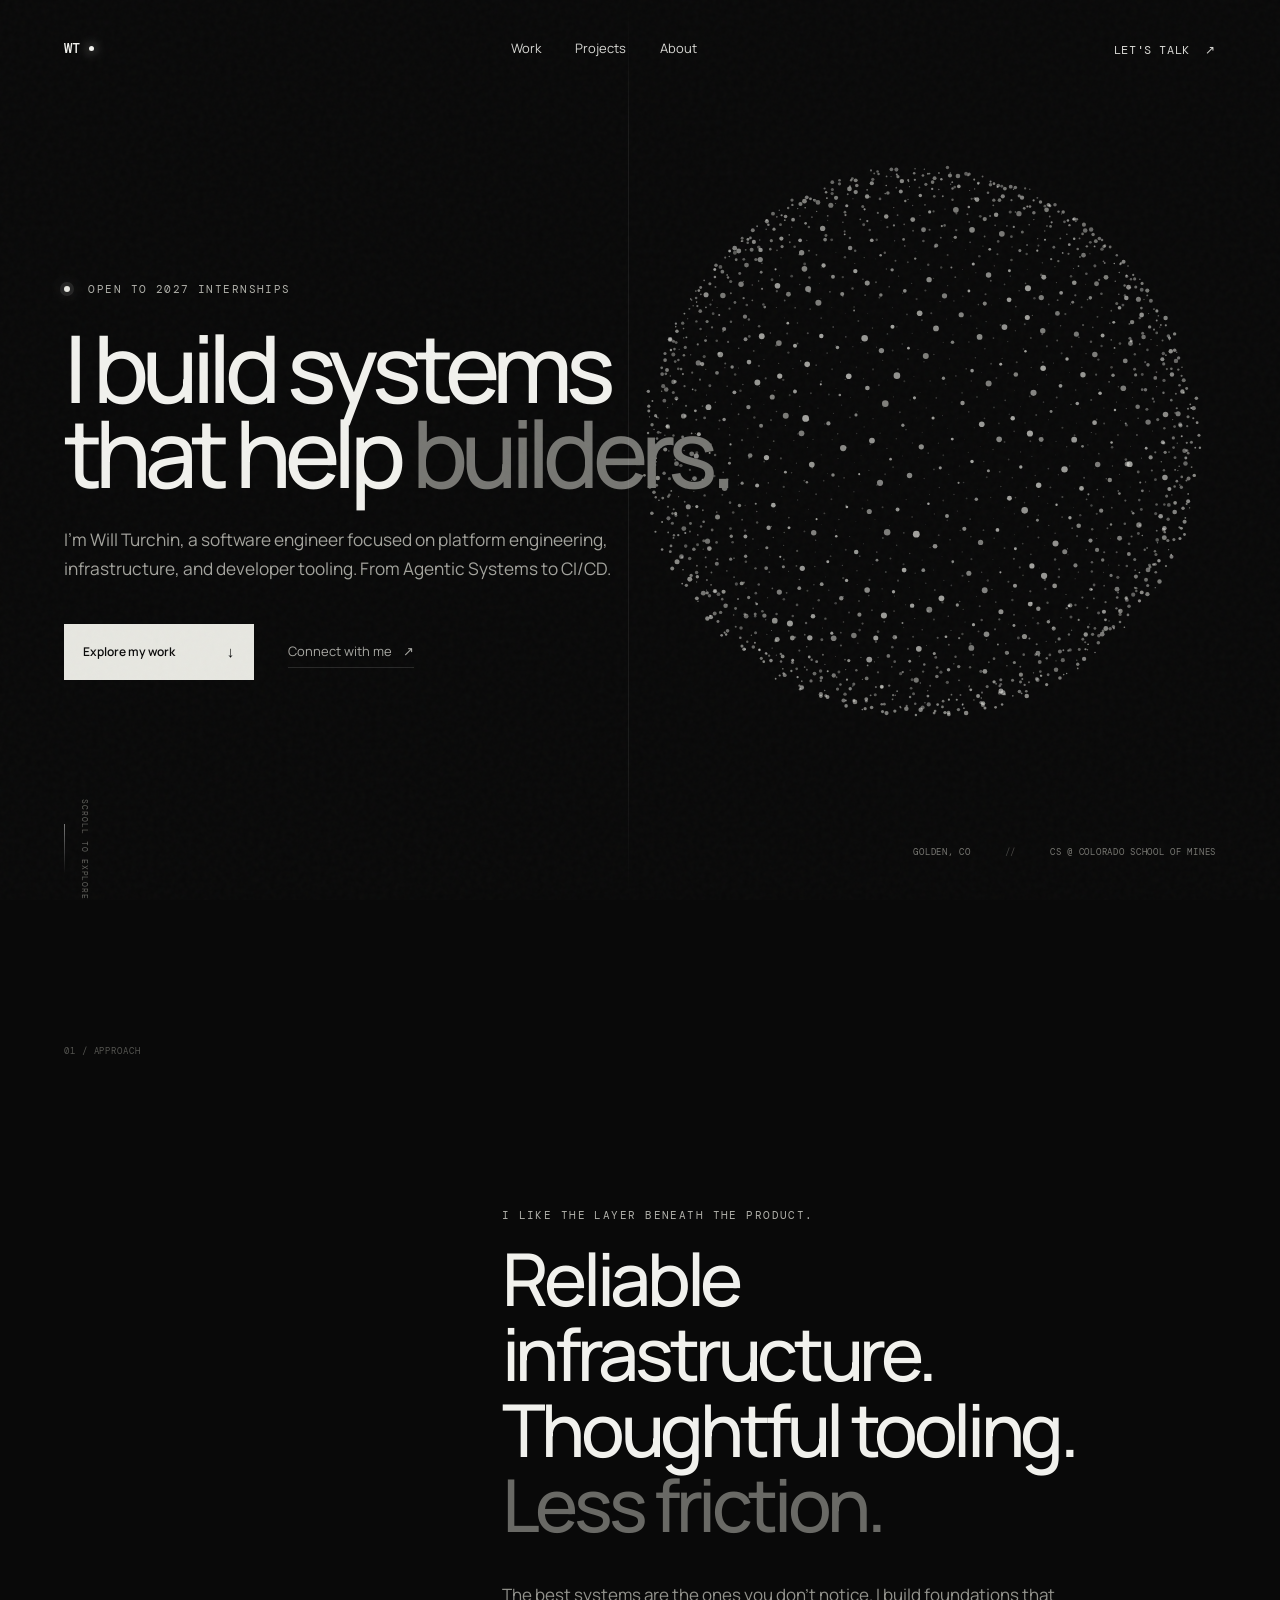
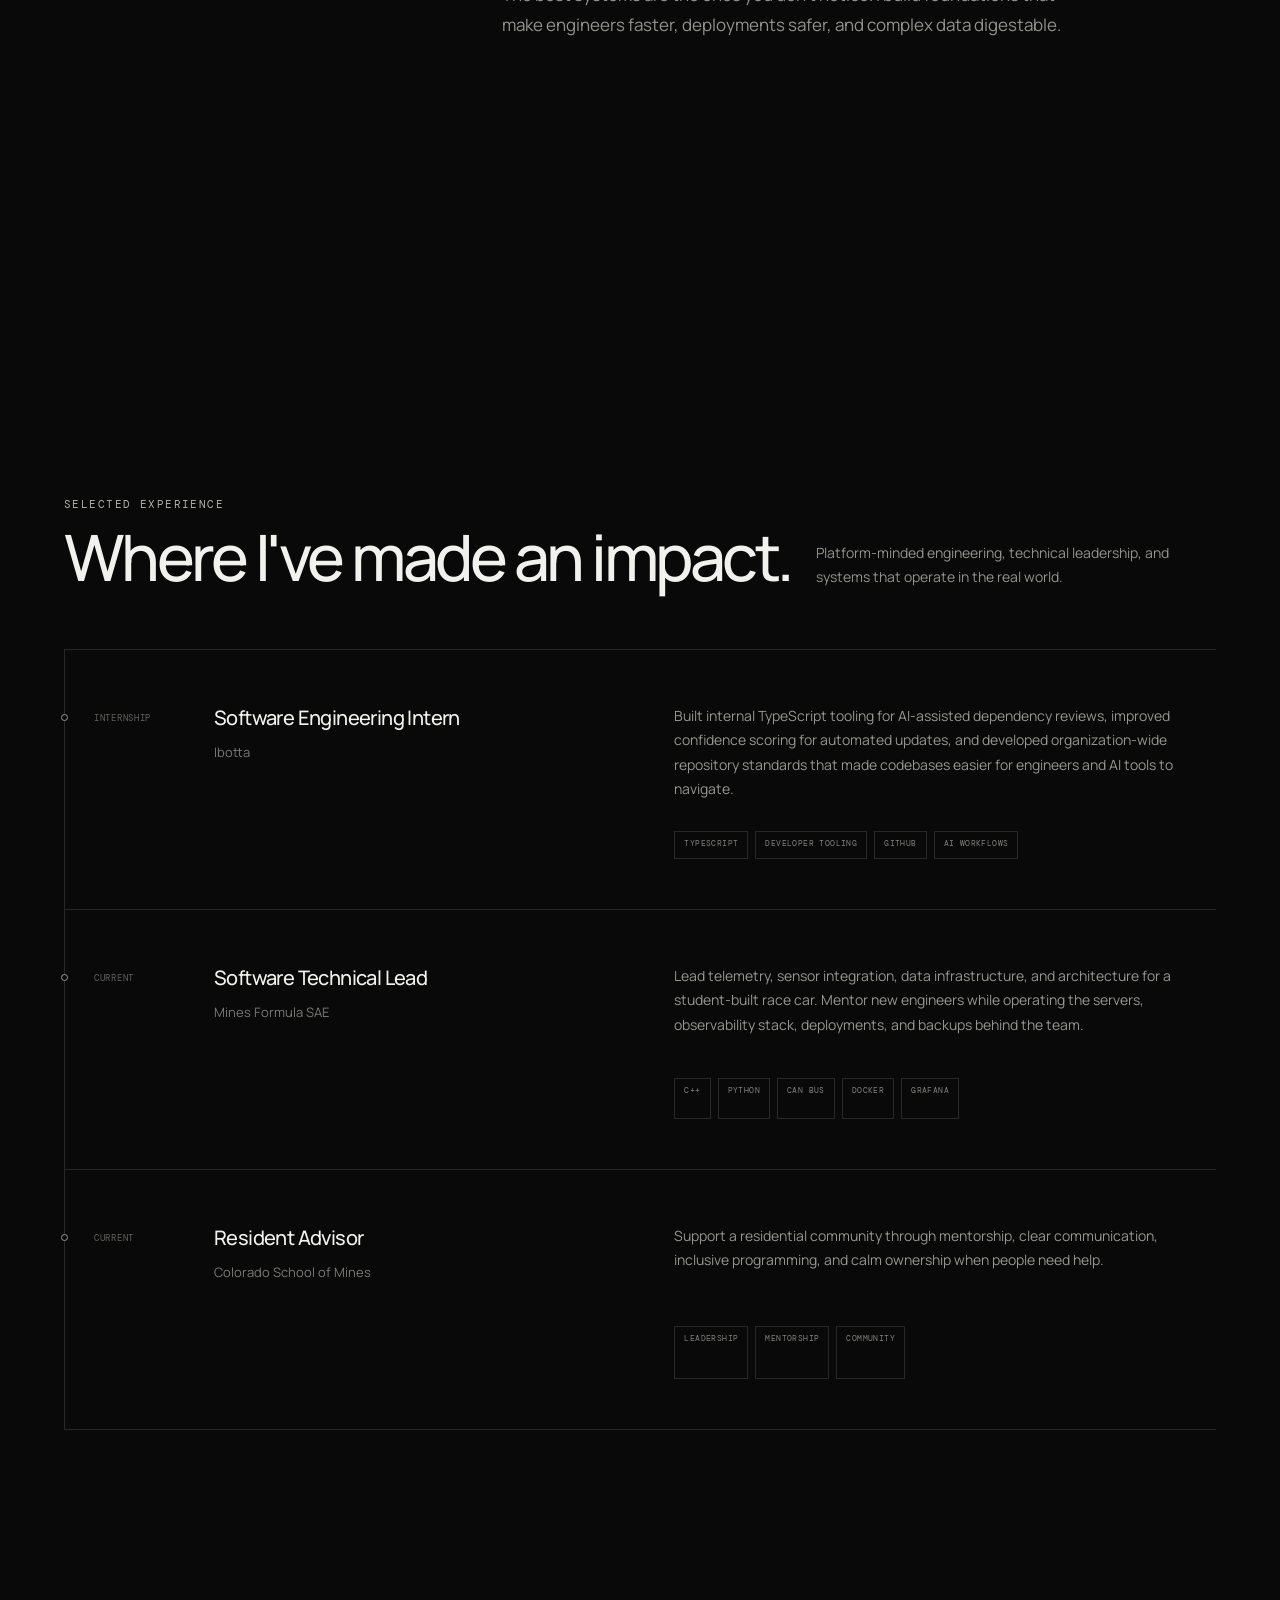
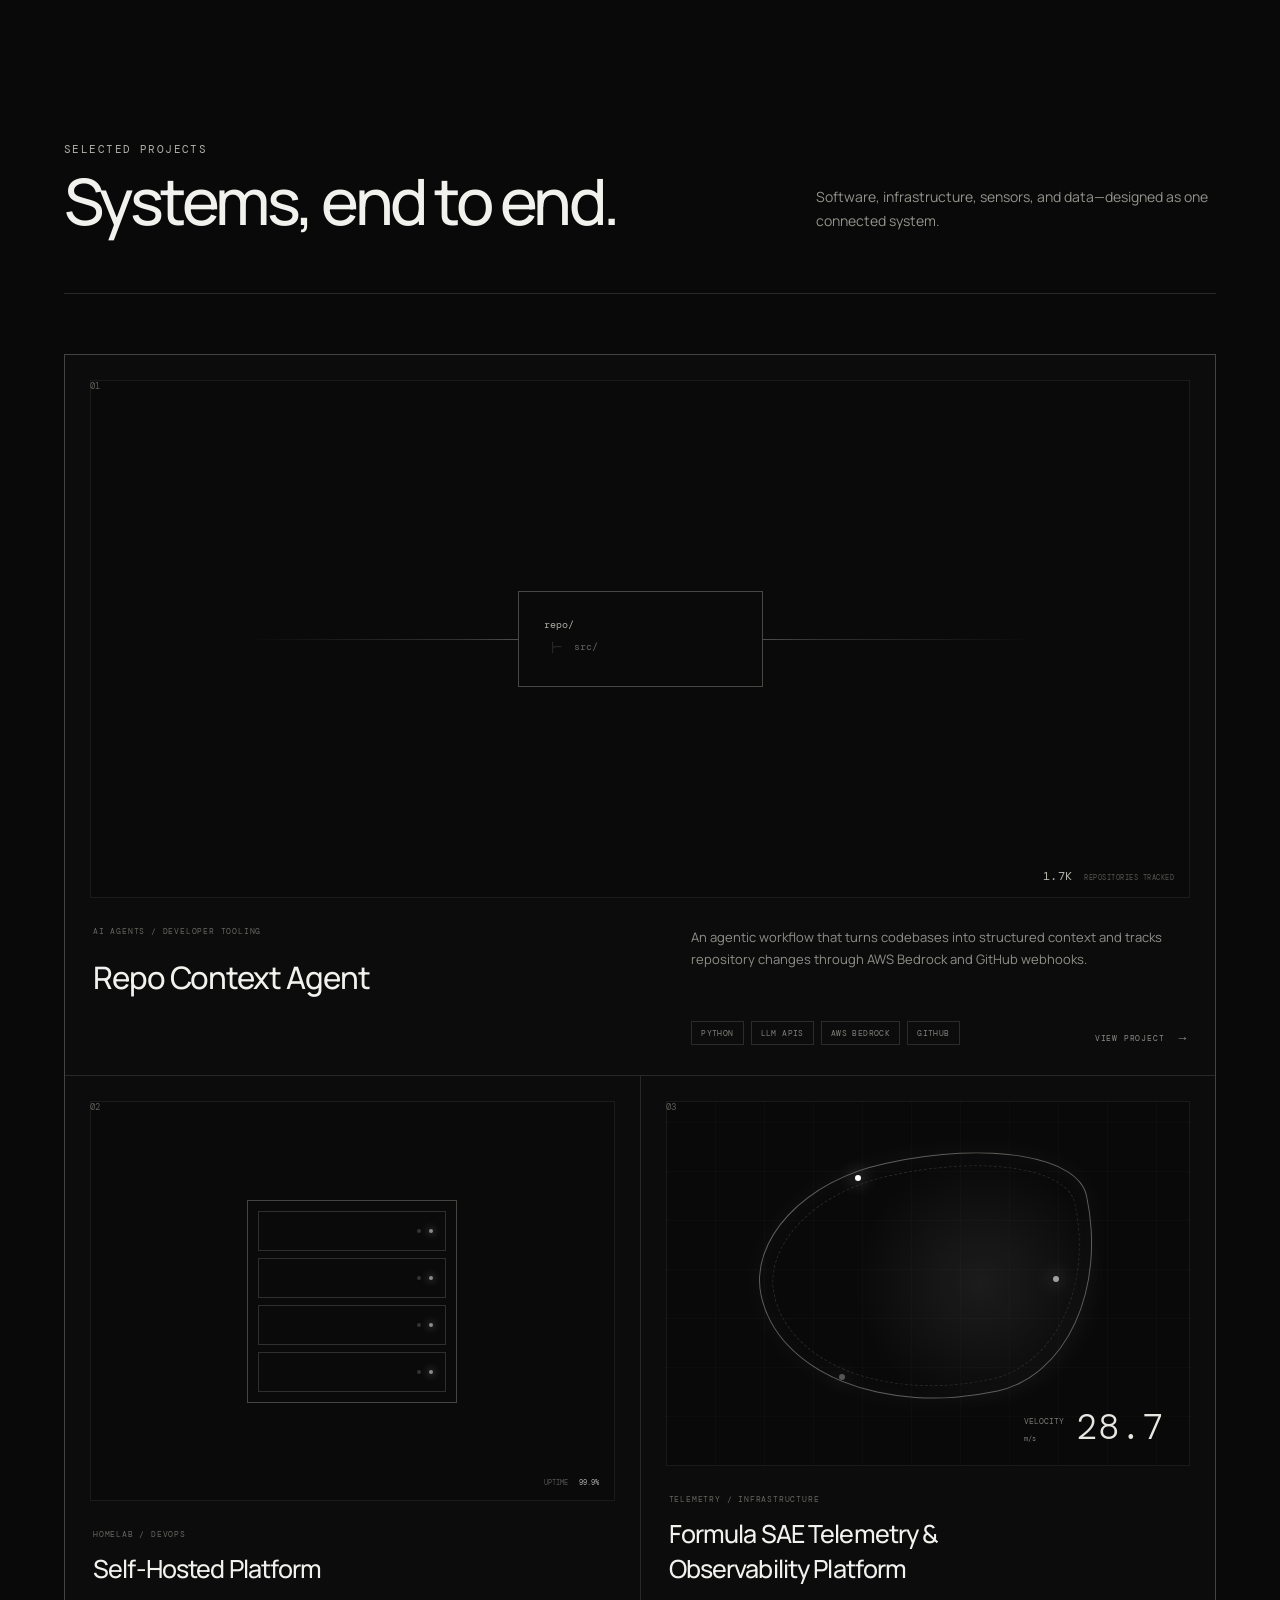
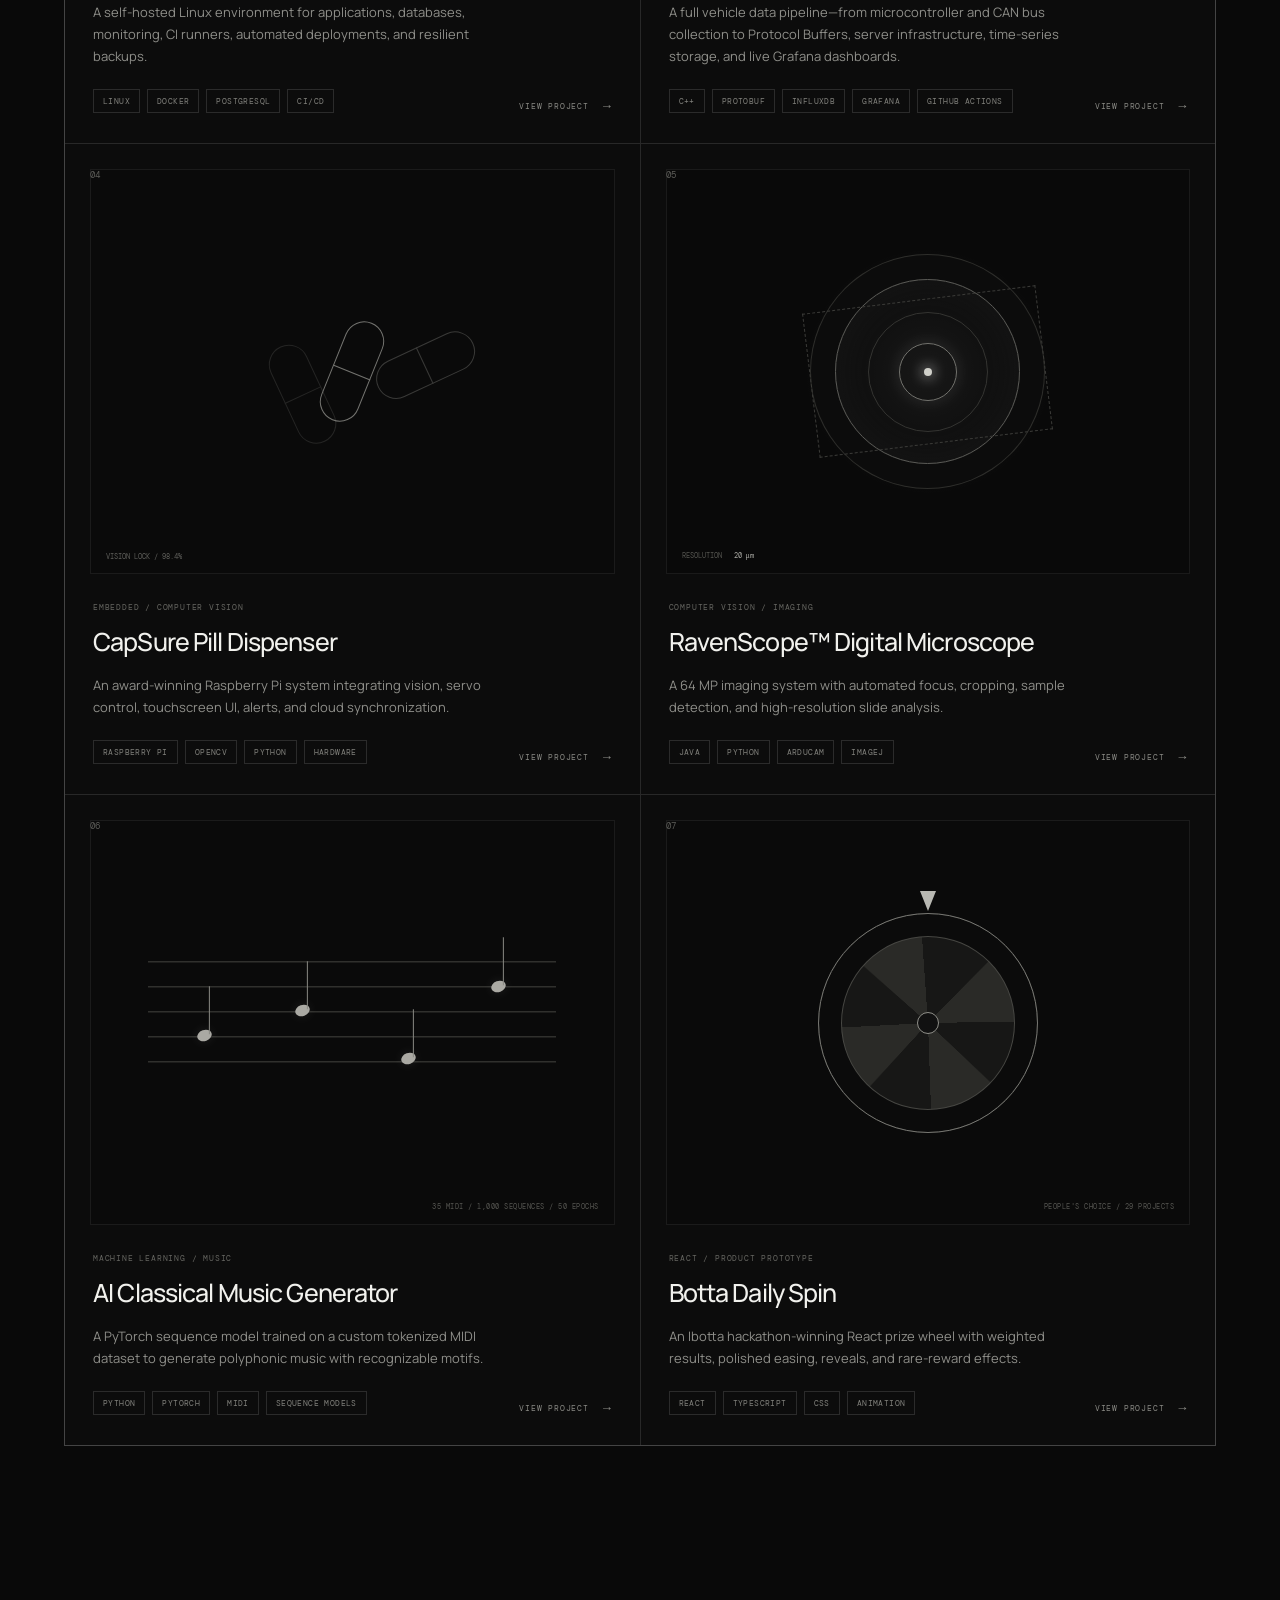
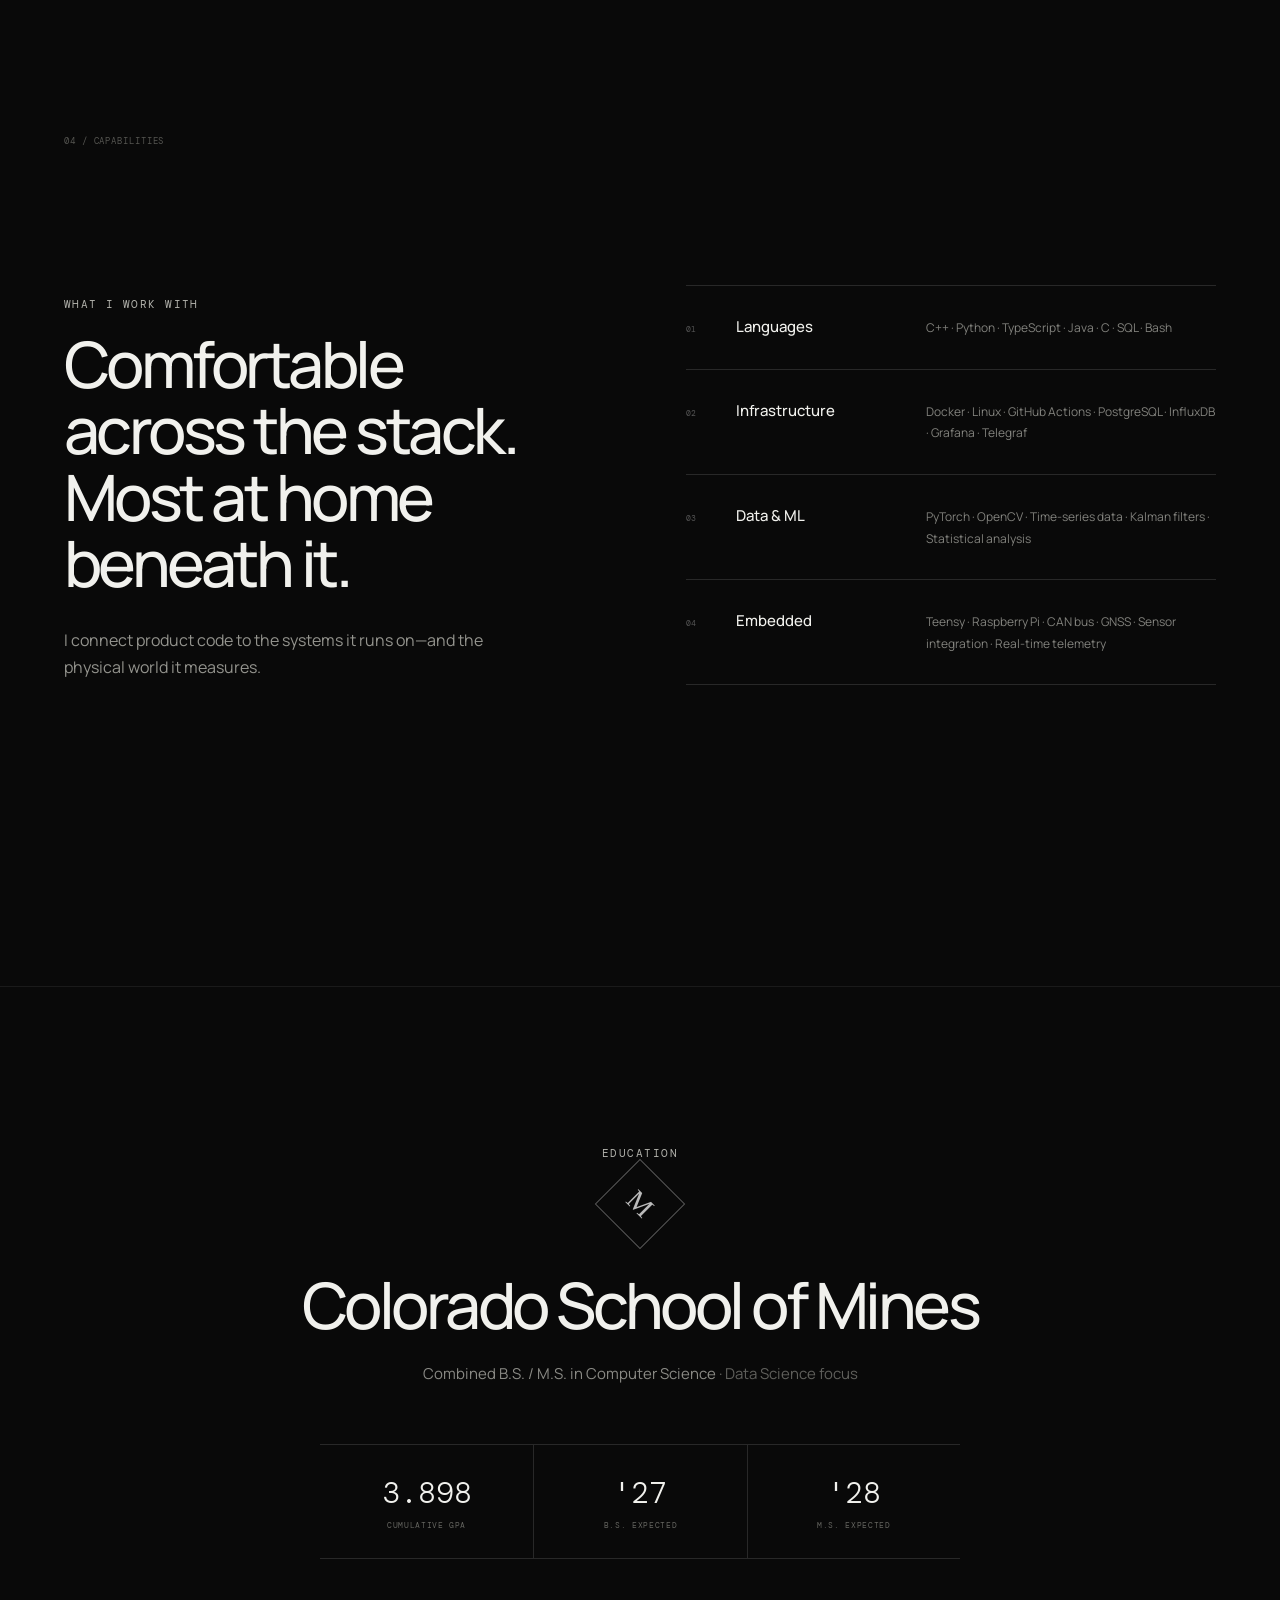
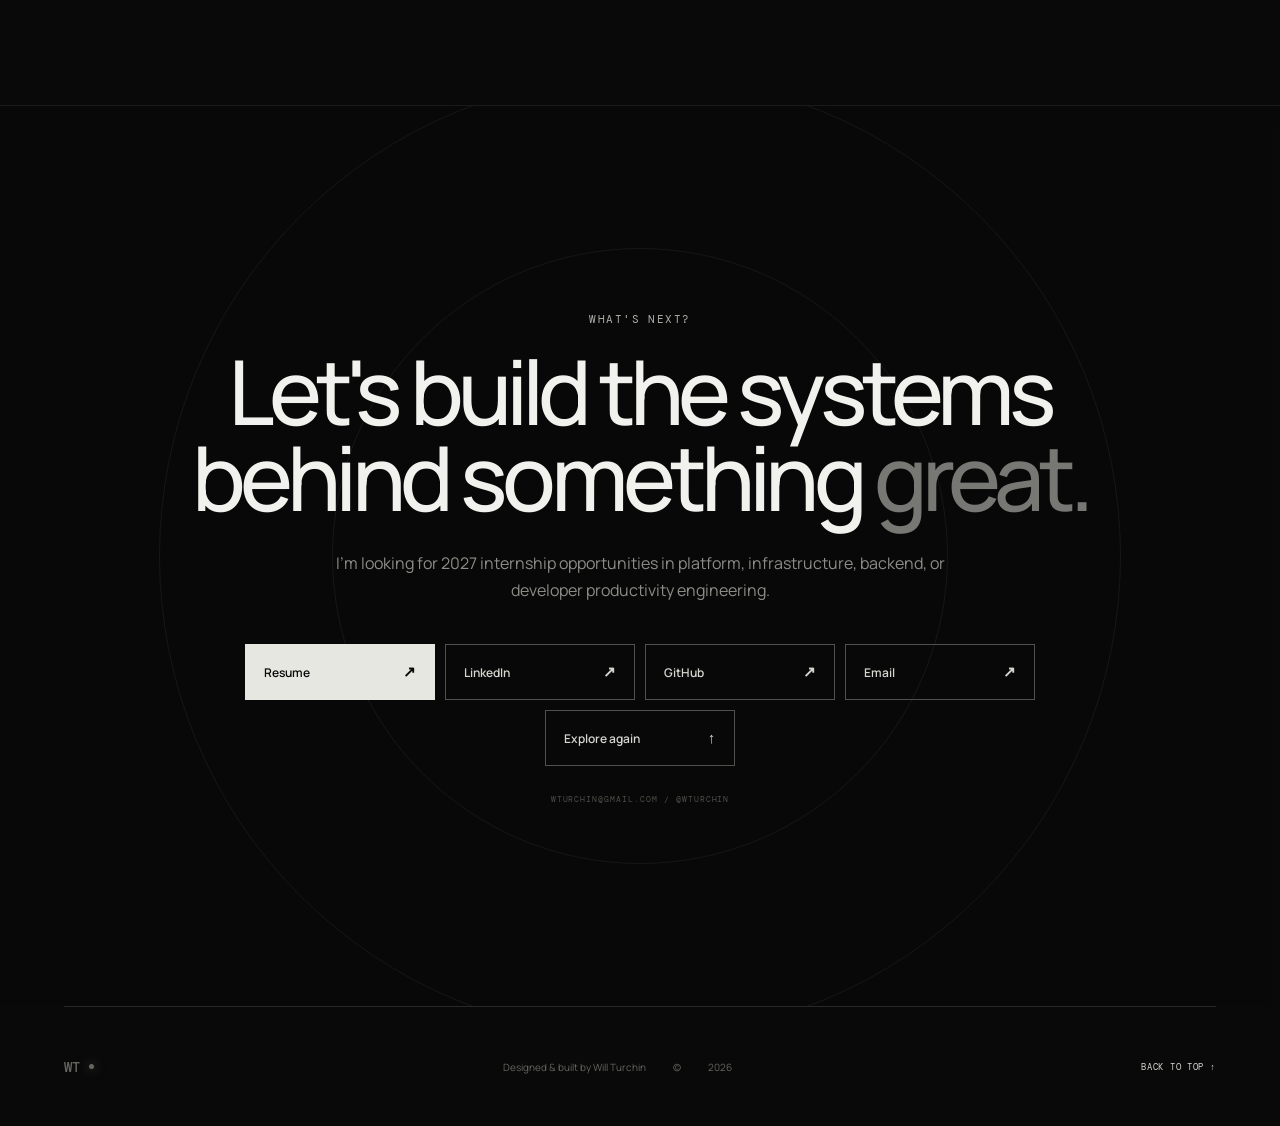
==== index.html @ d0662fb7 "feat: deleted assets feat: added email, linkedin, resume for connections" ====
<!doctype html>
<html lang="en">
  <head>
    <meta charset="UTF-8" />
    <meta name="viewport" content="width=device-width, initial-scale=1.0" />
    <meta
      name="description"
      content="Will Turchin is a computer science student and software engineer focused on platform engineering, infrastructure, telemetry, and developer tooling."
    />
    <meta name="theme-color" content="#090909" />
    <title>Will Turchin — Platform & Infrastructure Engineer</title>
    <link rel="preconnect" href="https://fonts.googleapis.com" />
    <link rel="preconnect" href="https://fonts.gstatic.com" crossorigin />
    <link
      href="https://fonts.googleapis.com/css2?family=DM+Mono:wght@300;400;500&family=Manrope:wght@400;500;600;700&display=swap"
      rel="stylesheet"
    />
    <link rel="stylesheet" href="styles.css" />
    <script src="script.js?v=20260726" defer></script>
  </head>
  <body>
    <canvas id="particle-field" aria-hidden="true"></canvas>
    <div class="noise" aria-hidden="true"></div>

    <header class="site-header">
      <a class="wordmark" href="#home" aria-label="Will Turchin, home">
        <span>WT</span><i></i>
      </a>
      <nav aria-label="Primary navigation">
        <a href="#work">Work</a>
        <a href="#projects">Projects</a>
        <a href="#about">About</a>
      </nav>
      <div class="header-cta-wrap">
        <button class="header-cta" type="button" aria-haspopup="true" aria-controls="contact-menu" aria-expanded="false">
          Let's talk <span aria-hidden="true">↗</span>
        </button>
        <div class="header-cta-menu" id="contact-menu" aria-label="Ways to connect">
          <a href="assets/will-turchin-resume.pdf" target="_blank" rel="noreferrer">Resume <span>↗</span></a>
          <a href="https://www.linkedin.com/in/william-turchin/" target="_blank" rel="noreferrer">LinkedIn <span>↗</span></a>
          <a href="https://github.com/will-turchin" target="_blank" rel="noreferrer">GitHub <span>↗</span></a>
          <a href="mailto:wturchin@gmail.com">Email <span>↗</span></a>
        </div>
      </div>
    </header>

    <main>
      <section class="hero scene" id="home" data-shape="orb">
        <div class="hero-copy reveal">
          <p class="eyebrow"><span class="status-dot"></span> Open to 2027 internships</p>
          <h1>I build systems<br />that help <em>builders.</em></h1>
          <p class="hero-intro">
            I'm Will Turchin, a software engineer focused on platform engineering,
            infrastructure, and developer tooling.
            From Agentic Systems to CI/CD.
          </p>
          <div class="hero-actions">
            <a class="button button-primary" href="#projects">Explore my work <span>↓</span></a>
            <a class="text-link" href="#contact">Connect with me <span>↗</span></a>
          </div>
        </div>
        <div class="scroll-cue" aria-hidden="true"><span>Scroll to explore</span><i></i></div>
        <div class="hero-meta mono" aria-label="Location and education">
          <span>Golden, CO</span>
          <span>CS @ Colorado School of Mines</span>
        </div>
      </section>

      <section class="statement scene" data-shape="network">
        <div class="section-index mono">01 / APPROACH</div>
        <div class="statement-copy reveal">
          <p class="kicker">I like the layer beneath the product.</p>
          <h2>Reliable infrastructure.<br />Thoughtful tooling.<br /><span>Less friction.</span></h2>
          <p>
            The best systems are the ones you don't notice. I build foundations that make
            engineers faster, deployments safer, and complex data digestable.
          </p>
        </div>
      </section>

      <section class="experience scene" id="work" data-shape="marginRibbon">
        <div class="section-heading reveal">
          <div>
            <p class="eyebrow">Selected experience</p>
            <h2>Where I've made an impact.</h2>
          </div>
          <p>Platform-minded engineering, technical leadership, and systems that operate in the real world.</p>
        </div>

        <div class="timeline reveal">
          <article class="timeline-item">
            <div class="timeline-marker"><span></span></div>
            <div class="timeline-date mono">INTERNSHIP</div>
            <div class="timeline-content">
              <div class="role-line">
                <h3>Software Engineering Intern</h3>
                <span>Ibotta</span>
              </div>
              <p>
                Built internal TypeScript tooling for AI-assisted dependency reviews, improved
                confidence scoring for automated updates, and developed organization-wide
                repository standards that made codebases easier for engineers and AI tools to navigate.
              </p>
              <ul class="tags" aria-label="Skills used">
                <li>TypeScript</li><li>Developer tooling</li><li>GitHub</li><li>AI workflows</li>
              </ul>
            </div>
          </article>

          <article class="timeline-item">
            <div class="timeline-marker"><span></span></div>
            <div class="timeline-date mono">CURRENT</div>
            <div class="timeline-content">
              <div class="role-line">
                <h3>Software Technical Lead</h3>
                <span>Mines Formula SAE</span>
              </div>
              <p>
                Lead telemetry, sensor integration, data infrastructure, and architecture for a
                student-built race car. Mentor new engineers while operating the servers,
                observability stack, deployments, and backups behind the team.
              </p>
              <ul class="tags" aria-label="Skills used">
                <li>C++</li><li>Python</li><li>CAN bus</li><li>Docker</li><li>Grafana</li>
              </ul>
            </div>
          </article>

          <article class="timeline-item">
            <div class="timeline-marker"><span></span></div>
            <div class="timeline-date mono">CURRENT</div>
            <div class="timeline-content">
              <div class="role-line">
                <h3>Resident Advisor</h3>
                <span>Colorado School of Mines</span>
              </div>
              <p>
                Support a residential community through mentorship, clear communication,
                inclusive programming, and calm ownership when people need help.
              </p>
              <ul class="tags" aria-label="Skills used">
                <li>Leadership</li><li>Mentorship</li><li>Community</li>
              </ul>
            </div>
          </article>
        </div>
      </section>

      <section class="projects scene" id="projects" data-shape="marginCar">
        <div class="section-heading reveal">
          <div>
            <p class="eyebrow">Selected projects</p>
            <h2>Systems, end to end.</h2>
          </div>
          <p>Software, infrastructure, sensors, and data—designed as one connected system.</p>
        </div>

        <div class="project-grid">
          <article class="project-card reveal" data-project="formula-sae-telemetry">
            <button class="project-card-trigger" type="button" aria-label="Open Formula SAE Telemetry and Observability Platform project details"></button>
            <div class="project-number mono">03</div>
            <div class="project-visual telemetry-visual" aria-hidden="true">
              <div class="track-line"></div>
              <div class="data-pulse p1"></div><div class="data-pulse p2"></div><div class="data-pulse p3"></div>
              <div class="telemetry-readout mono"><span>VELOCITY</span><b>28.7</b><small>m/s</small></div>
            </div>
            <div class="project-info">
              <p class="project-type mono">TELEMETRY / INFRASTRUCTURE</p>
              <h3>Formula SAE Telemetry &amp; Observability Platform</h3>
              <p>
                A full vehicle data pipeline—from microcontroller and CAN bus collection to
                Protocol Buffers, server infrastructure, time-series storage, and live Grafana dashboards.
              </p>
              <ul class="tags"><li>C++</li><li>Protobuf</li><li>InfluxDB</li><li>Grafana</li><li>GitHub Actions</li></ul>
              <span class="project-open-label mono" aria-hidden="true">View project <i>→</i></span>
            </div>
          </article>

          <article class="project-card reveal" data-project="capsure-pill-dispenser">
            <button class="project-card-trigger" type="button" aria-label="Open CapSure Pill Dispenser project details"></button>
            <div class="project-number mono">04</div>
            <div class="project-visual capsure-visual" aria-hidden="true">
              <div class="capsule c1"></div><div class="capsule c2"></div><div class="capsule c3"></div>
              <div class="scan-line"></div><span class="scan-label mono">VISION LOCK / 98.4%</span>
            </div>
            <div class="project-info">
              <p class="project-type mono">EMBEDDED / COMPUTER VISION</p>
              <h3>CapSure Pill Dispenser</h3>
              <p>An award-winning Raspberry Pi system integrating vision, servo control, touchscreen UI, alerts, and cloud synchronization.</p>
              <ul class="tags"><li>Raspberry Pi</li><li>OpenCV</li><li>Python</li><li>Hardware</li></ul>
              <span class="project-open-label mono" aria-hidden="true">View project <i>→</i></span>
            </div>
          </article>

          <article class="project-card reveal" data-project="self-hosted-platform">
            <button class="project-card-trigger" type="button" aria-label="Open Self-Hosted Platform project details"></button>
            <div class="project-number mono">02</div>
            <div class="project-visual server-visual" aria-hidden="true">
              <div class="rack"><i></i><i></i><i></i><i></i></div>
              <div class="uptime mono">UPTIME <b>99.9%</b></div>
            </div>
            <div class="project-info">
              <p class="project-type mono">HOMELAB / DEVOPS</p>
              <h3>Self-Hosted Platform</h3>
              <p>A self-hosted Linux environment for applications, databases, monitoring, CI runners, automated deployments, and resilient backups.</p>
              <ul class="tags"><li>Linux</li><li>Docker</li><li>PostgreSQL</li><li>CI/CD</li></ul>
              <span class="project-open-label mono" aria-hidden="true">View project <i>→</i></span>
            </div>
          </article>

          <article class="project-card featured reveal" data-project="repo-context-agent">
            <button class="project-card-trigger" type="button" aria-label="Open Repo Context Agent project details"></button>
            <div class="project-number mono">01</div>
            <div class="project-visual agent-visual" aria-hidden="true">
              <div class="repo-tree mono"><span>repo/</span><i class="repo-src">src/</i><i class="tree-detail">context/</i><i class="tree-detail">agents.md</i></div>
              <div class="agent-link"></div>
              <span class="agent-stat mono"><b>1.7K</b> repositories tracked</span>
            </div>
            <div class="project-info">
              <p class="project-type mono">AI AGENTS / DEVELOPER TOOLING</p>
              <h3>Repo Context Agent</h3>
              <p>An agentic workflow that turns codebases into structured context and tracks repository changes through AWS Bedrock and GitHub webhooks.</p>
              <ul class="tags"><li>Python</li><li>LLM APIs</li><li>AWS Bedrock</li><li>GitHub</li></ul>
              <span class="project-open-label mono" aria-hidden="true">View project <i>→</i></span>
            </div>
          </article>

          <article class="project-card reveal" data-project="ravenscope-digital-microscope">
            <button class="project-card-trigger" type="button" aria-label="Open RavenScope digital microscope project details"></button>
            <div class="project-number mono">05</div>
            <div class="project-visual microscope-visual" aria-hidden="true">
              <div class="lens"><i></i></div>
              <div class="sample-region"></div>
              <div class="sample-feature"><i></i><i></i><i></i></div>
              <span class="microscope-readout mono">RESOLUTION <b>20 μm</b></span>
            </div>
            <div class="project-info">
              <p class="project-type mono">COMPUTER VISION / IMAGING</p>
              <h3>RavenScope™ Digital Microscope</h3>
              <p>A 64 MP imaging system with automated focus, cropping, sample detection, and high-resolution slide analysis.</p>
              <ul class="tags"><li>Java</li><li>Python</li><li>Arducam</li><li>ImageJ</li></ul>
              <span class="project-open-label mono" aria-hidden="true">View project <i>→</i></span>
            </div>
          </article>

          <article class="project-card reveal" data-project="botta-daily-spin">
            <button class="project-card-trigger" type="button" aria-label="Open Botta Daily Spin project details"></button>
            <div class="project-number mono">07</div>
            <div class="project-visual spin-visual" aria-hidden="true">
              <div class="wheel-pointer"></div>
              <div class="prize-wheel"></div>
              <span class="winner-label mono">PEOPLE'S CHOICE / 29 PROJECTS</span>
            </div>
            <div class="project-info">
              <p class="project-type mono">REACT / PRODUCT PROTOTYPE</p>
              <h3>Botta Daily Spin</h3>
              <p>An Ibotta hackathon-winning React prize wheel with weighted results, polished easing, reveals, and rare-reward effects.</p>
              <ul class="tags"><li>React</li><li>TypeScript</li><li>CSS</li><li>Animation</li></ul>
              <span class="project-open-label mono" aria-hidden="true">View project <i>→</i></span>
            </div>
          </article>

          <article class="project-card reveal" data-project="ai-classical-music-generator">
            <button class="project-card-trigger" type="button" aria-label="Open AI Classical Music Generator project details"></button>
            <div class="project-number mono">06</div>
            <div class="project-visual music-visual" aria-hidden="true">
              <div class="music-staff">
                <i class="note n1"></i><i class="note n2"></i><i class="note n3"></i><i class="note n4"></i>
              </div>
              <span class="music-stat mono">35 MIDI / 1,000 SEQUENCES / 50 EPOCHS</span>
            </div>
            <div class="project-info">
              <p class="project-type mono">MACHINE LEARNING / MUSIC</p>
              <h3>AI Classical Music Generator</h3>
              <p>A PyTorch sequence model trained on a custom tokenized MIDI dataset to generate polyphonic music with recognizable motifs.</p>
              <ul class="tags"><li>Python</li><li>PyTorch</li><li>MIDI</li><li>Sequence models</li></ul>
              <span class="project-open-label mono" aria-hidden="true">View project <i>→</i></span>
            </div>
          </article>

        </div>
      </section>

      <section class="capabilities scene" id="about" data-shape="marginStack">
        <div class="section-index mono">04 / CAPABILITIES</div>
        <div class="capabilities-layout">
          <div class="capabilities-intro reveal">
            <p class="eyebrow">What I work with</p>
            <h2>Comfortable across the stack. Most at home beneath it.</h2>
            <p>
              I connect product code to the systems it runs on—and the physical world it measures.
            </p>
          </div>
          <div class="skill-groups reveal">
            <div class="skill-group">
              <span class="mono">01</span><h3>Languages</h3>
              <p>C++ · Python · TypeScript · Java · C · SQL · Bash</p>
            </div>
            <div class="skill-group">
              <span class="mono">02</span><h3>Infrastructure</h3>
              <p>Docker · Linux · GitHub Actions · PostgreSQL · InfluxDB · Grafana · Telegraf</p>
            </div>
            <div class="skill-group">
              <span class="mono">03</span><h3>Data & ML</h3>
              <p>PyTorch · OpenCV · Time-series data · Kalman filters · Statistical analysis</p>
            </div>
            <div class="skill-group">
              <span class="mono">04</span><h3>Embedded</h3>
              <p>Teensy · Raspberry Pi · CAN bus · GNSS · Sensor integration · Real-time telemetry</p>
            </div>
          </div>
        </div>
      </section>

      <section class="education scene" data-shape="terrain">
        <div class="education-card reveal">
          <p class="eyebrow">Education</p>
          <div class="school-mark" aria-hidden="true">M</div>
          <h2>Colorado School of Mines</h2>
          <p class="degree">Combined B.S. / M.S. in Computer Science <span>· Data Science focus</span></p>
          <div class="education-stats">
            <div><strong>3.898</strong><span>Cumulative GPA</span></div>
            <div><strong>'27</strong><span>B.S. expected</span></div>
            <div><strong>'28</strong><span>M.S. expected</span></div>
          </div>
        </div>
      </section>

      <section class="contact scene" id="contact" data-shape="signal">
        <div class="contact-inner reveal">
          <p class="eyebrow">What's next?</p>
          <h2>Let's build the systems<br />behind something <em>great.</em></h2>
          <p>
            I'm looking for 2027 internship opportunities in platform, infrastructure,
            backend, or developer productivity engineering.
          </p>
          <div class="contact-actions">
            <a class="button button-light" href="assets/will-turchin-resume.pdf" target="_blank" rel="noreferrer">Resume <span>↗</span></a>
            <a class="button button-outline" href="https://www.linkedin.com/in/william-turchin/" target="_blank" rel="noreferrer">LinkedIn <span>↗</span></a>
            <a class="button button-outline" href="https://github.com/will-turchin" target="_blank" rel="noreferrer">GitHub <span>↗</span></a>
            <a class="button button-outline" href="mailto:wturchin@gmail.com">Email <span>↗</span></a>
            <a class="button button-outline" href="#home">Explore again <span>↑</span></a>
          </div>
          <p class="privacy-note mono">WTURCHIN@GMAIL.COM / @WTURCHIN</p>
        </div>
      </section>
    </main>

    <footer>
      <a class="wordmark" href="#home" aria-label="Back to top"><span>WT</span><i></i></a>
      <p>Designed & built by Will Turchin <span>© <span id="year"></span></span></p>
      <a href="#home" class="back-top">Back to top ↑</a>
    </footer>

    <section
      class="project-panel"
      id="project-panel"
      role="dialog"
      aria-modal="true"
      aria-labelledby="project-detail-title"
      aria-hidden="true"
    >
      <header class="project-panel-header">
        <button class="project-back mono" type="button" data-project-close>
          <span aria-hidden="true">←</span>
          Back to projects
        </button>
        <div class="project-panel-position mono">
          <span data-project-number>01</span>
          <i></i>
          <span>07</span>
        </div>
      </header>

      <div class="project-detail-layout">
        <article class="project-detail-copy">
          <p class="project-detail-type mono" data-project-type></p>
          <h2 id="project-detail-title" data-project-title></h2>
          <p class="project-detail-lead" data-project-lead></p>

          <div class="project-detail-section">
            <p class="project-detail-label mono">The system</p>
            <p data-project-system></p>
          </div>

          <div class="project-detail-section">
            <p class="project-detail-label mono">At a glance</p>
            <ul class="project-detail-points" data-project-points></ul>
          </div>

          <ul class="tags project-detail-tags" data-project-tags aria-label="Technologies used"></ul>
        </article>
      </div>
    </section>
  </body>
</html>
---- styles.css ----
:root {
  --bg: #090909;
  --panel: #101010;
  --ink: #f1f1ed;
  --muted: #93938d;
  --dim: #5d5d59;
  --line: rgba(255, 255, 255, 0.13);
  --soft-line: rgba(255, 255, 255, 0.07);
  --page: min(1400px, calc(100vw - 10vw));
  --sans: "Manrope", system-ui, sans-serif;
  --mono: "DM Mono", monospace;
}

* { box-sizing: border-box; }
html { scroll-behavior: smooth; background: var(--bg); }
body { margin: 0; color: var(--ink); background: var(--bg); font-family: var(--sans); -webkit-font-smoothing: antialiased; overflow-x: hidden; }
a { color: inherit; text-decoration: none; }
button, a { -webkit-tap-highlight-color: transparent; }
::selection { color: #090909; background: #e8e8e2; }

#particle-field { position: fixed; inset: 0; width: 100%; height: 100%; z-index: 0; pointer-events: none; opacity: .96; }
.noise { position: fixed; inset: 0; z-index: 20; pointer-events: none; opacity: .035; background-image: url("data:image/svg+xml,%3Csvg viewBox='0 0 180 180' xmlns='http://www.w3.org/2000/svg'%3E%3Cfilter id='n'%3E%3CfeTurbulence type='fractalNoise' baseFrequency='.9' numOctaves='3' stitchTiles='stitch'/%3E%3C/filter%3E%3Crect width='100%25' height='100%25' filter='url(%23n)' opacity='.8'/%3E%3C/svg%3E"); }

.site-header { width: var(--page); height: 96px; margin: auto; display: flex; align-items: center; justify-content: space-between; position: fixed; z-index: 30; top: 0; left: 50%; transform: translateX(-50%); }
.wordmark { display: flex; align-items: center; gap: 10px; font-family: var(--mono); font-size: 14px; font-weight: 500; letter-spacing: -.03em; }
.wordmark i { width: 5px; height: 5px; border-radius: 50%; background: currentColor; box-shadow: 0 0 12px currentColor; }
.site-header nav { display: flex; gap: 34px; font-size: 13px; }
.site-header nav a, .header-cta, .back-top { position: relative; color: #d6d6d2; transition: color .25s; }
.site-header nav a::after { content: ""; position: absolute; left: 0; right: 100%; bottom: -5px; height: 1px; background: currentColor; transition: right .3s; }
.site-header nav a:hover::after { right: 0; }
.header-cta-wrap { position: relative; }
.header-cta-wrap::after {
  content: "";
  position: absolute;
  top: 100%;
  left: 50%;
  width: 190px;
  height: 16px;
  transform: translateX(-50%);
}
.header-cta { font-family: var(--mono); font-size: 12px; letter-spacing: .05em; text-transform: uppercase; }
.header-cta { padding: 0; border: 0; background: transparent; cursor: pointer; }
.header-cta span { display: inline-block; margin-left: 8px; transition: transform .2s; }
.header-cta:hover span, .header-cta[aria-expanded="true"] span { transform: translate(3px, -3px); }
.header-cta-menu {
  position: absolute;
  top: calc(100% + 16px);
  left: 50%;
  z-index: 31;
  width: 190px;
  padding: 8px;
  border: 1px solid rgba(255,255,255,.18);
  background: #101010;
  box-shadow: 0 14px 35px rgba(0,0,0,.3);
  display: flex;
  flex-direction: column;
  opacity: 0;
  visibility: hidden;
  pointer-events: none;
  transform: translate(-50%, -8px);
  transform-origin: top center;
  transition: opacity .2s ease, transform .28s cubic-bezier(.22,.61,.36,1), visibility 0s linear .28s;
}
.header-cta-menu a {
  display: flex;
  align-items: center;
  justify-content: space-between;
  padding: 11px 10px;
  color: #b9b9b3;
  font-family: var(--mono);
  font-size: 10px;
  letter-spacing: .06em;
  text-transform: uppercase;
  transition: color .2s, background .2s, transform .2s;
}
.header-cta-menu a span { color: #70706b; transition: transform .2s, color .2s; }
.header-cta-menu a:hover, .header-cta-menu a:focus-visible { color: #090909; background: #e7e7e1; outline: none; }
.header-cta-menu a:hover span, .header-cta-menu a:focus-visible span { color: #090909; transform: translate(2px, -2px); }
.header-cta-wrap.is-open .header-cta-menu {
  opacity: 1;
  visibility: visible;
  pointer-events: auto;
  transform: translate(-50%, 0);
  transition-delay: 0s;
}
@media (prefers-reduced-motion: reduce) {
  .header-cta-menu { transition: none; }
}

main, footer { position: relative; z-index: 2; }
.scene { position: relative; width: var(--page); margin: auto; min-height: 100vh; }
.mono { font-family: var(--mono); }
.eyebrow, .kicker { font-family: var(--mono); font-size: 11px; line-height: 1.5; letter-spacing: .13em; text-transform: uppercase; color: #b1b1ab; }
.status-dot { display: inline-block; width: 6px; height: 6px; margin: 0 10px 1px 0; border-radius: 50%; background: #e7e7e1; box-shadow: 0 0 0 4px rgba(255,255,255,.09), 0 0 16px rgba(255,255,255,.45); animation: breathe 2.2s ease-in-out infinite; }
@keyframes breathe { 50% { opacity: .45; box-shadow: 0 0 0 7px rgba(255,255,255,.03); } }

.hero { display: flex; align-items: center; }
.hero::before { content: ""; position: absolute; top: 0; bottom: 0; left: 49%; width: 1px; background: linear-gradient(transparent, var(--soft-line) 15%, var(--soft-line) 85%, transparent); }
.hero-copy { width: 58%; padding-top: 50px; }
.hero h1 { margin: 27px 0 30px; max-width: 940px; font-size: clamp(64px, 7.3vw, 126px); line-height: .91; letter-spacing: -.07em; font-weight: 500; }
.hero h1 em, .contact h2 em { color: #777773; font-style: normal; }
.hero-intro { max-width: 590px; margin: 0; color: #a3a39d; font-size: clamp(16px, 1.35vw, 20px); line-height: 1.7; }
.hero-actions { display: flex; align-items: center; gap: 34px; margin-top: 40px; }
.button { display: inline-flex; align-items: center; justify-content: space-between; gap: 35px; min-width: 190px; padding: 17px 18px; border: 1px solid transparent; font-size: 12px; font-weight: 600; transition: background .3s, color .3s, border-color .3s; }
.button span { font-family: var(--mono); font-size: 15px; transition: transform .2s; }
.button:hover span { transform: translate(2px, -2px); }
.button-primary { background: #e7e7e1; color: #0a0a0a; }
.button-primary:hover { background: #fff; }
.text-link { font-size: 13px; color: #a8a8a3; border-bottom: 1px solid var(--line); padding: 7px 0; }
.text-link span { margin-left: 8px; }
.hero-meta { position: absolute; bottom: 42px; right: 0; display: flex; gap: 34px; color: #777772; font-size: 9px; letter-spacing: .08em; text-transform: uppercase; }
.hero-meta span + span::before { content: "//"; margin-right: 34px; color: #454542; }
.scroll-cue { position: absolute; bottom: 0; left: 0; display: flex; flex-direction: column; align-items: center; gap: 15px; color: #60605c; font-family: var(--mono); font-size: 8px; letter-spacing: .12em; text-transform: uppercase; writing-mode: vertical-rl; }
.scroll-cue i { height: 50px; width: 1px; background: linear-gradient(#777, transparent); }

.reveal { opacity: 0; transform: translateY(28px); transition: opacity .8s cubic-bezier(.22,.61,.36,1), transform .8s cubic-bezier(.22,.61,.36,1); }
.reveal.visible { opacity: 1; transform: none; }
.section-index { position: absolute; left: 0; top: 14%; color: #555551; font-size: 9px; letter-spacing: .1em; }
.statement { min-height: 115vh; display: flex; align-items: center; justify-content: flex-end; }
.statement-copy { width: 62%; padding-right: 4%; }
.statement-copy h2 { margin: 18px 0 38px; font-size: clamp(48px, 5.7vw, 94px); font-weight: 500; line-height: 1.03; letter-spacing: -.06em; }
.statement-copy h2 span { color: #696965; }
.statement-copy > p:last-child { margin: 0; max-width: 580px; color: var(--muted); font-size: 17px; line-height: 1.75; }

.experience, .projects, .capabilities { padding: 150px 0; min-height: auto; }
.section-heading { display: flex; justify-content: space-between; align-items: end; padding-bottom: 60px; border-bottom: 1px solid var(--line); }
.section-heading h2 { margin: 12px 0 0; font-size: clamp(42px, 5vw, 76px); line-height: 1; letter-spacing: -.055em; font-weight: 500; }
.section-heading > p { max-width: 400px; margin: 0; color: var(--muted); font-size: 14px; line-height: 1.7; }
.timeline-item { display: grid; grid-template-columns: 30px 120px 1fr; min-height: 260px; border-bottom: 1px solid var(--line); }
.timeline-marker { border-left: 1px solid var(--line); position: relative; }
.timeline-marker span { position: absolute; top: 64px; left: -4px; width: 7px; height: 7px; border: 1px solid #999; border-radius: 50%; background: var(--bg); transition: background .3s, box-shadow .3s; }
.timeline-item:hover .timeline-marker span { background: #e5e5df; box-shadow: 0 0 15px rgba(255,255,255,.5); }
.timeline-date { padding-top: 62px; color: #62625e; font-size: 9px; letter-spacing: .08em; }
.timeline-content { padding: 54px 0 50px; display: grid; grid-template-columns: minmax(270px, .85fr) 1.2fr; column-gap: 6vw; }
.role-line h3 { margin: 0 0 9px; font-size: 20px; font-weight: 500; letter-spacing: -.03em; }
.role-line span { color: #797975; font-size: 13px; }
.timeline-content > p { grid-column: 2; grid-row: 1; margin: 0 0 25px; color: #969690; font-size: 14px; line-height: 1.75; }
.tags { list-style: none; padding: 0; margin: 0; display: flex; gap: 7px; flex-wrap: wrap; }
.timeline-content .tags { grid-column: 2; }
.tags li { border: 1px solid var(--line); padding: 6px 9px; color: #81817c; font-family: var(--mono); font-size: 8px; letter-spacing: .05em; text-transform: uppercase; }

.projects { width: 100%; padding-left: 5vw; padding-right: 5vw; background: transparent; }
.projects .section-heading { max-width: 1400px; margin: auto; }
.project-grid { max-width: 1400px; margin: 60px auto 0; display: grid; grid-template-columns: 1fr 1fr; gap: 1px; background: var(--line); border: 1px solid var(--line); }
.project-card[data-project="repo-context-agent"] { order: 1; }
.project-card[data-project="self-hosted-platform"] { order: 2; }
.project-card[data-project="formula-sae-telemetry"] { order: 3; }
.project-card[data-project="capsure-pill-dispenser"] { order: 4; }
.project-card[data-project="ravenscope-digital-microscope"] { order: 5; }
.project-card[data-project="ai-classical-music-generator"] { order: 6; }
.project-card[data-project="botta-daily-spin"] { order: 7; }
.project-card { min-height: 650px; padding: 25px; background: #0c0c0c; position: relative; display: flex; flex-direction: column; overflow: hidden; transition: background .35s; }
.project-card:hover { background: #111; }
.project-card-trigger { position: absolute; inset: 0; z-index: 5; width: 100%; border: 0; border-radius: 0; background: transparent; cursor: pointer; }
.project-card-trigger:focus { outline: 0; }
.project-card:has(.project-card-trigger:focus-visible) { outline: 1px solid #deded8; outline-offset: -4px; }
.project-card .project-visual { transition: transform .7s cubic-bezier(.22,.61,.36,1), border-color .35s; }
.project-card:hover .project-visual, .project-card:has(.project-card-trigger:focus-visible) .project-visual { transform: scale(.985); border-color: rgba(255,255,255,.16); }
.project-card.featured { grid-column: span 2; min-height: 720px; }
.project-number { position: absolute; top: 25px; left: 25px; z-index: 2; color: #5d5d59; font-size: 9px; }
.project-visual { position: relative; min-height: 365px; flex: 1; overflow: hidden; background: #0a0a0a; border: 1px solid var(--soft-line); }
.featured .project-visual { min-height: 430px; }
.project-info { padding: 28px 3px 5px; }
.project-type { margin: 0 0 12px; color: #666661; font-size: 8px; letter-spacing: .1em; }
.project-info h3 { margin: 0 0 15px; font-size: 25px; font-weight: 500; letter-spacing: -.035em; }
.featured .project-info { display: grid; grid-template-columns: 1fr 1fr; gap: 8px 8vw; }
.featured .project-info .project-type { grid-column: 1; }
.featured .project-info h3 { grid-column: 1; font-size: 31px; }
.featured .project-info > p:not(.project-type) { grid-column: 2; grid-row: 1 / span 2; }
.featured .project-info .tags { grid-column: 2; }
.project-info > p:not(.project-type) { margin: 0 0 22px; max-width: 630px; color: #8f8f8a; font-size: 13px; line-height: 1.7; }
.project-open-label { position: absolute; right: 28px; bottom: 29px; z-index: 6; display: flex; align-items: center; gap: 14px; color: #8a8a85; font-size: 8px; letter-spacing: .1em; text-transform: uppercase; pointer-events: none; }
.project-open-label i { font-style: normal; font-size: 13px; transition: transform .3s; }
.project-card:hover .project-open-label i, .project-card:has(.project-card-trigger:focus-visible) .project-open-label i { transform: translateX(5px); }
.project-card:not(.featured) .project-info { padding-right: 112px; }

.telemetry-visual { background: radial-gradient(circle at 60% 50%, rgba(255,255,255,.08), transparent 35%), repeating-linear-gradient(0deg, transparent 0 48px, rgba(255,255,255,.035) 49px), repeating-linear-gradient(90deg, transparent 0 48px, rgba(255,255,255,.035) 49px), #090909; }
.track-line { position: absolute; width: 65%; height: 68%; left: 18%; top: 15%; border: 1px solid #5e5e5a; border-radius: 44% 55% 38% 62% / 42% 30% 70% 58%; transform: rotate(-12deg); box-shadow: 0 0 30px rgba(255,255,255,.04), inset 0 0 30px rgba(255,255,255,.03); }
.track-line::before { content: ""; position: absolute; inset: 12px; border: 1px dashed #282826; border-radius: inherit; }
.data-pulse { position: absolute; width: 6px; height: 6px; border-radius: 50%; background: white; box-shadow: 0 0 17px white; }
.p1 { left: 36%; top: 20%; } .p2 { left: 74%; top: 48%; opacity: .6; } .p3 { left: 33%; top: 75%; opacity: .3; }
.project-card:is(:hover, :focus-within) .p1 { animation: raceTrackA 2.35s linear infinite; }
.project-card:is(:hover, :focus-within) .p2 { animation: raceTrackB 2.55s linear -.98s infinite; }.project-card:is(:hover, :focus-within) .p3 { animation: raceTrackC 2.8s linear -1.82s infinite; }
@keyframes raceTrackA { 0%,100% { left: 36%; top: 20%; transform: scale(1); } 8% { left: 49%; top: 11%; } 17% { left: 66%; top: 15%; } 25% { left: 79%; top: 27%; transform: scale(1.25); } 34% { left: 73%; top: 40%; } 42% { left: 82%; top: 53%; } 51% { left: 73%; top: 69%; transform: scale(.82); } 60% { left: 60%; top: 81%; } 69% { left: 43%; top: 72%; } 77% { left: 27%; top: 83%; transform: scale(1.18); } 86% { left: 17%; top: 64%; } 93% { left: 25%; top: 42%; } }
@keyframes raceTrackB { 0%,100% { left: 35%; top: 18%; } 9% { left: 54%; top: 18%; } 18% { left: 70%; top: 12%; } 28% { left: 75%; top: 32%; } 39% { left: 80%; top: 51%; transform: scale(1.22); } 49% { left: 69%; top: 64%; } 59% { left: 65%; top: 77%; } 69% { left: 46%; top: 76%; } 78% { left: 32%; top: 70%; transform: scale(.78); } 87% { left: 21%; top: 60%; } 94% { left: 28%; top: 35%; } }
@keyframes raceTrackC { 0%,100% { left: 39%; top: 23%; } 10% { left: 50%; top: 14%; } 20% { left: 65%; top: 20%; transform: scale(.8); } 30% { left: 77%; top: 24%; } 40% { left: 72%; top: 47%; } 50% { left: 78%; top: 62%; transform: scale(1.2); } 60% { left: 59%; top: 73%; } 70% { left: 42%; top: 81%; } 80% { left: 30%; top: 73%; } 89% { left: 24%; top: 54%; transform: scale(.9); } 95% { left: 29%; top: 33%; } }
.telemetry-readout { position: absolute; right: 25px; bottom: 22px; display: grid; grid-template-columns: auto auto; align-items: end; gap: 3px 12px; color: #797975; font-size: 8px; }
.telemetry-readout b { grid-row: 1 / span 2; grid-column: 2; color: #e7e7e2; font-size: 36px; font-weight: 300; line-height: .9; }
.telemetry-readout small { font-size: 7px; }
.filter-visual { background: repeating-linear-gradient(0deg, transparent 0 39px, #161616 40px), repeating-linear-gradient(90deg, transparent 0 39px, #161616 40px), #090909; }
.state-grid { position: absolute; inset: 24px; border-left: 1px solid #2f2f2c; border-bottom: 1px solid #2f2f2c; }
.scatter-cloud { position: absolute; inset: 42px 48px 40px 42px; }
.scatter-point { position: absolute; left: calc(var(--scatter-x) * 1%); top: calc(var(--scatter-y) * 1%); width: var(--point-size); height: var(--point-size); border-radius: 50%; background: #b8b8b2; opacity: var(--point-opacity); box-shadow: 0 0 7px rgba(255,255,255,.14); transform: translate(-50%, -50%); transition-property: left, top, opacity, box-shadow; transition-duration: var(--settle-duration), var(--settle-duration), .6s, .6s; transition-timing-function: cubic-bezier(.16,1,.3,1), cubic-bezier(.16,1,.3,1), ease, ease; }
.project-card:is(:hover, :focus-within) .scatter-point { left: calc(var(--car-x) * 1%); top: calc(var(--car-y) * 1%); opacity: .82; box-shadow: 0 0 10px rgba(255,255,255,.28); }
.axis { position: absolute; color: #444440; font-family: var(--mono); font-size: 7px; letter-spacing: .1em; }
.axis.x { bottom: 12px; right: 15px; } .axis.y { left: 12px; top: 15px; writing-mode: vertical-rl; }
.capsure-visual { display: flex; align-items: center; justify-content: center; gap: 20px; }
.capsule { width: 40px; height: 105px; border: 1px solid #73736f; border-radius: 30px; position: relative; transform: rotate(22deg); }
.capsule::after { content: ""; position: absolute; left: -1px; right: -1px; top: 50%; border-top: 1px solid #73736f; }
.c1 { opacity: .25; transform: rotate(-25deg) translateY(25px); } .c3 { opacity: .45; transform: rotate(65deg) translateY(-15px); }
.scan-line { position: absolute; top: 0; bottom: 0; left: 50%; width: 1px; background: linear-gradient(transparent, #c7c7c2, transparent); box-shadow: 0 0 15px white; opacity: 0; transform: translateX(-130px); }
.project-card:is(:hover, :focus-within) .scan-line { animation: scan 4s ease-in-out infinite; }
@keyframes scan { 0%,100% { transform: translateX(-130px); opacity: 0; } 15%,85% { opacity: .8; } 50% { transform: translateX(130px); } }
.scan-label { position: absolute; left: 15px; bottom: 12px; font-size: 7px; color: #5f5f5b; }
.server-visual { display: flex; align-items: center; justify-content: center; }
.rack { width: 210px; padding: 10px; border: 1px solid #454542; }
.rack i { display: block; height: 40px; margin-bottom: 7px; border: 1px solid #2f2f2d; position: relative; }
.rack i:last-child { margin: 0; }
.rack i::before { content: ""; position: absolute; width: 4px; height: 4px; border-radius: 50%; right: 12px; top: 17px; background: #8c8c87; box-shadow: -12px 0 #333, 0 0 8px #aaa; }
.project-card:is(:hover, :focus-within) .rack i::before { animation: rackBlink 1.15s steps(1, end) infinite; }
.project-card:is(:hover, :focus-within) .rack i:nth-child(2)::before { animation-delay: -.23s; }.project-card:is(:hover, :focus-within) .rack i:nth-child(3)::before { animation-delay: -.61s; }.project-card:is(:hover, :focus-within) .rack i:nth-child(4)::before { animation-delay: -.89s; }
@keyframes rackBlink { 0%,38%,100% { background: #8c8c87; box-shadow: -12px 0 #333, 0 0 8px #aaa; } 39%,55% { background: #e7e7e1; box-shadow: -12px 0 #777, 0 0 15px #fff; } 56%,70% { background: #444; box-shadow: -12px 0 #aaa, 0 0 3px #666; } }
.uptime { position: absolute; bottom: 13px; right: 15px; color: #555; font-size: 7px; }.uptime b { color: #aaa; font-weight: 400; margin-left: 7px; }
.agent-visual { display: flex; align-items: center; justify-content: center; }
.repo-tree { z-index: 1; width: min(245px, 62%); height: 96px; padding: 22px 25px; overflow: hidden; border: 1px solid #474743; color: #aaa9a4; font-size: 10px; line-height: 2.2; background: #0a0a0a; transition: height .55s cubic-bezier(.22,.61,.36,1); }
.repo-tree span, .repo-tree i { display: block; font-style: normal; }
.repo-tree i { position: relative; padding-left: 30px; color: #63635f; transition: opacity .35s, transform .45s, max-height .45s; }
.repo-tree i::before { content: "├─"; position: absolute; left: 6px; color: #393936; }
.repo-tree .tree-detail { max-height: 0; opacity: 0; transform: translateY(-7px); }
.repo-tree i:last-child { color: #bdbdb7; }
.repo-tree i:last-child::before { content: "└─"; }
.project-card:is(:hover, :focus-within) .repo-tree { height: 140px; }
.project-card:is(:hover, :focus-within) .repo-tree .tree-detail { max-height: 24px; opacity: 1; transform: none; }
.agent-link { position: absolute; left: 14%; right: 14%; top: 50%; height: 1px; background: linear-gradient(90deg, transparent, #333 28%, #8b8b86 50%, #333 72%, transparent); box-shadow: 0 0 12px rgba(255,255,255,.08); }
.agent-stat, .winner-label, .music-stat { position: absolute; right: 15px; bottom: 13px; color: #565652; font-size: 7px; letter-spacing: .07em; text-transform: uppercase; }
.agent-stat b { margin-right: 7px; color: #b5b5af; font-size: 12px; font-weight: 400; }
.microscope-visual { display: grid; place-items: center; background: radial-gradient(circle at center, rgba(255,255,255,.06), transparent 38%), #090909; }
.lens { width: 185px; height: 185px; display: grid; place-items: center; border: 1px solid #5a5a56; border-radius: 50%; box-shadow: 0 0 0 24px #0c0c0c, 0 0 0 25px #2e2e2b, inset 0 0 45px rgba(255,255,255,.05); transition: transform .7s cubic-bezier(.22,.61,.36,1), opacity .45s; }
.lens::before, .lens::after, .lens i { content: ""; position: absolute; border: 1px solid #343431; border-radius: 50%; }
.lens::before { width: 118px; height: 118px; }.lens::after { width: 56px; height: 56px; border-color: #72726d; box-shadow: 0 0 18px rgba(255,255,255,.1); }.lens i { width: 8px; height: 8px; border: 0; background: #d0d0ca; box-shadow: 0 0 14px #fff; }
.sample-region { position: absolute; width: 235px; height: 145px; border: 1px dashed #3b3b38; transform: rotate(-7deg); transition: transform .62s cubic-bezier(.55,.06,.68,.19), opacity .4s; }
.sample-feature { position: absolute; width: 128px; height: 96px; border: 1px solid #777772; border-radius: 46% 54% 42% 58% / 55% 40% 60% 45%; opacity: 0; transform: scale(.04) rotate(7deg); box-shadow: inset 0 0 26px rgba(255,255,255,.05), 0 0 22px rgba(255,255,255,.07); transition: transform .65s cubic-bezier(.22,.61,.36,1), opacity .35s; }
.sample-feature i { position: absolute; width: 7px; height: 7px; border: 1px solid #a2a29c; border-radius: 50%; box-shadow: 0 0 8px rgba(255,255,255,.25); }.sample-feature i:nth-child(1) { left: 25%; top: 30%; }.sample-feature i:nth-child(2) { left: 62%; top: 54%; width: 12px; height: 12px; }.sample-feature i:nth-child(3) { left: 41%; top: 72%; width: 4px; height: 4px; }
.project-card:is(:hover, :focus-within) .lens { transform: scale(1.34); opacity: .32; }.project-card:is(:hover, :focus-within) .sample-region { transform: rotate(-7deg) scale(.035); opacity: 0; }.project-card:is(:hover, :focus-within) .sample-feature { opacity: 1; transform: scale(1) rotate(0); transition-delay: .18s; }
.microscope-readout { position: absolute; left: 15px; bottom: 13px; color: #555550; font-size: 7px; }.microscope-readout b { margin-left: 8px; color: #a9a9a3; font-weight: 400; }
.spin-visual { display: grid; place-items: center; }
.prize-wheel { position: relative; width: 220px; height: 220px; border: 1px solid #777772; border-radius: 50%; background: repeating-conic-gradient(#171716 0deg 44deg, #2a2a27 45deg 89deg); box-shadow: inset 0 0 0 22px #0b0b0b, inset 0 0 0 23px #464642; transition: transform 1s cubic-bezier(.22,.61,.36,1); }
.project-card:is(:hover, :focus-within) .prize-wheel { transform: rotate(45deg); }
.prize-wheel::before { content: ""; position: absolute; inset: 50% auto auto 50%; width: 20px; height: 20px; border: 1px solid #8f8f89; border-radius: 50%; background: #111; transform: translate(-50%, -50%); }
.wheel-pointer { position: absolute; z-index: 2; top: calc(50% - 132px); left: calc(50% - 8px); width: 0; height: 0; border-left: 8px solid transparent; border-right: 8px solid transparent; border-top: 20px solid #b8b8b2; }
.music-visual { display: grid; place-items: center; }
.music-staff { position: relative; width: 78%; height: 126px; background: repeating-linear-gradient(0deg, transparent 0 23px, #30302d 24px 25px); }
.note { position: absolute; width: 15px; height: 11px; border-radius: 50%; background: #aaa9a3; transform: rotate(-20deg); box-shadow: 0 0 12px rgba(255,255,255,.1); }
.note::after { content: ""; position: absolute; left: 12px; bottom: 5px; width: 1px; height: 48px; background: #888883; transform: rotate(20deg); transform-origin: bottom; }
.note.n1 { left: 12%; top: var(--pitch-a); --pitch-a: 70px; --pitch-b: 45px; }.note.n2 { left: 36%; top: var(--pitch-a); --pitch-a: 45px; --pitch-b: 93px; }.note.n3 { left: 62%; top: var(--pitch-a); --pitch-a: 93px; --pitch-b: 69px; }.note.n4 { left: 84%; top: var(--pitch-a); --pitch-a: 21px; --pitch-b: 45px; }
.project-card:is(:hover, :focus-within) .note { animation: pitchGhost 3.6s ease-in-out infinite; }.project-card:is(:hover, :focus-within) .n2 { animation-delay: -.35s; }.project-card:is(:hover, :focus-within) .n3 { animation-delay: -.7s; }.project-card:is(:hover, :focus-within) .n4 { animation-delay: -1.05s; }
@keyframes pitchGhost { 0%,18%,100% { top: var(--pitch-a); opacity: 1; } 27% { top: var(--pitch-a); opacity: 0; transform: rotate(-20deg) translateY(7px); } 28% { top: var(--pitch-b); opacity: 0; transform: rotate(-20deg) translateY(-7px); } 39%,62% { top: var(--pitch-b); opacity: 1; transform: rotate(-20deg); } 72% { top: var(--pitch-b); opacity: 0; transform: rotate(-20deg) translateY(7px); } 73% { top: var(--pitch-a); opacity: 0; transform: rotate(-20deg) translateY(-7px); } 84% { top: var(--pitch-a); opacity: 1; transform: rotate(-20deg); } }
.driver-visual { display: grid; place-items: center; background: repeating-linear-gradient(0deg, transparent 0 39px, #141414 40px), #090909; }
.driver-display { width: min(350px, 82%); padding: 19px 21px 17px; border: 1px solid #51514d; box-shadow: 0 0 32px rgba(255,255,255,.035), inset 0 0 30px rgba(255,255,255,.02); transition: border-color .4s, box-shadow .4s; }
.driver-display-head { display: flex; justify-content: space-between; padding-bottom: 12px; border-bottom: 1px solid #2d2d2a; color: #5e5e59; font-size: 7px; letter-spacing: .1em; }.driver-display-head i { color: #8d8d87; font-style: normal; }
.driver-metrics { display: grid; grid-template-columns: repeat(3, 1fr); padding: 17px 0; border-bottom: 1px solid #2d2d2a; }
.driver-metrics > div + div { padding-left: 13px; border-left: 1px solid #272725; }.driver-metrics span, .driver-status > span { display: block; margin-bottom: 7px; color: #575753; font-size: 6px; letter-spacing: .1em; }.driver-metrics b { position: relative; display: block; height: 17px; overflow: hidden; color: #c1c1bb; font-size: 14px; font-weight: 300; }
.readout-ticker { position: absolute; inset: 0 auto auto 0; display: flex; flex-direction: column; color: inherit; font-style: normal; white-space: nowrap; will-change: transform; }.readout-ticker em { height: 17px; flex: 0 0 17px; font-style: normal; line-height: 17px; }
.project-card:is(:hover, :focus-within) .readout-ticker { animation: metricTicker 5.4s cubic-bezier(.45,0,.55,1) infinite; }.project-card:is(:hover, :focus-within) .driver-metrics > div:nth-child(2) .readout-ticker { animation-delay: -.16s; }.project-card:is(:hover, :focus-within) .driver-metrics > div:nth-child(3) .readout-ticker { animation-delay: -.32s; }
@keyframes metricTicker { 0%,8% { transform: translateY(0); } 15%,23% { transform: translateY(-17px); } 30%,38% { transform: translateY(-34px); } 45%,53% { transform: translateY(-51px); } 60%,68% { transform: translateY(-68px); } 75%,83% { transform: translateY(-85px); } 92%,100% { transform: translateY(-102px); } }
.driver-status { display: grid; grid-template-columns: 1fr 1fr auto; align-items: end; padding-top: 14px; }.driver-status > span { margin: 0; }.driver-status b { position: relative; height: 13px; color: #aaa9a4; font-size: 9px; font-weight: 400; }.driver-status small { color: #656560; font-size: 7px; }
.project-card:is(:hover, :focus-within) .driver-display { border-color: #777772; box-shadow: 0 0 42px rgba(255,255,255,.075), inset 0 0 30px rgba(255,255,255,.035); }
.warning-strip { position: absolute; left: 15px; right: 15px; bottom: 13px; padding-top: 10px; border-top: 1px solid #272725; color: #565652; font-size: 7px; letter-spacing: .08em; }

/* Project detail panels */
.project-panel { position: fixed; inset: 0; z-index: 60; width: 100%; height: 100vh; height: 100dvh; color: var(--ink); background: #0a0a0a; visibility: hidden; transform: translate3d(100%, 0, 0); transition: transform .78s cubic-bezier(.76,0,.24,1), visibility 0s linear .78s; overflow: hidden; will-change: transform; }
.project-panel::before { content: ""; position: absolute; z-index: 3; top: 0; bottom: 0; left: 0; width: 1px; background: rgba(255,255,255,.38); box-shadow: -22px 0 70px rgba(255,255,255,.12); opacity: 0; transition: opacity .35s; }
.project-panel.is-open { visibility: visible; transform: translate3d(0, 0, 0); transition-delay: 0s; }
.project-panel.is-open::before { opacity: 1; transition-delay: .24s; }
.project-panel-header { position: relative; z-index: 2; height: 88px; padding: 0 clamp(24px, 4vw, 70px); display: flex; align-items: center; justify-content: space-between; border-bottom: 1px solid var(--line); background: rgba(10,10,10,.93); }
.project-back { display: inline-flex; align-items: center; gap: 15px; padding: 11px 0; border: 0; color: #c7c7c1; background: transparent; font-size: 9px; letter-spacing: .1em; text-transform: uppercase; cursor: pointer; }
.project-back span { display: inline-grid; width: 31px; height: 31px; place-items: center; border: 1px solid #454542; font-size: 13px; transition: color .25s, background .25s, transform .25s; }
.project-back:hover span, .project-back:focus-visible span { color: #090909; background: #e5e5df; transform: translateX(-3px); }
.project-back:focus-visible { outline: 1px solid #b8b8b2; outline-offset: 6px; }
.project-panel-position { display: flex; align-items: center; gap: 11px; color: #5e5e5a; font-size: 8px; letter-spacing: .09em; }
.project-panel-position i { display: block; width: 42px; height: 1px; background: #3c3c39; }
.project-panel-position span:first-child { color: #c3c3bd; }
.project-detail-layout { height: calc(100vh - 88px); height: calc(100dvh - 88px); display: grid; grid-template-columns: minmax(0, 1fr); }
.project-detail-copy { padding: clamp(56px, 7vh, 100px) clamp(38px, 6vw, 104px) 70px clamp(38px, 5vw, 84px); overflow-y: auto; scrollbar-width: thin; scrollbar-color: #3e3e3a transparent; }
.project-detail-type { margin: 0 0 25px; color: #777772; font-size: 9px; letter-spacing: .13em; text-transform: uppercase; }
.project-detail-copy h2 { max-width: 690px; margin: 0; font-size: clamp(48px, 5.3vw, 88px); font-weight: 500; line-height: .94; letter-spacing: -.06em; }
.project-detail-lead { max-width: 660px; margin: 36px 0 0; color: #aaa9a3; font-size: clamp(15px, 1.2vw, 18px); line-height: 1.75; }
.project-detail-section { max-width: 660px; margin-top: 52px; padding-top: 24px; border-top: 1px solid var(--line); }
.project-detail-label { margin: 0; color: #666661; font-size: 8px; letter-spacing: .12em; text-transform: uppercase; }
.project-detail-section > p:last-child { margin: 16px 0 0; color: #92928c; font-size: 13px; line-height: 1.8; }
.project-detail-points { list-style: none; margin: 18px 0 0; padding: 0; }
.project-detail-points li { position: relative; padding: 0 0 16px 22px; color: #999993; font-size: 12px; line-height: 1.7; }
.project-detail-points li::before { content: ""; position: absolute; top: .7em; left: 0; width: 5px; height: 5px; border: 1px solid #6f6f6a; border-radius: 50%; }
.project-detail-tags { max-width: 660px; margin-top: 35px; padding-top: 2px; }

.capabilities { min-height: 110vh; display: flex; align-items: center; }
.capabilities-layout { width: 100%; display: grid; grid-template-columns: 1fr 1.1fr; gap: 11vw; }
.capabilities-intro h2 { max-width: 600px; margin: 18px 0 30px; font-size: clamp(45px, 5vw, 76px); line-height: 1.04; letter-spacing: -.055em; font-weight: 500; }
.capabilities-intro > p:last-child { max-width: 470px; color: var(--muted); line-height: 1.7; }
.skill-group { display: grid; grid-template-columns: 50px 190px 1fr; padding: 30px 0; border-top: 1px solid var(--line); align-items: baseline; }
.skill-group:last-child { border-bottom: 1px solid var(--line); }
.skill-group > span { color: #555; font-size: 8px; }
.skill-group h3 { margin: 0; font-size: 15px; font-weight: 500; }
.skill-group p { margin: 0; color: #82827d; font-size: 12px; line-height: 1.8; }

.education { width: 100%; min-height: 80vh; display: flex; align-items: center; justify-content: center; background: transparent; border-top: 1px solid var(--soft-line); border-bottom: 1px solid var(--soft-line); }
.education-card { width: min(900px, 90vw); text-align: center; position: relative; }
.school-mark { width: 64px; height: 64px; margin: 0 auto 25px; border: 1px solid #555; display: grid; place-items: center; color: #bbb; font-family: Georgia, serif; font-size: 28px; transform: rotate(45deg); }
.school-mark::first-letter { transform: rotate(-45deg); }
.education-card h2 { margin: 15px 0; font-size: clamp(42px, 5vw, 74px); font-weight: 500; letter-spacing: -.055em; }
.degree { color: #8a8a85; font-size: 15px; }.degree span { color: #5f5f5b; }
.education-stats { max-width: 640px; margin: 60px auto 0; display: grid; grid-template-columns: repeat(3, 1fr); border-top: 1px solid var(--line); border-bottom: 1px solid var(--line); }
.education-stats div { padding: 28px 10px; display: flex; flex-direction: column; gap: 8px; }.education-stats div + div { border-left: 1px solid var(--line); }
.education-stats strong { font-family: var(--mono); font-weight: 300; font-size: 30px; }.education-stats span { color: #656560; font-family: var(--mono); font-size: 8px; letter-spacing: .08em; text-transform: uppercase; }

.contact { width: 100%; min-height: 100vh; display: flex; align-items: center; justify-content: center; overflow: hidden; background: rgba(9,9,9,.7); }
.contact::before { content: ""; position: absolute; width: 75vw; height: 75vw; border: 1px solid rgba(255,255,255,.06); border-radius: 50%; }
.contact::after { content: ""; position: absolute; width: 48vw; height: 48vw; border: 1px solid rgba(255,255,255,.06); border-radius: 50%; }
.contact-inner { position: relative; z-index: 2; width: min(900px, 90vw); text-align: center; }
.contact h2 { margin: 20px 0 30px; font-size: clamp(55px, 7vw, 104px); line-height: .96; letter-spacing: -.065em; font-weight: 500; }
.contact-inner > p:not(.eyebrow):not(.privacy-note) { max-width: 620px; margin: auto; color: #8d8d88; line-height: 1.7; }
.contact-actions { margin-top: 40px; display: flex; flex-wrap: wrap; justify-content: center; gap: 10px; }
.button-light { background: #e7e7e1; color: #090909; }.button-outline { border-color: #50504c; color: #d6d6d0; }.button-outline:hover { background: #ddd; color: #090909; border-color: #ddd; }
.privacy-note { margin-top: 28px; color: #4f4f4b; font-size: 8px; letter-spacing: .12em; }

footer { width: var(--page); height: 120px; margin: auto; border-top: 1px solid var(--line); display: flex; justify-content: space-between; align-items: center; color: #666661; font-size: 10px; }
footer p span { margin-left: 25px; }.back-top { font-family: var(--mono); font-size: 9px; text-transform: uppercase; letter-spacing: .08em; }

@media (max-width: 900px) {
  :root { --page: calc(100vw - 40px); }
  .site-header { height: 75px; }.site-header nav { display: none; }
  .header-cta-menu { top: calc(100% + 14px); }
  .hero::before { display: none; }.hero-copy { width: 100%; }.hero h1 { font-size: clamp(58px, 14vw, 90px); }.hero-intro { max-width: 520px; }
  .hero-meta { display: none; }.scroll-cue { left: auto; right: 0; }
  .statement { min-height: 100vh; justify-content: flex-start; }.statement-copy { width: 100%; padding: 0; }.statement-copy h2 { font-size: clamp(47px, 11vw, 72px); }
  .section-index { display: none; }
  .section-heading { align-items: start; flex-direction: column; gap: 25px; }.section-heading > p { max-width: 540px; }
  .timeline-item { grid-template-columns: 20px 85px 1fr; }.timeline-content { display: block; }.timeline-content > p { margin-top: 28px; }
  .project-card.featured { grid-column: span 1; }.project-grid { grid-template-columns: 1fr; }.project-card, .project-card.featured { min-height: 650px; }
  .featured .project-info { display: block; }.featured .project-info h3 { font-size: 25px; }
  .project-detail-layout { height: auto; display: block; }
  .project-panel { overflow-y: auto; }
  .project-panel-header { position: sticky; top: 0; }
  .project-detail-copy { padding: 70px 8vw; overflow: visible; }
  .capabilities-layout { grid-template-columns: 1fr; gap: 70px; }.capabilities { min-height: auto; }
  .skill-group { grid-template-columns: 35px 160px 1fr; }
  #particle-field { opacity: .48; }
}

@media (max-width: 600px) {
  :root { --page: calc(100vw - 28px); }
  .header-cta { font-size: 9px; }
  .hero { min-height: 920px; align-items: flex-start; padding-top: 190px; }.hero h1 { margin-top: 22px; font-size: clamp(52px, 16vw, 76px); }.hero-actions { flex-direction: column; align-items: flex-start; gap: 18px; }.hero-intro { font-size: 15px; }
  .statement { min-height: 900px; }.statement-copy > p:last-child { font-size: 15px; }
  .experience, .projects, .capabilities { padding-top: 110px; padding-bottom: 110px; }.section-heading h2 { font-size: 43px; }
  .timeline-item { grid-template-columns: 18px 1fr; }.timeline-date { grid-column: 2; padding: 40px 0 0; }.timeline-content { grid-column: 2; padding-top: 18px; }.timeline-marker { grid-row: span 2; }.timeline-marker span { top: 43px; }
  .project-card { padding: 15px; min-height: 590px; }.project-visual, .featured .project-visual { min-height: 300px; }.project-number { top: 20px; left: 20px; }.track-line { width: 80%; left: 9%; }.telemetry-readout b { font-size: 28px; }
  .project-card:not(.featured) .project-info { padding-right: 3px; padding-bottom: 40px; }.project-open-label { right: 18px; bottom: 20px; }
  .project-panel-header { height: 72px; padding: 0 18px; }.project-back { font-size: 8px; }.project-back span { width: 28px; height: 28px; }.project-panel-position i { width: 24px; }
  .project-detail-copy { padding: 56px 22px 64px; }.project-detail-copy h2 { font-size: clamp(45px, 14vw, 68px); }.project-detail-lead { margin-top: 28px; font-size: 15px; }.project-detail-section { margin-top: 42px; }
  .capabilities-intro h2 { font-size: 46px; }.skill-group { grid-template-columns: 35px 1fr; }.skill-group p { grid-column: 2; margin-top: 12px; }
  .education { min-height: 720px; }.education-card h2 { font-size: 43px; }.degree { line-height: 1.7; }.education-stats { margin-top: 45px; }.education-stats strong { font-size: 22px; }.education-stats span { font-size: 6px; }
  .contact h2 { font-size: 52px; }.contact-actions { flex-direction: column; align-items: center; }.contact-actions .button { width: 220px; }.contact::before { width: 130vw; height: 130vw; }.contact::after { width: 90vw; height: 90vw; }
  footer { height: 150px; flex-wrap: wrap; } footer p { order: 3; width: 100%; } footer p span { float: right; }
  #particle-field { opacity: .42; }
}

@media (prefers-reduced-motion: reduce) {
  html { scroll-behavior: auto; }
  *, *::before, *::after { animation-duration: .01ms !important; animation-iteration-count: 1 !important; transition-duration: .01ms !important; }
  .reveal { opacity: 1; transform: none; }
  #particle-field { opacity: .35; }
  .project-panel { transition-duration: .01ms; }
}
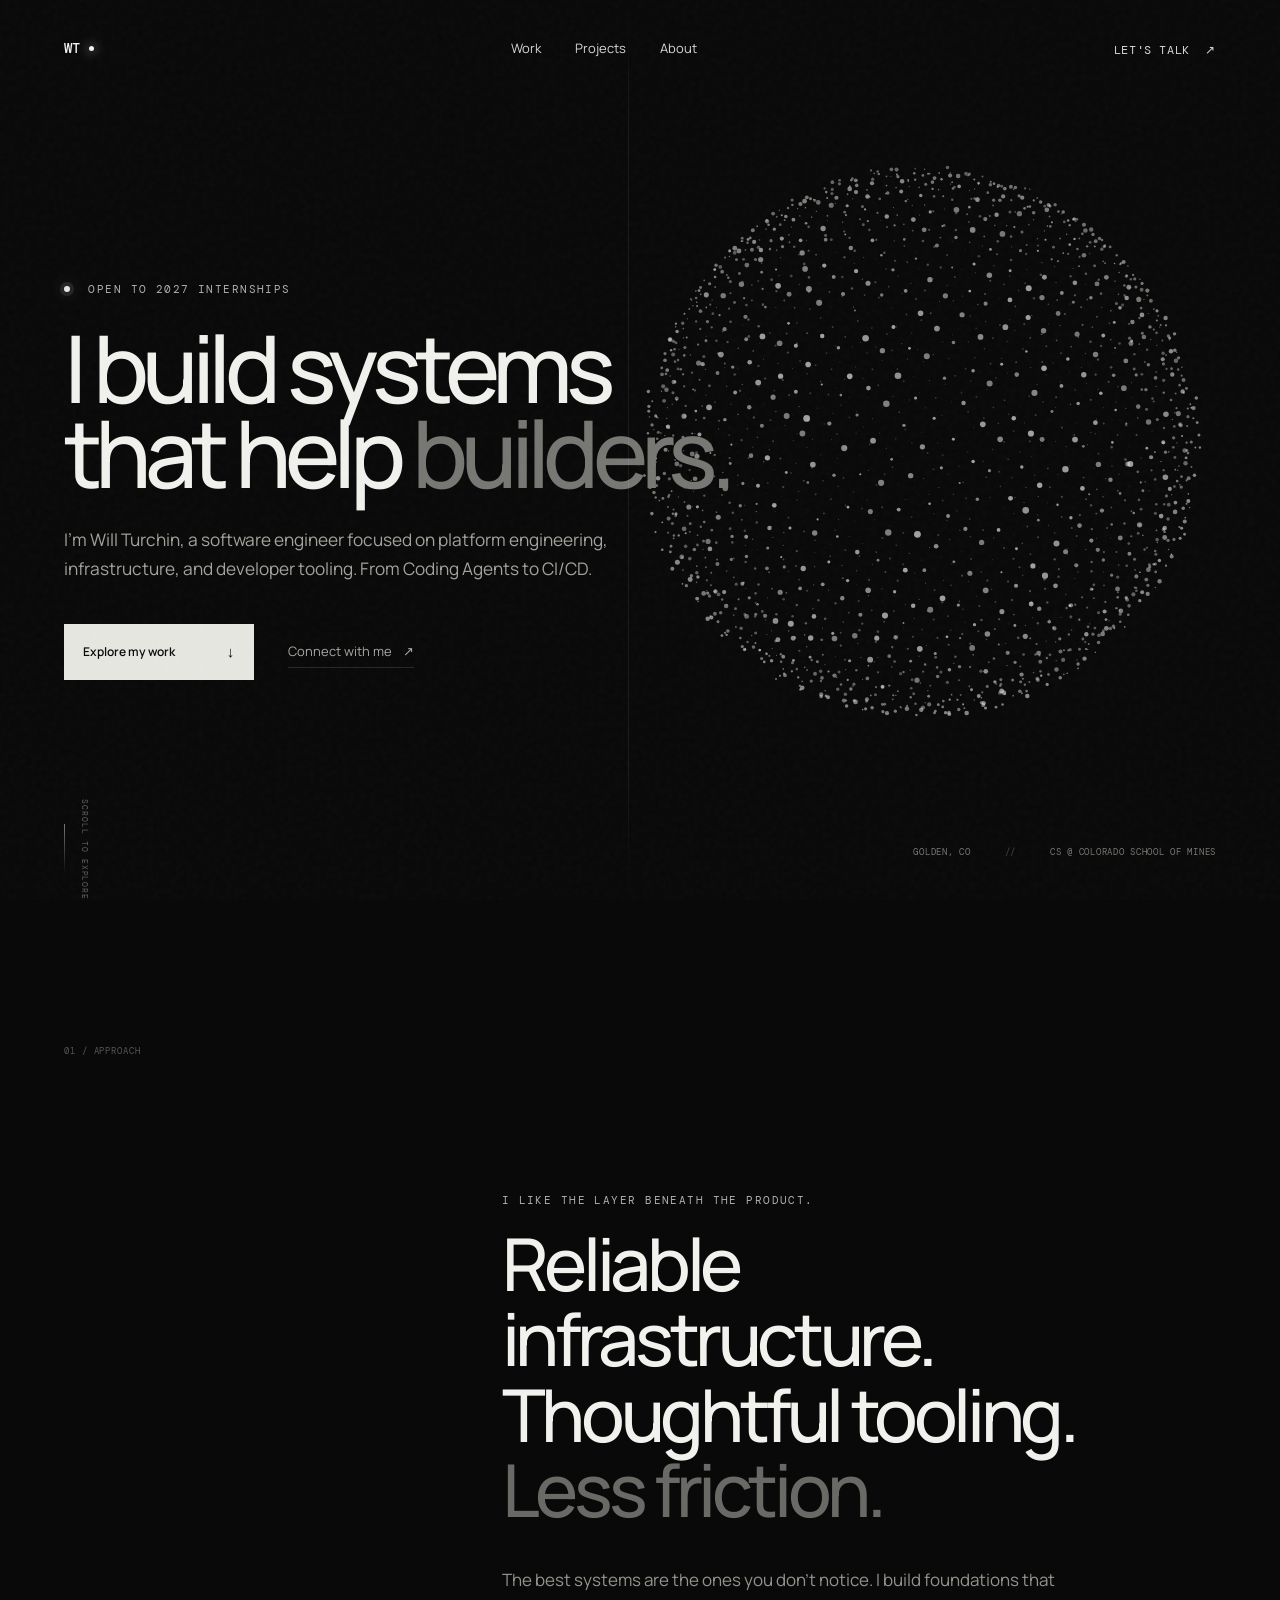
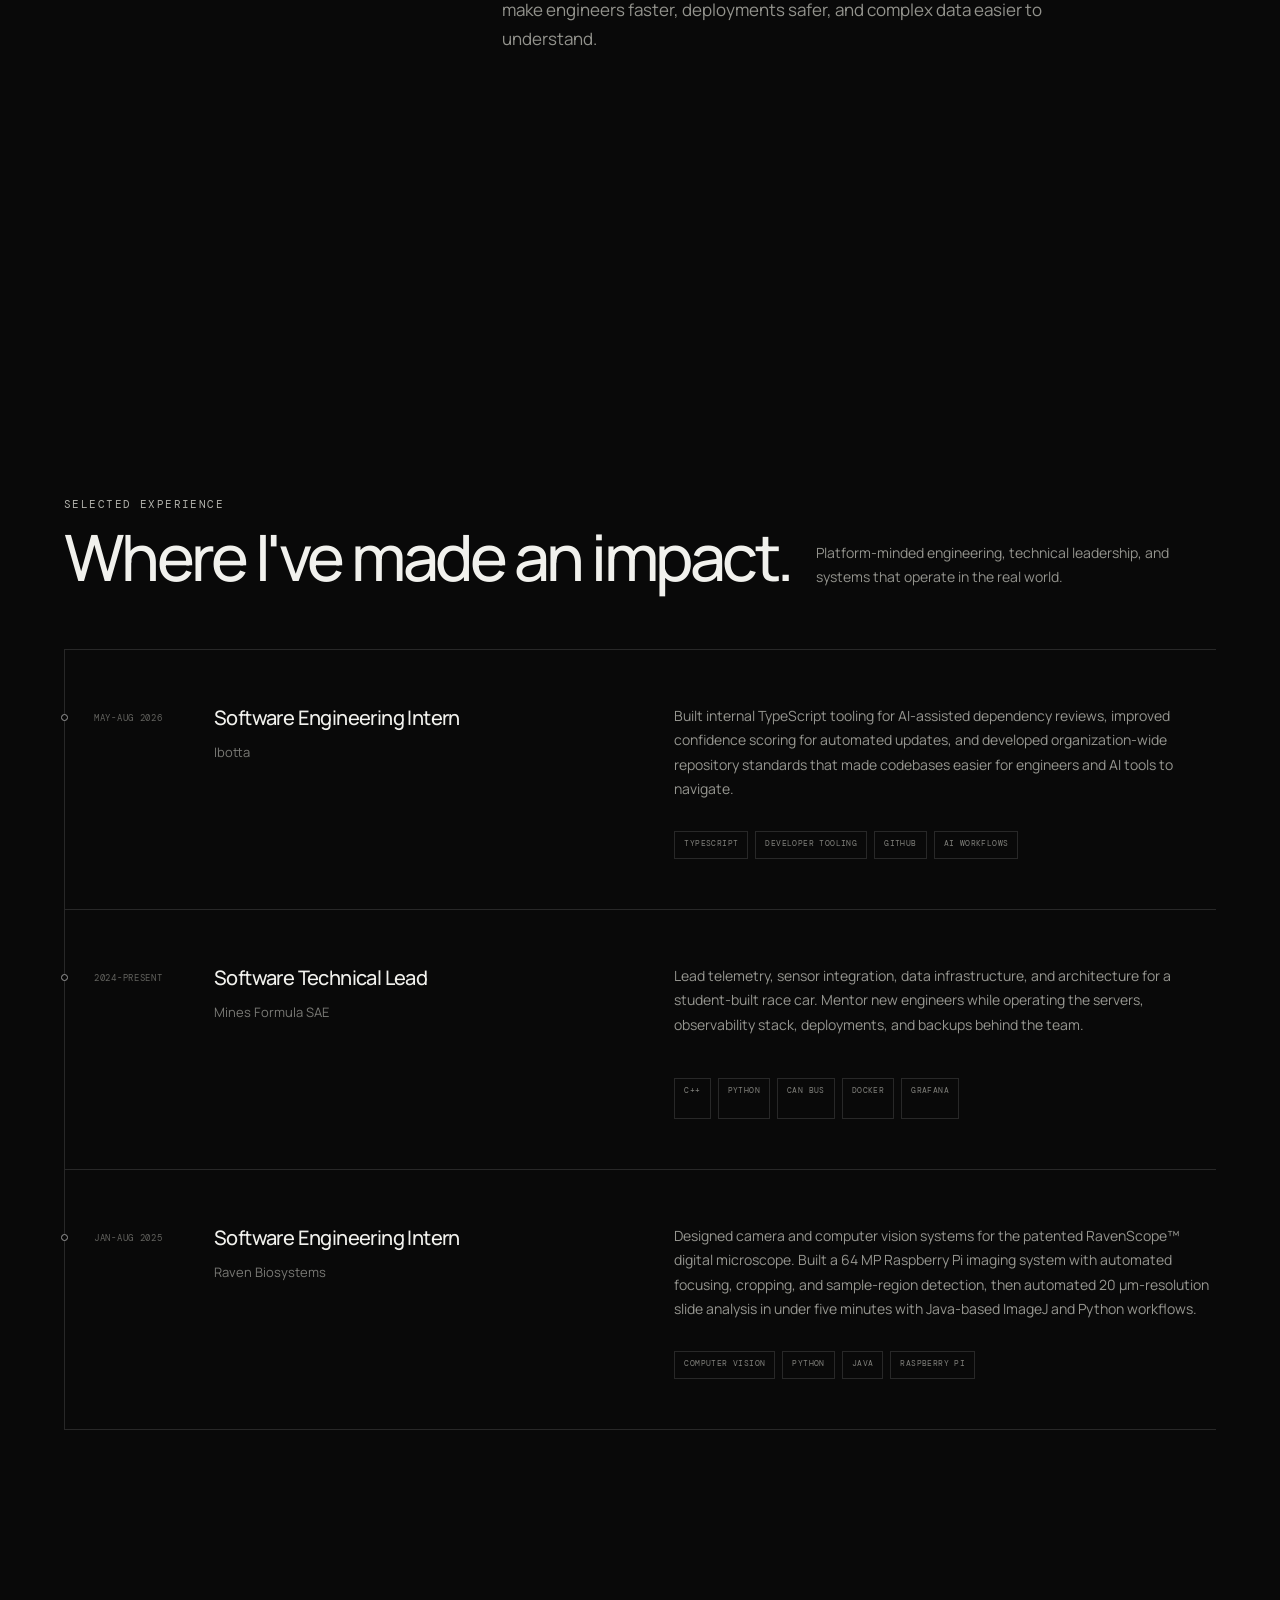
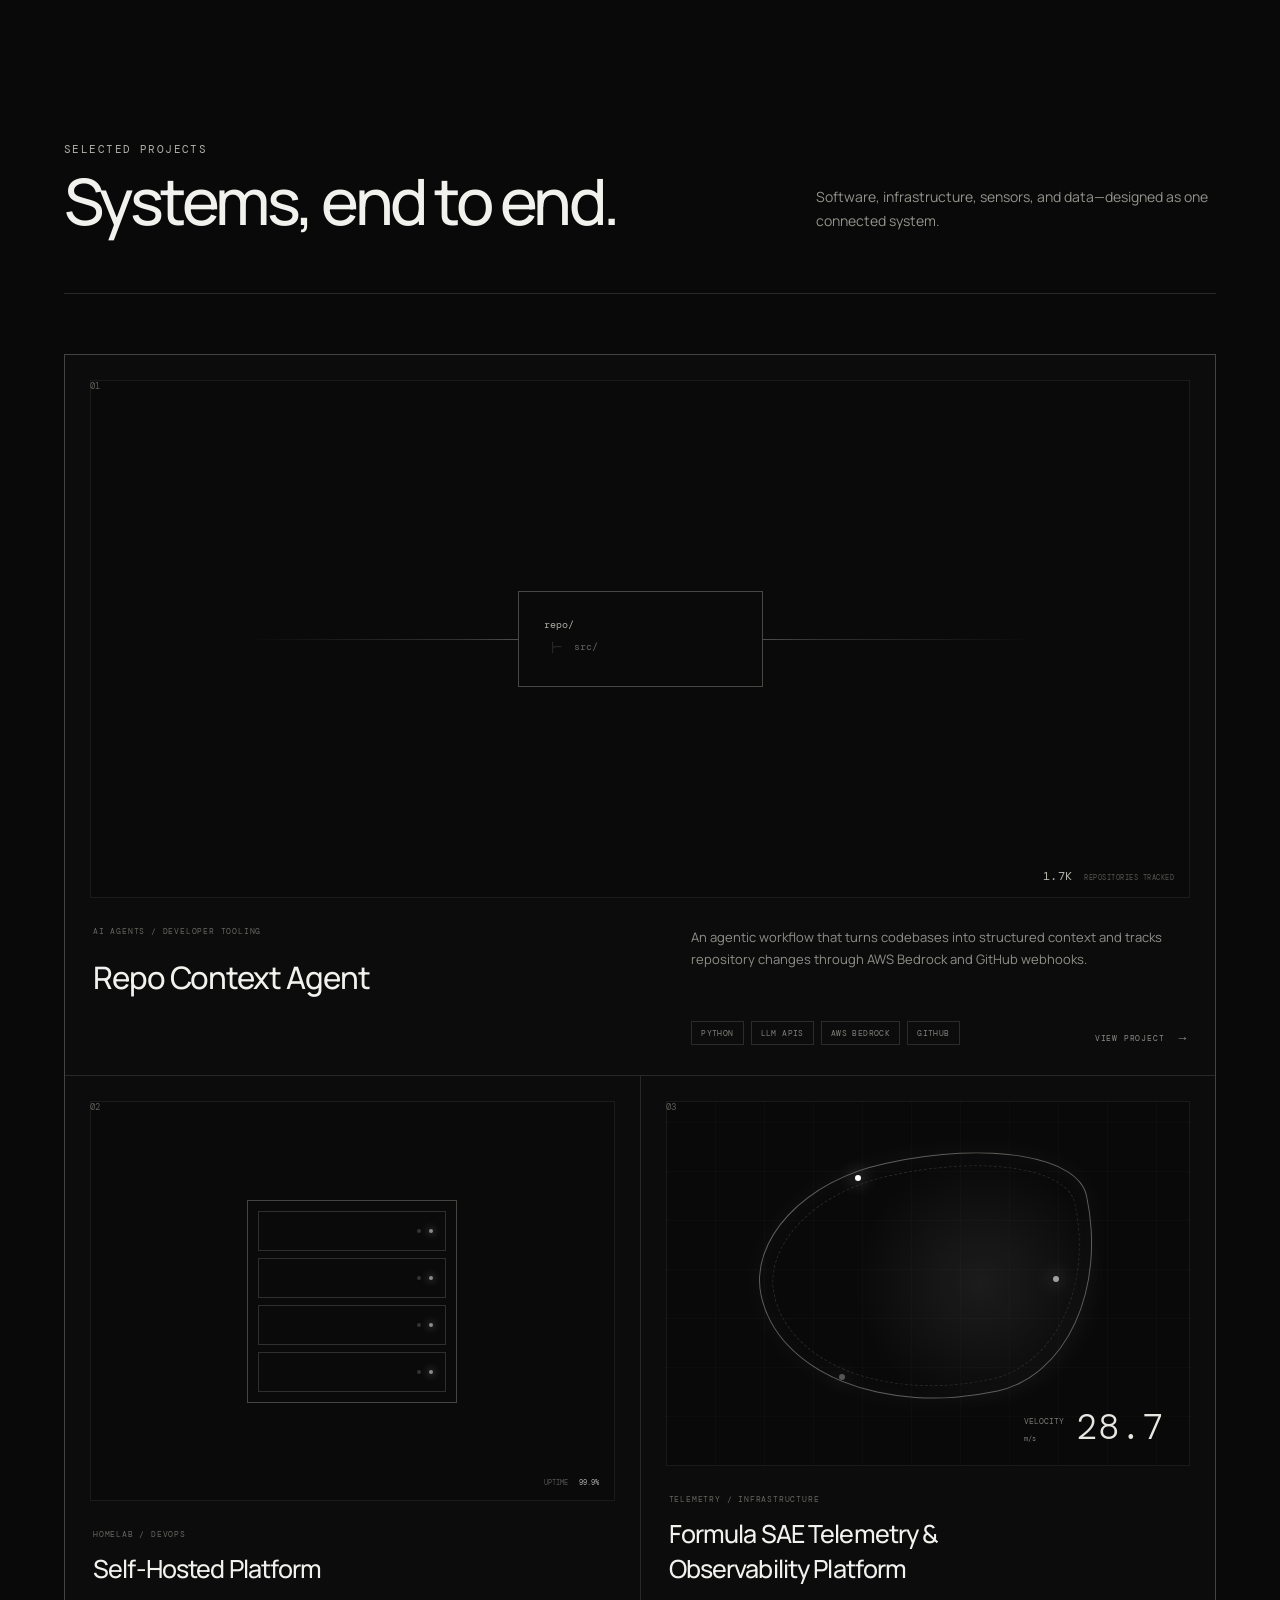
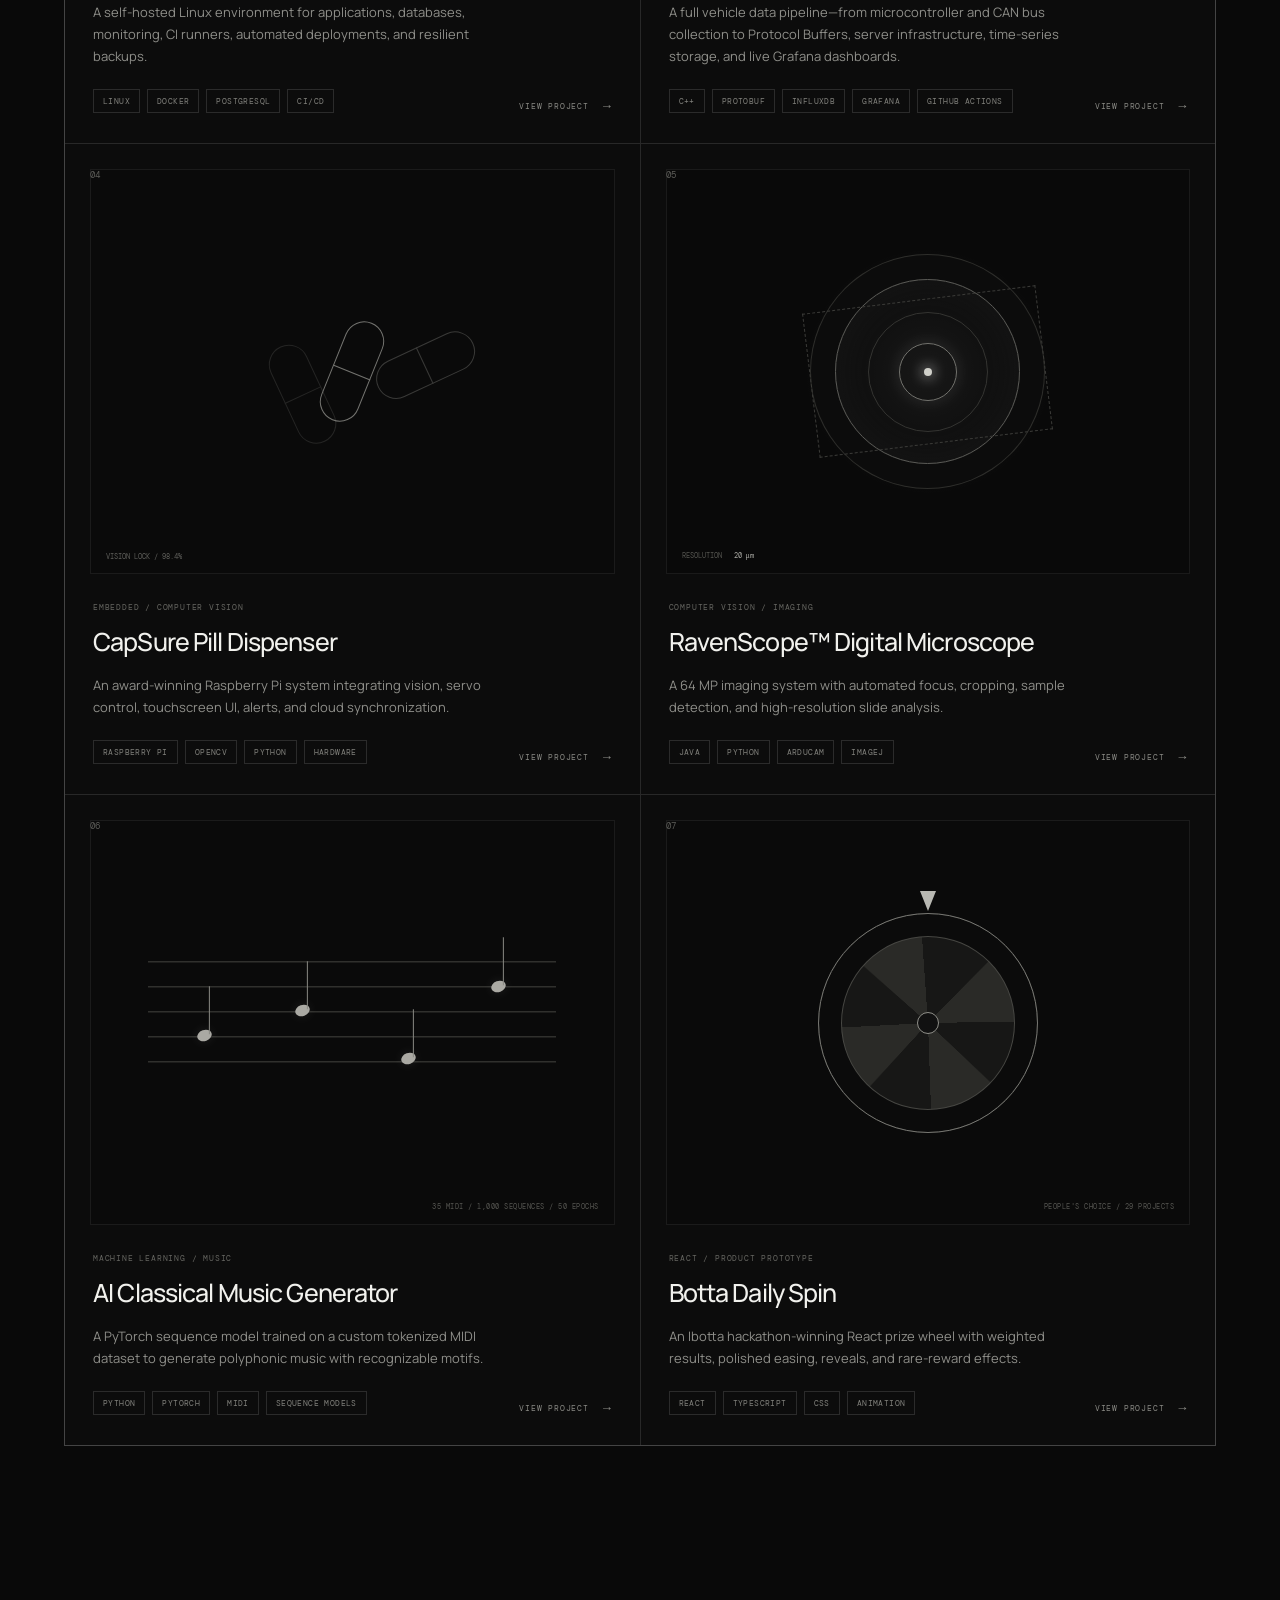
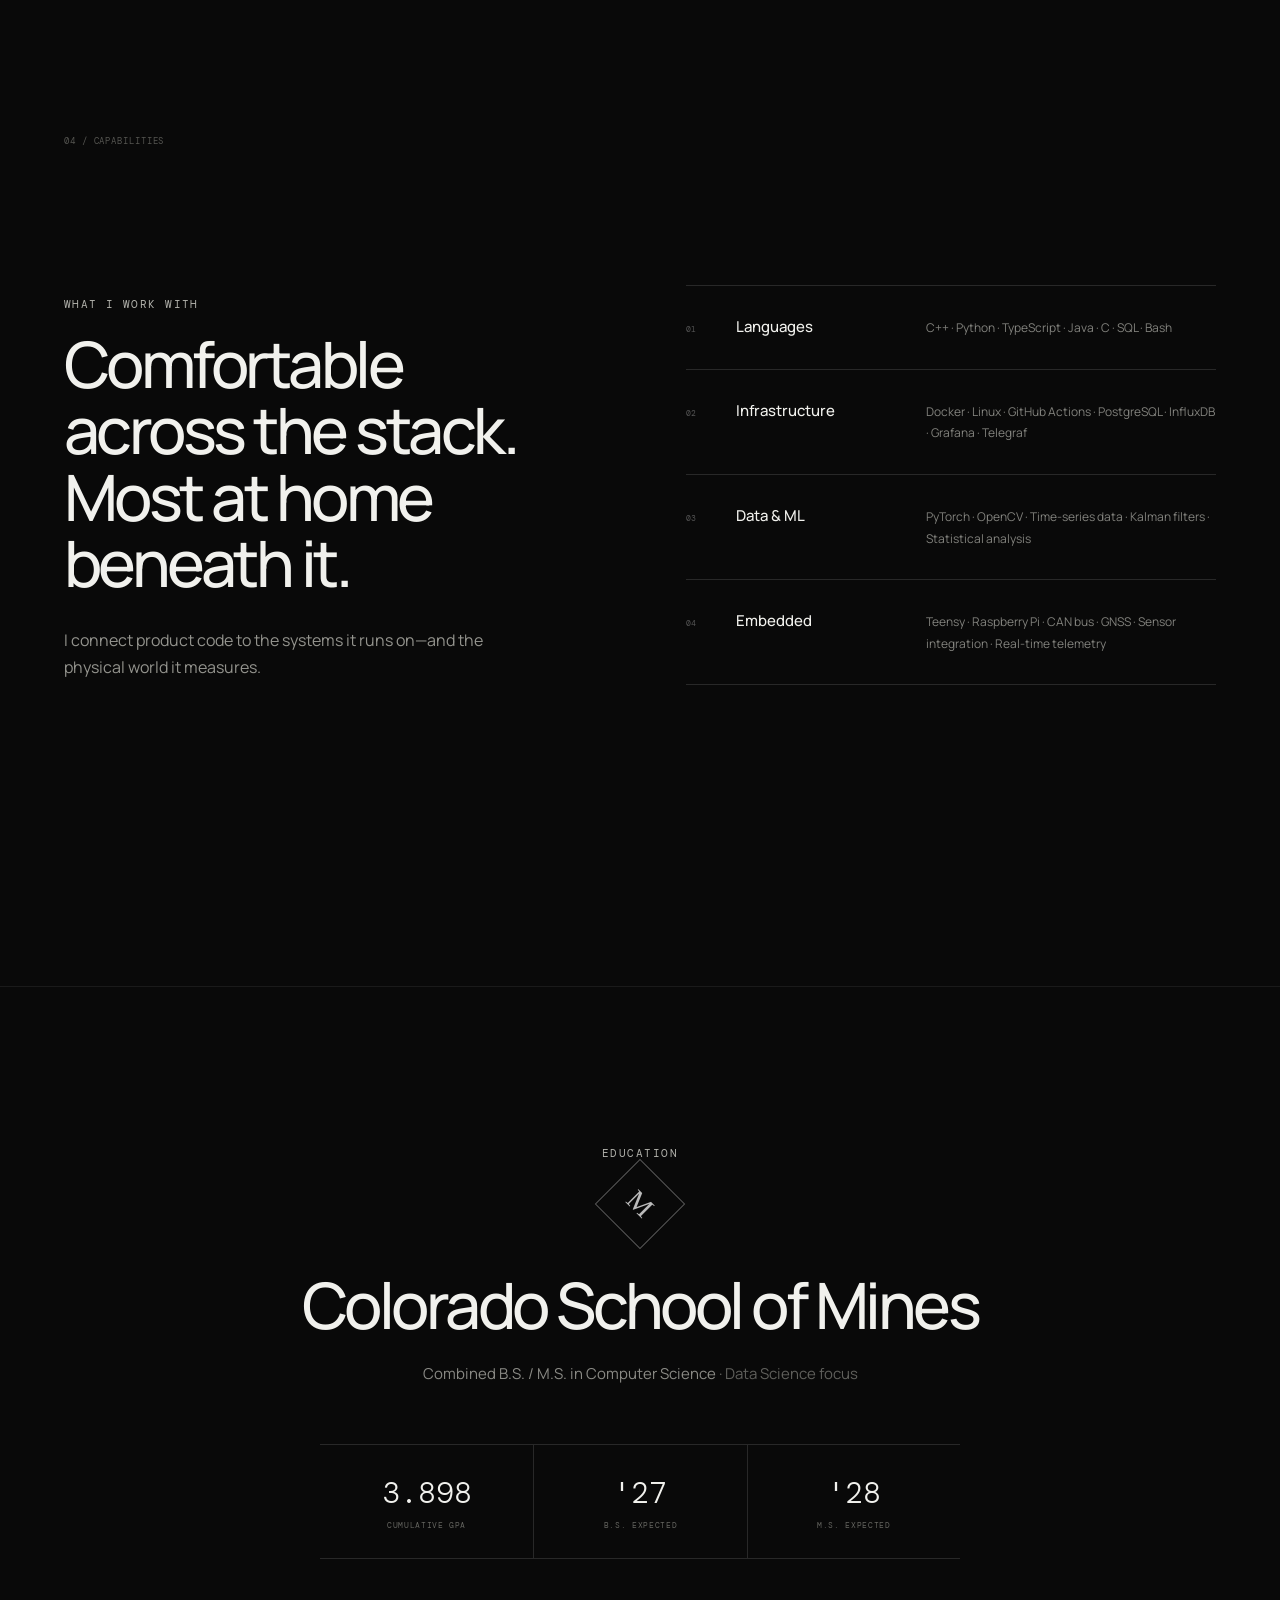
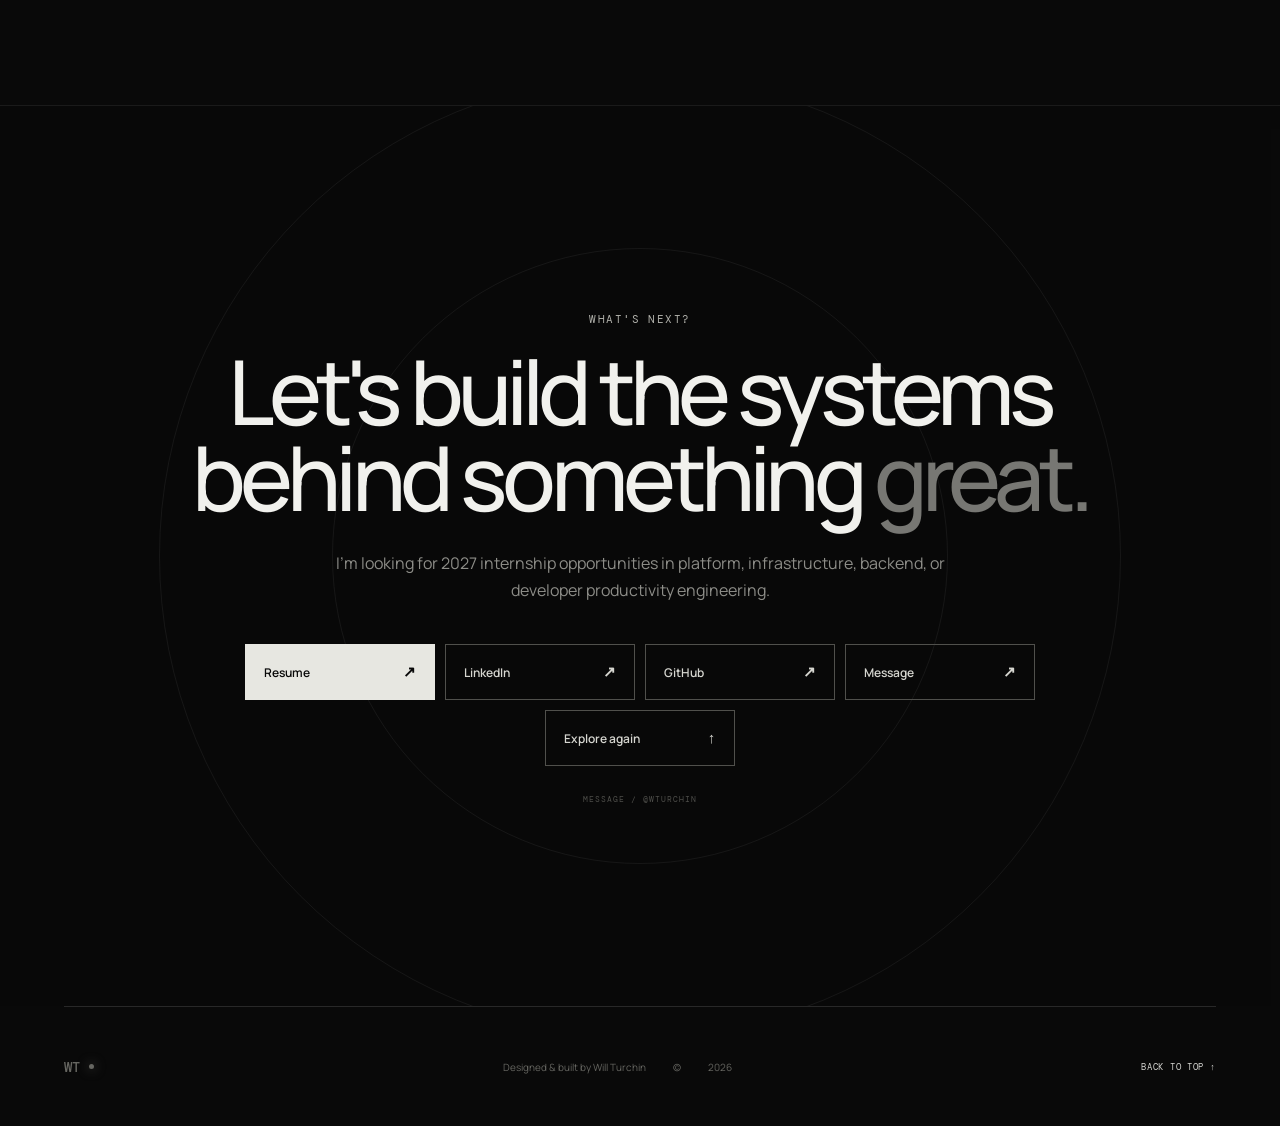
==== commit 1c027461: "feat: replaced email with form" ====
--- a/index.html
+++ b/index.html
@@ -39,7 +39,7 @@
           <a href="assets/will-turchin-resume.pdf" target="_blank" rel="noreferrer">Resume <span>↗</span></a>
           <a href="https://www.linkedin.com/in/william-turchin/" target="_blank" rel="noreferrer">LinkedIn <span>↗</span></a>
           <a href="https://github.com/will-turchin" target="_blank" rel="noreferrer">GitHub <span>↗</span></a>
-          <a href="mailto:wturchin@gmail.com">Email <span>↗</span></a>
+          <a href="#contact-message" data-contact-open aria-controls="contact-panel">Message <span>↗</span></a>
         </div>
       </div>
     </header>
@@ -52,7 +52,7 @@
           <p class="hero-intro">
             I'm Will Turchin, a software engineer focused on platform engineering,
             infrastructure, and developer tooling.
-            From Agentic Systems to CI/CD.
+            From Coding Agents to CI/CD.
           </p>
           <div class="hero-actions">
             <a class="button button-primary" href="#projects">Explore my work <span>↓</span></a>
@@ -73,7 +73,7 @@
           <h2>Reliable infrastructure.<br />Thoughtful tooling.<br /><span>Less friction.</span></h2>
           <p>
             The best systems are the ones you don't notice. I build foundations that make
-            engineers faster, deployments safer, and complex data digestable.
+            engineers faster, deployments safer, and complex data easier to understand.
           </p>
         </div>
       </section>
@@ -90,7 +90,7 @@
         <div class="timeline reveal">
           <article class="timeline-item">
             <div class="timeline-marker"><span></span></div>
-            <div class="timeline-date mono">INTERNSHIP</div>
+            <div class="timeline-date mono">MAY-AUG 2026</div>
             <div class="timeline-content">
               <div class="role-line">
                 <h3>Software Engineering Intern</h3>
@@ -109,7 +109,7 @@
 
           <article class="timeline-item">
             <div class="timeline-marker"><span></span></div>
-            <div class="timeline-date mono">CURRENT</div>
+            <div class="timeline-date mono">2024-PRESENT</div>
             <div class="timeline-content">
               <div class="role-line">
                 <h3>Software Technical Lead</h3>
@@ -128,18 +128,20 @@
 
           <article class="timeline-item">
             <div class="timeline-marker"><span></span></div>
-            <div class="timeline-date mono">CURRENT</div>
+            <div class="timeline-date mono">JAN-AUG 2025</div>
             <div class="timeline-content">
               <div class="role-line">
-                <h3>Resident Advisor</h3>
-                <span>Colorado School of Mines</span>
+                <h3>Software Engineering Intern</h3>
+                <span>Raven Biosystems</span>
               </div>
               <p>
-                Support a residential community through mentorship, clear communication,
-                inclusive programming, and calm ownership when people need help.
+                Designed camera and computer vision systems for the patented RavenScope™ digital
+                microscope. Built a 64 MP Raspberry Pi imaging system with automated focusing,
+                cropping, and sample-region detection, then automated 20 µm-resolution slide
+                analysis in under five minutes with Java-based ImageJ and Python workflows.
               </p>
               <ul class="tags" aria-label="Skills used">
-                <li>Leadership</li><li>Mentorship</li><li>Community</li>
+                <li>Computer vision</li><li>Python</li><li>Java</li><li>Raspberry Pi</li>
               </ul>
             </div>
           </article>
@@ -338,10 +340,10 @@
             <a class="button button-light" href="assets/will-turchin-resume.pdf" target="_blank" rel="noreferrer">Resume <span>↗</span></a>
             <a class="button button-outline" href="https://www.linkedin.com/in/william-turchin/" target="_blank" rel="noreferrer">LinkedIn <span>↗</span></a>
             <a class="button button-outline" href="https://github.com/will-turchin" target="_blank" rel="noreferrer">GitHub <span>↗</span></a>
-            <a class="button button-outline" href="mailto:wturchin@gmail.com">Email <span>↗</span></a>
+            <a class="button button-outline" href="#contact-message" data-contact-open aria-controls="contact-panel">Message <span>↗</span></a>
             <a class="button button-outline" href="#home">Explore again <span>↑</span></a>
           </div>
-          <p class="privacy-note mono">WTURCHIN@GMAIL.COM / @WTURCHIN</p>
+          <p class="privacy-note mono">MESSAGE / @WTURCHIN</p>
         </div>
       </section>
     </main>
@@ -392,5 +394,56 @@
         </article>
       </div>
     </section>
+
+    <section
+      class="project-panel contact-panel"
+      id="contact-panel"
+      role="dialog"
+      aria-modal="true"
+      aria-labelledby="contact-dialog-title"
+      aria-hidden="true"
+    >
+      <header class="project-panel-header">
+        <button class="project-back mono" type="button" data-contact-close>
+          <span aria-hidden="true">←</span>
+          Back to page
+        </button>
+        <div class="project-panel-position mono">
+          <span>CONTACT</span>
+          <i></i>
+          <span>MESSAGE</span>
+        </div>
+      </header>
+
+      <div class="project-detail-layout">
+        <article class="project-detail-copy contact-dialog-copy">
+          <p class="project-detail-type mono">Start a conversation</p>
+          <h2 id="contact-dialog-title">Tell me what you're building.</h2>
+          <p class="project-detail-lead">Have an opportunity, project, or question? Send a note and I'll get back to you.</p>
+          <form class="contact-form" data-contact-form action="https://formspree.io/f/xzdnyvee" method="POST">
+            <div class="contact-form-fields">
+              <label>
+                <span class="mono">Name</span>
+                <input type="text" name="name" autocomplete="name" required />
+              </label>
+              <label>
+                <span class="mono">Email</span>
+                <input type="email" name="email" autocomplete="email" required />
+              </label>
+            </div>
+            <label>
+              <span class="mono">Message</span>
+              <textarea name="message" rows="5" required></textarea>
+            </label>
+            <input class="form-honeypot" type="text" name="_gotcha" tabindex="-1" autocomplete="off" aria-hidden="true" />
+            <input type="hidden" name="_subject" value="New portfolio contact" />
+            <div class="contact-form-footer">
+              <button class="button button-light" type="submit">Send message <span>↗</span></button>
+              <p class="form-status" data-form-status role="status" aria-live="polite"></p>
+            </div>
+          </form>
+        </article>
+      </div>
+    </section>
   </body>
 </html>
--- a/styles.css
+++ b/styles.css
@@ -155,7 +155,7 @@
 .project-card-trigger:focus { outline: 0; }
 .project-card:has(.project-card-trigger:focus-visible) { outline: 1px solid #deded8; outline-offset: -4px; }
 .project-card .project-visual { transition: transform .7s cubic-bezier(.22,.61,.36,1), border-color .35s; }
-.project-card:hover .project-visual, .project-card:has(.project-card-trigger:focus-visible) .project-visual { transform: scale(.985); border-color: rgba(255,255,255,.16); }
+.project-card:hover .project-visual, .project-card.is-in-view .project-visual, .project-card:has(.project-card-trigger:focus-visible) .project-visual { transform: scale(.985); border-color: rgba(255,255,255,.16); }
 .project-card.featured { grid-column: span 2; min-height: 720px; }
 .project-number { position: absolute; top: 25px; left: 25px; z-index: 2; color: #5d5d59; font-size: 9px; }
 .project-visual { position: relative; min-height: 365px; flex: 1; overflow: hidden; background: #0a0a0a; border: 1px solid var(--soft-line); }
@@ -171,7 +171,7 @@
 .project-info > p:not(.project-type) { margin: 0 0 22px; max-width: 630px; color: #8f8f8a; font-size: 13px; line-height: 1.7; }
 .project-open-label { position: absolute; right: 28px; bottom: 29px; z-index: 6; display: flex; align-items: center; gap: 14px; color: #8a8a85; font-size: 8px; letter-spacing: .1em; text-transform: uppercase; pointer-events: none; }
 .project-open-label i { font-style: normal; font-size: 13px; transition: transform .3s; }
-.project-card:hover .project-open-label i, .project-card:has(.project-card-trigger:focus-visible) .project-open-label i { transform: translateX(5px); }
+.project-card:hover .project-open-label i, .project-card.is-in-view .project-open-label i, .project-card:has(.project-card-trigger:focus-visible) .project-open-label i { transform: translateX(5px); }
 .project-card:not(.featured) .project-info { padding-right: 112px; }
 
 .telemetry-visual { background: radial-gradient(circle at 60% 50%, rgba(255,255,255,.08), transparent 35%), repeating-linear-gradient(0deg, transparent 0 48px, rgba(255,255,255,.035) 49px), repeating-linear-gradient(90deg, transparent 0 48px, rgba(255,255,255,.035) 49px), #090909; }
@@ -179,8 +179,8 @@
 .track-line::before { content: ""; position: absolute; inset: 12px; border: 1px dashed #282826; border-radius: inherit; }
 .data-pulse { position: absolute; width: 6px; height: 6px; border-radius: 50%; background: white; box-shadow: 0 0 17px white; }
 .p1 { left: 36%; top: 20%; } .p2 { left: 74%; top: 48%; opacity: .6; } .p3 { left: 33%; top: 75%; opacity: .3; }
-.project-card:is(:hover, :focus-within) .p1 { animation: raceTrackA 2.35s linear infinite; }
-.project-card:is(:hover, :focus-within) .p2 { animation: raceTrackB 2.55s linear -.98s infinite; }.project-card:is(:hover, :focus-within) .p3 { animation: raceTrackC 2.8s linear -1.82s infinite; }
+.project-card:is(:hover, :focus-within, .is-in-view) .p1 { animation: raceTrackA 2.35s linear infinite; }
+.project-card:is(:hover, :focus-within, .is-in-view) .p2 { animation: raceTrackB 2.55s linear -.98s infinite; }.project-card:is(:hover, :focus-within, .is-in-view) .p3 { animation: raceTrackC 2.8s linear -1.82s infinite; }
 @keyframes raceTrackA { 0%,100% { left: 36%; top: 20%; transform: scale(1); } 8% { left: 49%; top: 11%; } 17% { left: 66%; top: 15%; } 25% { left: 79%; top: 27%; transform: scale(1.25); } 34% { left: 73%; top: 40%; } 42% { left: 82%; top: 53%; } 51% { left: 73%; top: 69%; transform: scale(.82); } 60% { left: 60%; top: 81%; } 69% { left: 43%; top: 72%; } 77% { left: 27%; top: 83%; transform: scale(1.18); } 86% { left: 17%; top: 64%; } 93% { left: 25%; top: 42%; } }
 @keyframes raceTrackB { 0%,100% { left: 35%; top: 18%; } 9% { left: 54%; top: 18%; } 18% { left: 70%; top: 12%; } 28% { left: 75%; top: 32%; } 39% { left: 80%; top: 51%; transform: scale(1.22); } 49% { left: 69%; top: 64%; } 59% { left: 65%; top: 77%; } 69% { left: 46%; top: 76%; } 78% { left: 32%; top: 70%; transform: scale(.78); } 87% { left: 21%; top: 60%; } 94% { left: 28%; top: 35%; } }
 @keyframes raceTrackC { 0%,100% { left: 39%; top: 23%; } 10% { left: 50%; top: 14%; } 20% { left: 65%; top: 20%; transform: scale(.8); } 30% { left: 77%; top: 24%; } 40% { left: 72%; top: 47%; } 50% { left: 78%; top: 62%; transform: scale(1.2); } 60% { left: 59%; top: 73%; } 70% { left: 42%; top: 81%; } 80% { left: 30%; top: 73%; } 89% { left: 24%; top: 54%; transform: scale(.9); } 95% { left: 29%; top: 33%; } }
@@ -191,7 +191,7 @@
 .state-grid { position: absolute; inset: 24px; border-left: 1px solid #2f2f2c; border-bottom: 1px solid #2f2f2c; }
 .scatter-cloud { position: absolute; inset: 42px 48px 40px 42px; }
 .scatter-point { position: absolute; left: calc(var(--scatter-x) * 1%); top: calc(var(--scatter-y) * 1%); width: var(--point-size); height: var(--point-size); border-radius: 50%; background: #b8b8b2; opacity: var(--point-opacity); box-shadow: 0 0 7px rgba(255,255,255,.14); transform: translate(-50%, -50%); transition-property: left, top, opacity, box-shadow; transition-duration: var(--settle-duration), var(--settle-duration), .6s, .6s; transition-timing-function: cubic-bezier(.16,1,.3,1), cubic-bezier(.16,1,.3,1), ease, ease; }
-.project-card:is(:hover, :focus-within) .scatter-point { left: calc(var(--car-x) * 1%); top: calc(var(--car-y) * 1%); opacity: .82; box-shadow: 0 0 10px rgba(255,255,255,.28); }
+.project-card:is(:hover, :focus-within, .is-in-view) .scatter-point { left: calc(var(--car-x) * 1%); top: calc(var(--car-y) * 1%); opacity: .82; box-shadow: 0 0 10px rgba(255,255,255,.28); }
 .axis { position: absolute; color: #444440; font-family: var(--mono); font-size: 7px; letter-spacing: .1em; }
 .axis.x { bottom: 12px; right: 15px; } .axis.y { left: 12px; top: 15px; writing-mode: vertical-rl; }
 .capsure-visual { display: flex; align-items: center; justify-content: center; gap: 20px; }
@@ -199,7 +199,7 @@
 .capsule::after { content: ""; position: absolute; left: -1px; right: -1px; top: 50%; border-top: 1px solid #73736f; }
 .c1 { opacity: .25; transform: rotate(-25deg) translateY(25px); } .c3 { opacity: .45; transform: rotate(65deg) translateY(-15px); }
 .scan-line { position: absolute; top: 0; bottom: 0; left: 50%; width: 1px; background: linear-gradient(transparent, #c7c7c2, transparent); box-shadow: 0 0 15px white; opacity: 0; transform: translateX(-130px); }
-.project-card:is(:hover, :focus-within) .scan-line { animation: scan 4s ease-in-out infinite; }
+.project-card:is(:hover, :focus-within, .is-in-view) .scan-line { animation: scan 4s ease-in-out infinite; }
 @keyframes scan { 0%,100% { transform: translateX(-130px); opacity: 0; } 15%,85% { opacity: .8; } 50% { transform: translateX(130px); } }
 .scan-label { position: absolute; left: 15px; bottom: 12px; font-size: 7px; color: #5f5f5b; }
 .server-visual { display: flex; align-items: center; justify-content: center; }
@@ -207,8 +207,8 @@
 .rack i { display: block; height: 40px; margin-bottom: 7px; border: 1px solid #2f2f2d; position: relative; }
 .rack i:last-child { margin: 0; }
 .rack i::before { content: ""; position: absolute; width: 4px; height: 4px; border-radius: 50%; right: 12px; top: 17px; background: #8c8c87; box-shadow: -12px 0 #333, 0 0 8px #aaa; }
-.project-card:is(:hover, :focus-within) .rack i::before { animation: rackBlink 1.15s steps(1, end) infinite; }
-.project-card:is(:hover, :focus-within) .rack i:nth-child(2)::before { animation-delay: -.23s; }.project-card:is(:hover, :focus-within) .rack i:nth-child(3)::before { animation-delay: -.61s; }.project-card:is(:hover, :focus-within) .rack i:nth-child(4)::before { animation-delay: -.89s; }
+.project-card:is(:hover, :focus-within, .is-in-view) .rack i::before { animation: rackBlink 1.15s steps(1, end) infinite; }
+.project-card:is(:hover, :focus-within, .is-in-view) .rack i:nth-child(2)::before { animation-delay: -.23s; }.project-card:is(:hover, :focus-within, .is-in-view) .rack i:nth-child(3)::before { animation-delay: -.61s; }.project-card:is(:hover, :focus-within, .is-in-view) .rack i:nth-child(4)::before { animation-delay: -.89s; }
 @keyframes rackBlink { 0%,38%,100% { background: #8c8c87; box-shadow: -12px 0 #333, 0 0 8px #aaa; } 39%,55% { background: #e7e7e1; box-shadow: -12px 0 #777, 0 0 15px #fff; } 56%,70% { background: #444; box-shadow: -12px 0 #aaa, 0 0 3px #666; } }
 .uptime { position: absolute; bottom: 13px; right: 15px; color: #555; font-size: 7px; }.uptime b { color: #aaa; font-weight: 400; margin-left: 7px; }
 .agent-visual { display: flex; align-items: center; justify-content: center; }
@@ -219,8 +219,8 @@
 .repo-tree .tree-detail { max-height: 0; opacity: 0; transform: translateY(-7px); }
 .repo-tree i:last-child { color: #bdbdb7; }
 .repo-tree i:last-child::before { content: "└─"; }
-.project-card:is(:hover, :focus-within) .repo-tree { height: 140px; }
-.project-card:is(:hover, :focus-within) .repo-tree .tree-detail { max-height: 24px; opacity: 1; transform: none; }
+.project-card:is(:hover, :focus-within, .is-in-view) .repo-tree { height: 140px; }
+.project-card:is(:hover, :focus-within, .is-in-view) .repo-tree .tree-detail { max-height: 24px; opacity: 1; transform: none; }
 .agent-link { position: absolute; left: 14%; right: 14%; top: 50%; height: 1px; background: linear-gradient(90deg, transparent, #333 28%, #8b8b86 50%, #333 72%, transparent); box-shadow: 0 0 12px rgba(255,255,255,.08); }
 .agent-stat, .winner-label, .music-stat { position: absolute; right: 15px; bottom: 13px; color: #565652; font-size: 7px; letter-spacing: .07em; text-transform: uppercase; }
 .agent-stat b { margin-right: 7px; color: #b5b5af; font-size: 12px; font-weight: 400; }
@@ -231,11 +231,11 @@
 .sample-region { position: absolute; width: 235px; height: 145px; border: 1px dashed #3b3b38; transform: rotate(-7deg); transition: transform .62s cubic-bezier(.55,.06,.68,.19), opacity .4s; }
 .sample-feature { position: absolute; width: 128px; height: 96px; border: 1px solid #777772; border-radius: 46% 54% 42% 58% / 55% 40% 60% 45%; opacity: 0; transform: scale(.04) rotate(7deg); box-shadow: inset 0 0 26px rgba(255,255,255,.05), 0 0 22px rgba(255,255,255,.07); transition: transform .65s cubic-bezier(.22,.61,.36,1), opacity .35s; }
 .sample-feature i { position: absolute; width: 7px; height: 7px; border: 1px solid #a2a29c; border-radius: 50%; box-shadow: 0 0 8px rgba(255,255,255,.25); }.sample-feature i:nth-child(1) { left: 25%; top: 30%; }.sample-feature i:nth-child(2) { left: 62%; top: 54%; width: 12px; height: 12px; }.sample-feature i:nth-child(3) { left: 41%; top: 72%; width: 4px; height: 4px; }
-.project-card:is(:hover, :focus-within) .lens { transform: scale(1.34); opacity: .32; }.project-card:is(:hover, :focus-within) .sample-region { transform: rotate(-7deg) scale(.035); opacity: 0; }.project-card:is(:hover, :focus-within) .sample-feature { opacity: 1; transform: scale(1) rotate(0); transition-delay: .18s; }
+.project-card:is(:hover, :focus-within, .is-in-view) .lens { transform: scale(1.34); opacity: .32; }.project-card:is(:hover, :focus-within, .is-in-view) .sample-region { transform: rotate(-7deg) scale(.035); opacity: 0; }.project-card:is(:hover, :focus-within, .is-in-view) .sample-feature { opacity: 1; transform: scale(1) rotate(0); transition-delay: .18s; }
 .microscope-readout { position: absolute; left: 15px; bottom: 13px; color: #555550; font-size: 7px; }.microscope-readout b { margin-left: 8px; color: #a9a9a3; font-weight: 400; }
 .spin-visual { display: grid; place-items: center; }
 .prize-wheel { position: relative; width: 220px; height: 220px; border: 1px solid #777772; border-radius: 50%; background: repeating-conic-gradient(#171716 0deg 44deg, #2a2a27 45deg 89deg); box-shadow: inset 0 0 0 22px #0b0b0b, inset 0 0 0 23px #464642; transition: transform 1s cubic-bezier(.22,.61,.36,1); }
-.project-card:is(:hover, :focus-within) .prize-wheel { transform: rotate(45deg); }
+.project-card:is(:hover, :focus-within, .is-in-view) .prize-wheel { transform: rotate(45deg); }
 .prize-wheel::before { content: ""; position: absolute; inset: 50% auto auto 50%; width: 20px; height: 20px; border: 1px solid #8f8f89; border-radius: 50%; background: #111; transform: translate(-50%, -50%); }
 .wheel-pointer { position: absolute; z-index: 2; top: calc(50% - 132px); left: calc(50% - 8px); width: 0; height: 0; border-left: 8px solid transparent; border-right: 8px solid transparent; border-top: 20px solid #b8b8b2; }
 .music-visual { display: grid; place-items: center; }
@@ -243,7 +243,7 @@
 .note { position: absolute; width: 15px; height: 11px; border-radius: 50%; background: #aaa9a3; transform: rotate(-20deg); box-shadow: 0 0 12px rgba(255,255,255,.1); }
 .note::after { content: ""; position: absolute; left: 12px; bottom: 5px; width: 1px; height: 48px; background: #888883; transform: rotate(20deg); transform-origin: bottom; }
 .note.n1 { left: 12%; top: var(--pitch-a); --pitch-a: 70px; --pitch-b: 45px; }.note.n2 { left: 36%; top: var(--pitch-a); --pitch-a: 45px; --pitch-b: 93px; }.note.n3 { left: 62%; top: var(--pitch-a); --pitch-a: 93px; --pitch-b: 69px; }.note.n4 { left: 84%; top: var(--pitch-a); --pitch-a: 21px; --pitch-b: 45px; }
-.project-card:is(:hover, :focus-within) .note { animation: pitchGhost 3.6s ease-in-out infinite; }.project-card:is(:hover, :focus-within) .n2 { animation-delay: -.35s; }.project-card:is(:hover, :focus-within) .n3 { animation-delay: -.7s; }.project-card:is(:hover, :focus-within) .n4 { animation-delay: -1.05s; }
+.project-card:is(:hover, :focus-within, .is-in-view) .note { animation: pitchGhost 3.6s ease-in-out infinite; }.project-card:is(:hover, :focus-within, .is-in-view) .n2 { animation-delay: -.35s; }.project-card:is(:hover, :focus-within, .is-in-view) .n3 { animation-delay: -.7s; }.project-card:is(:hover, :focus-within, .is-in-view) .n4 { animation-delay: -1.05s; }
 @keyframes pitchGhost { 0%,18%,100% { top: var(--pitch-a); opacity: 1; } 27% { top: var(--pitch-a); opacity: 0; transform: rotate(-20deg) translateY(7px); } 28% { top: var(--pitch-b); opacity: 0; transform: rotate(-20deg) translateY(-7px); } 39%,62% { top: var(--pitch-b); opacity: 1; transform: rotate(-20deg); } 72% { top: var(--pitch-b); opacity: 0; transform: rotate(-20deg) translateY(7px); } 73% { top: var(--pitch-a); opacity: 0; transform: rotate(-20deg) translateY(-7px); } 84% { top: var(--pitch-a); opacity: 1; transform: rotate(-20deg); } }
 .driver-visual { display: grid; place-items: center; background: repeating-linear-gradient(0deg, transparent 0 39px, #141414 40px), #090909; }
 .driver-display { width: min(350px, 82%); padding: 19px 21px 17px; border: 1px solid #51514d; box-shadow: 0 0 32px rgba(255,255,255,.035), inset 0 0 30px rgba(255,255,255,.02); transition: border-color .4s, box-shadow .4s; }
@@ -251,10 +251,10 @@
 .driver-metrics { display: grid; grid-template-columns: repeat(3, 1fr); padding: 17px 0; border-bottom: 1px solid #2d2d2a; }
 .driver-metrics > div + div { padding-left: 13px; border-left: 1px solid #272725; }.driver-metrics span, .driver-status > span { display: block; margin-bottom: 7px; color: #575753; font-size: 6px; letter-spacing: .1em; }.driver-metrics b { position: relative; display: block; height: 17px; overflow: hidden; color: #c1c1bb; font-size: 14px; font-weight: 300; }
 .readout-ticker { position: absolute; inset: 0 auto auto 0; display: flex; flex-direction: column; color: inherit; font-style: normal; white-space: nowrap; will-change: transform; }.readout-ticker em { height: 17px; flex: 0 0 17px; font-style: normal; line-height: 17px; }
-.project-card:is(:hover, :focus-within) .readout-ticker { animation: metricTicker 5.4s cubic-bezier(.45,0,.55,1) infinite; }.project-card:is(:hover, :focus-within) .driver-metrics > div:nth-child(2) .readout-ticker { animation-delay: -.16s; }.project-card:is(:hover, :focus-within) .driver-metrics > div:nth-child(3) .readout-ticker { animation-delay: -.32s; }
+.project-card:is(:hover, :focus-within, .is-in-view) .readout-ticker { animation: metricTicker 5.4s cubic-bezier(.45,0,.55,1) infinite; }.project-card:is(:hover, :focus-within, .is-in-view) .driver-metrics > div:nth-child(2) .readout-ticker { animation-delay: -.16s; }.project-card:is(:hover, :focus-within, .is-in-view) .driver-metrics > div:nth-child(3) .readout-ticker { animation-delay: -.32s; }
 @keyframes metricTicker { 0%,8% { transform: translateY(0); } 15%,23% { transform: translateY(-17px); } 30%,38% { transform: translateY(-34px); } 45%,53% { transform: translateY(-51px); } 60%,68% { transform: translateY(-68px); } 75%,83% { transform: translateY(-85px); } 92%,100% { transform: translateY(-102px); } }
 .driver-status { display: grid; grid-template-columns: 1fr 1fr auto; align-items: end; padding-top: 14px; }.driver-status > span { margin: 0; }.driver-status b { position: relative; height: 13px; color: #aaa9a4; font-size: 9px; font-weight: 400; }.driver-status small { color: #656560; font-size: 7px; }
-.project-card:is(:hover, :focus-within) .driver-display { border-color: #777772; box-shadow: 0 0 42px rgba(255,255,255,.075), inset 0 0 30px rgba(255,255,255,.035); }
+.project-card:is(:hover, :focus-within, .is-in-view) .driver-display { border-color: #777772; box-shadow: 0 0 42px rgba(255,255,255,.075), inset 0 0 30px rgba(255,255,255,.035); }
 .warning-strip { position: absolute; left: 15px; right: 15px; bottom: 13px; padding-top: 10px; border-top: 1px solid #272725; color: #565652; font-size: 7px; letter-spacing: .08em; }
 
 /* Project detail panels */
@@ -282,6 +282,7 @@
 .project-detail-points li { position: relative; padding: 0 0 16px 22px; color: #999993; font-size: 12px; line-height: 1.7; }
 .project-detail-points li::before { content: ""; position: absolute; top: .7em; left: 0; width: 5px; height: 5px; border: 1px solid #6f6f6a; border-radius: 50%; }
 .project-detail-tags { max-width: 660px; margin-top: 35px; padding-top: 2px; }
+.contact-dialog-copy .contact-form { margin-left: 0; margin-right: 0; }
 
 .capabilities { min-height: 110vh; display: flex; align-items: center; }
 .capabilities-layout { width: 100%; display: grid; grid-template-columns: 1fr 1.1fr; gap: 11vw; }
@@ -309,6 +310,18 @@
 .contact-inner { position: relative; z-index: 2; width: min(900px, 90vw); text-align: center; }
 .contact h2 { margin: 20px 0 30px; font-size: clamp(55px, 7vw, 104px); line-height: .96; letter-spacing: -.065em; font-weight: 500; }
 .contact-inner > p:not(.eyebrow):not(.privacy-note) { max-width: 620px; margin: auto; color: #8d8d88; line-height: 1.7; }
+.contact-form { max-width: 620px; margin: 42px auto 0; text-align: left; }
+.contact-form-fields { display: grid; grid-template-columns: 1fr 1fr; gap: 16px; }
+.contact-form label { display: grid; gap: 9px; margin-bottom: 16px; }
+.contact-form label > span { color: #777772; font-size: 8px; letter-spacing: .1em; text-transform: uppercase; }
+.contact-form input:not([type="hidden"]), .contact-form textarea { width: 100%; border: 1px solid #3c3c39; border-radius: 0; padding: 13px 14px; background: rgba(255,255,255,.03); color: #e7e7e1; font: inherit; outline: none; }
+.contact-form textarea { resize: vertical; min-height: 130px; }
+.contact-form input:not([type="hidden"]):focus, .contact-form textarea:focus { border-color: #a8a8a1; box-shadow: 0 0 0 2px rgba(231,231,225,.08); }
+.contact-form-footer { display: flex; align-items: center; gap: 18px; }
+.contact-form-footer .button { cursor: pointer; }
+.contact-form-footer .button:disabled { cursor: wait; opacity: .6; }
+.form-status { min-height: 1.4em; margin: 0; color: #a8a8a1; font-size: 12px; line-height: 1.5; }
+.form-honeypot { position: absolute !important; left: -9999px !important; width: 1px !important; height: 1px !important; opacity: 0 !important; }
 .contact-actions { margin-top: 40px; display: flex; flex-wrap: wrap; justify-content: center; gap: 10px; }
 .button-light { background: #e7e7e1; color: #090909; }.button-outline { border-color: #50504c; color: #d6d6d0; }.button-outline:hover { background: #ddd; color: #090909; border-color: #ddd; }
 .privacy-note { margin-top: 28px; color: #4f4f4b; font-size: 8px; letter-spacing: .12em; }
@@ -350,7 +363,7 @@
   .project-detail-copy { padding: 56px 22px 64px; }.project-detail-copy h2 { font-size: clamp(45px, 14vw, 68px); }.project-detail-lead { margin-top: 28px; font-size: 15px; }.project-detail-section { margin-top: 42px; }
   .capabilities-intro h2 { font-size: 46px; }.skill-group { grid-template-columns: 35px 1fr; }.skill-group p { grid-column: 2; margin-top: 12px; }
   .education { min-height: 720px; }.education-card h2 { font-size: 43px; }.degree { line-height: 1.7; }.education-stats { margin-top: 45px; }.education-stats strong { font-size: 22px; }.education-stats span { font-size: 6px; }
-  .contact h2 { font-size: 52px; }.contact-actions { flex-direction: column; align-items: center; }.contact-actions .button { width: 220px; }.contact::before { width: 130vw; height: 130vw; }.contact::after { width: 90vw; height: 90vw; }
+  .contact h2 { font-size: 52px; }.contact-form-fields { grid-template-columns: 1fr; gap: 0; }.contact-form-footer { align-items: flex-start; flex-direction: column; gap: 14px; }.contact-actions { flex-direction: column; align-items: center; }.contact-actions .button { width: 220px; }.contact::before { width: 130vw; height: 130vw; }.contact::after { width: 90vw; height: 90vw; }
   footer { height: 150px; flex-wrap: wrap; } footer p { order: 3; width: 100%; } footer p span { float: right; }
   #particle-field { opacity: .42; }
 }
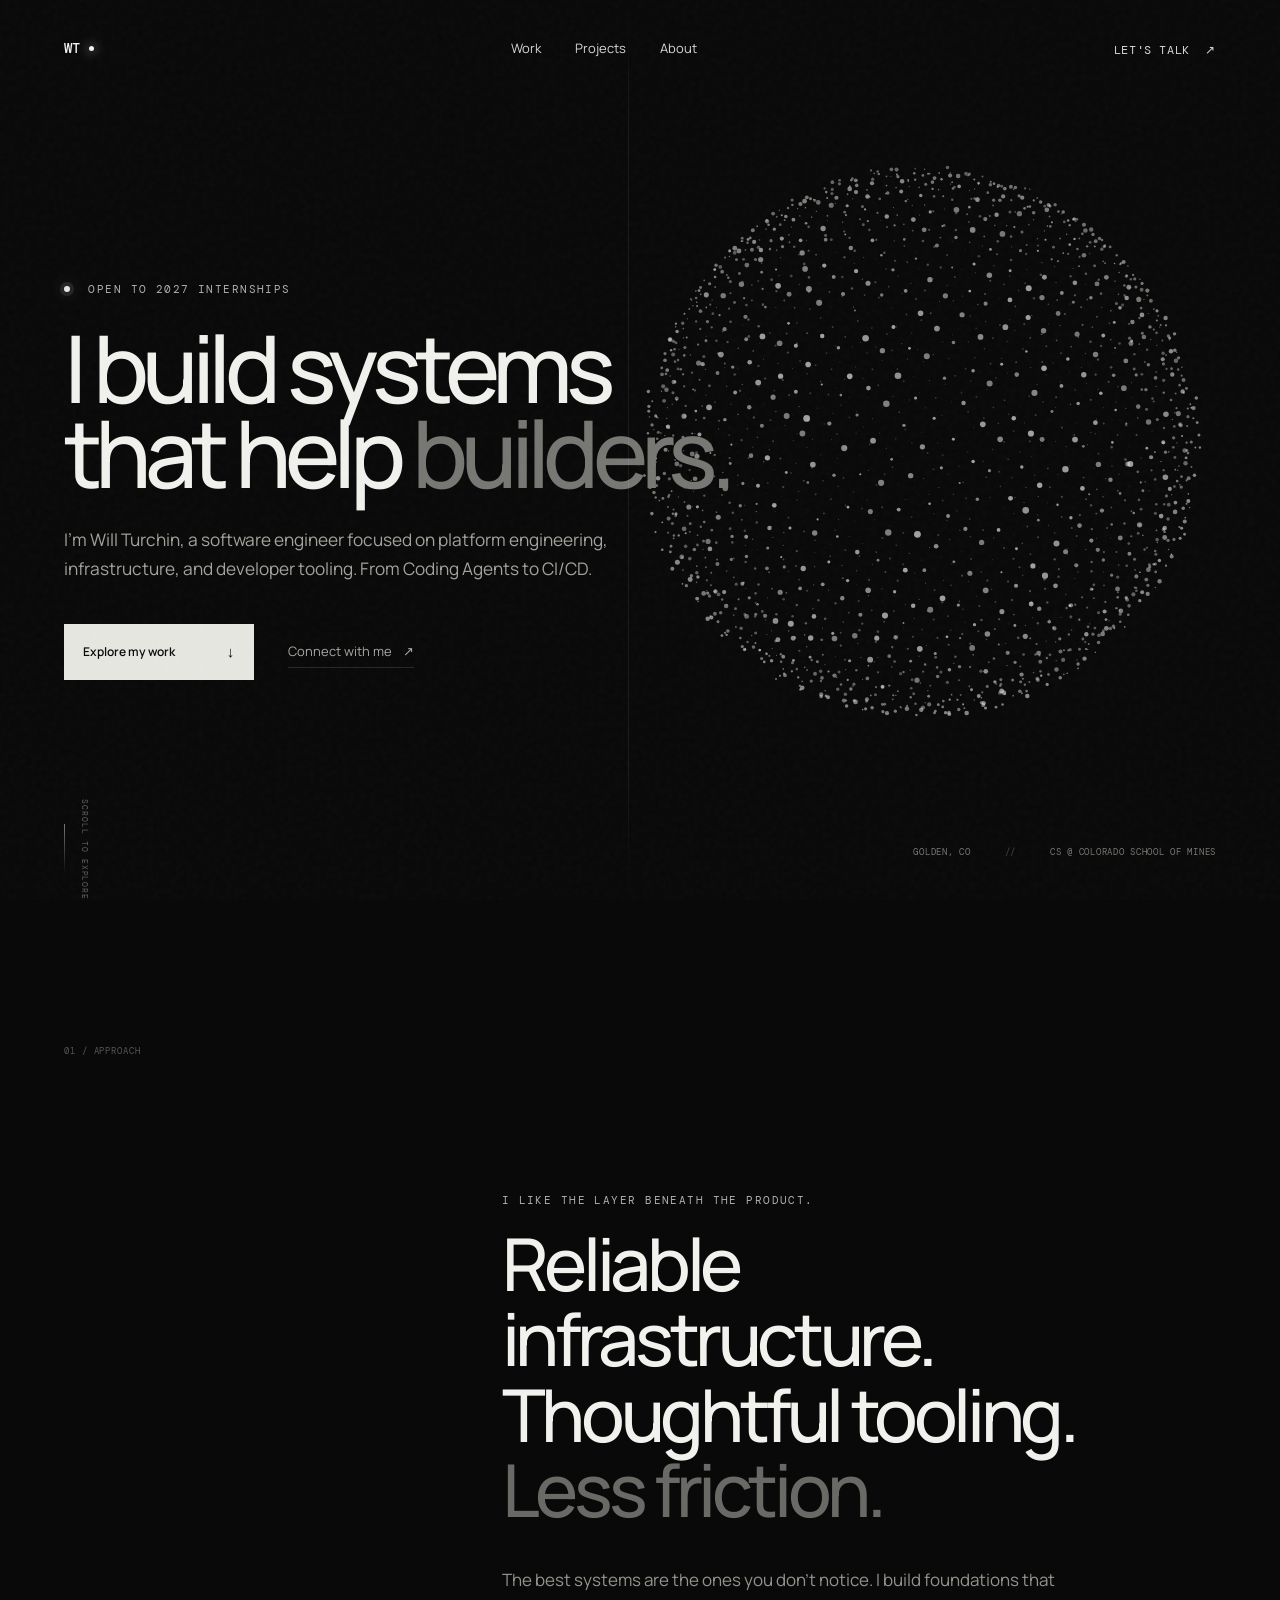
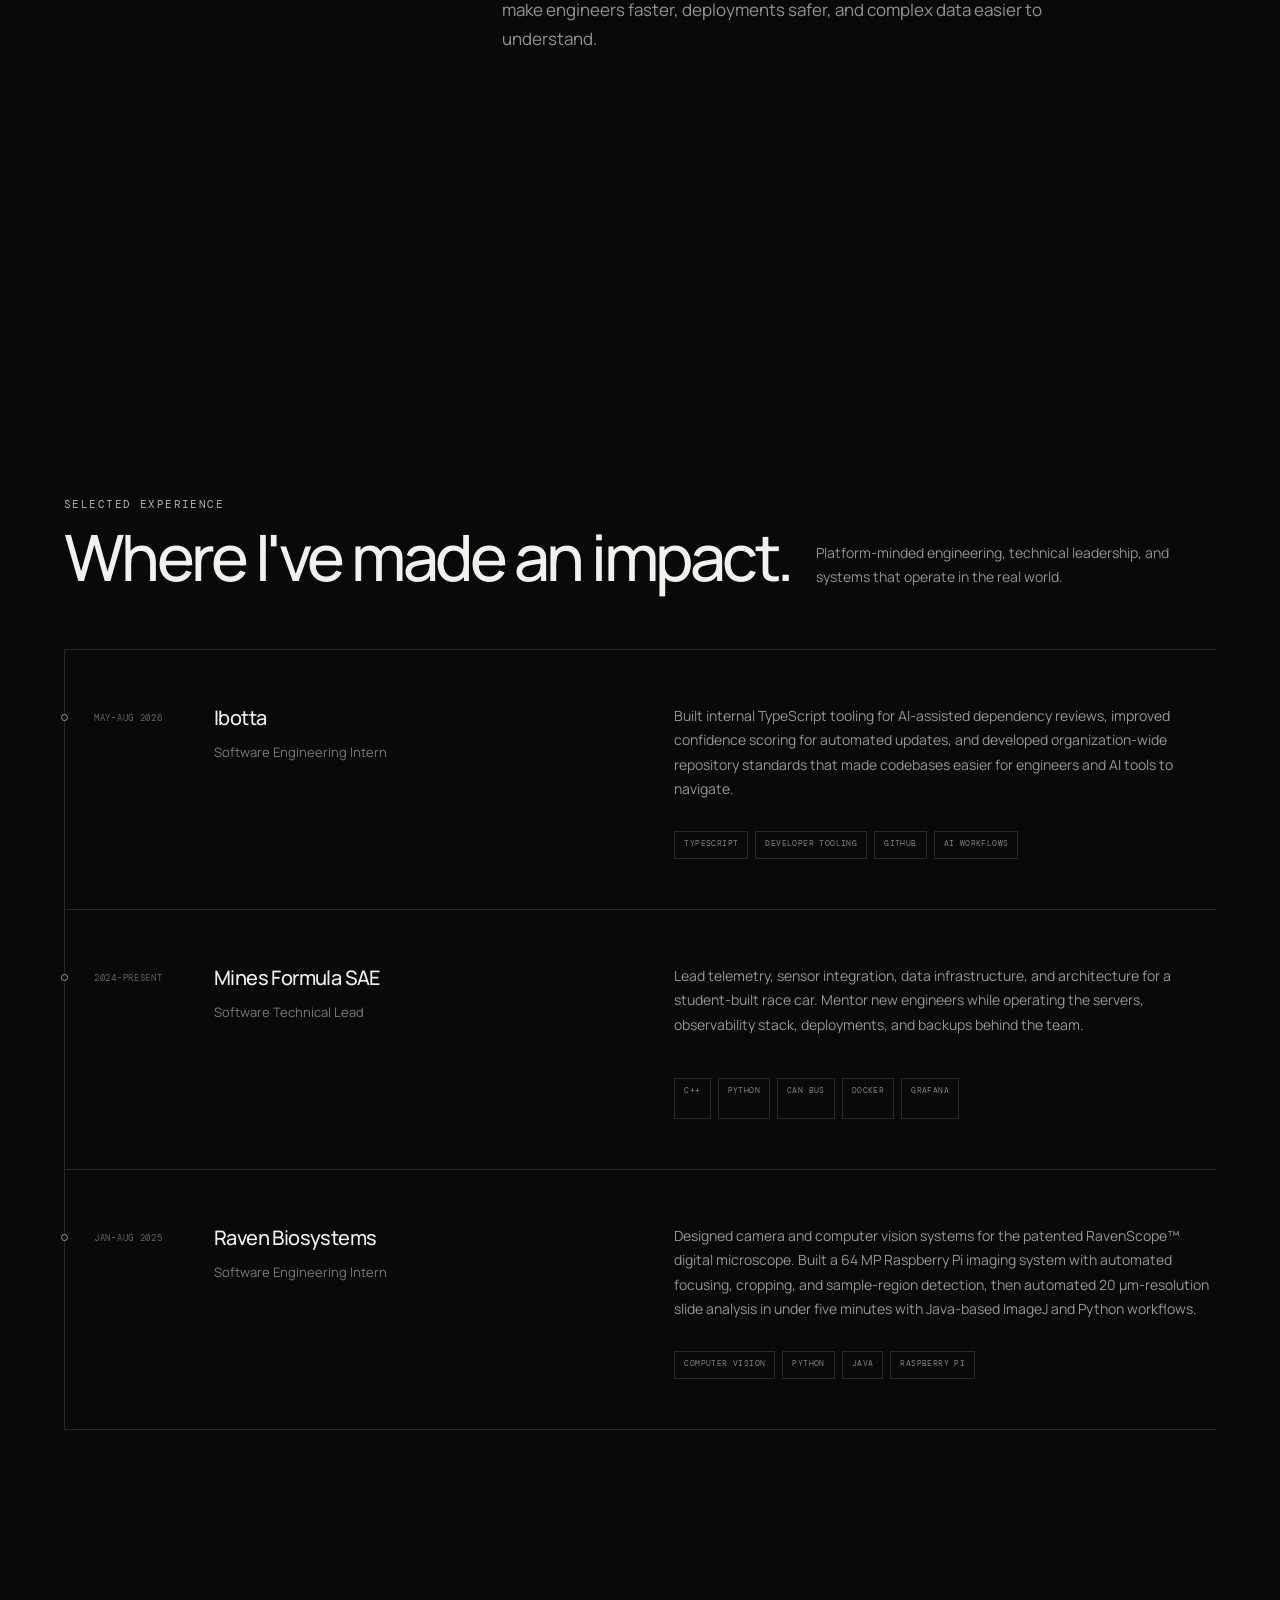
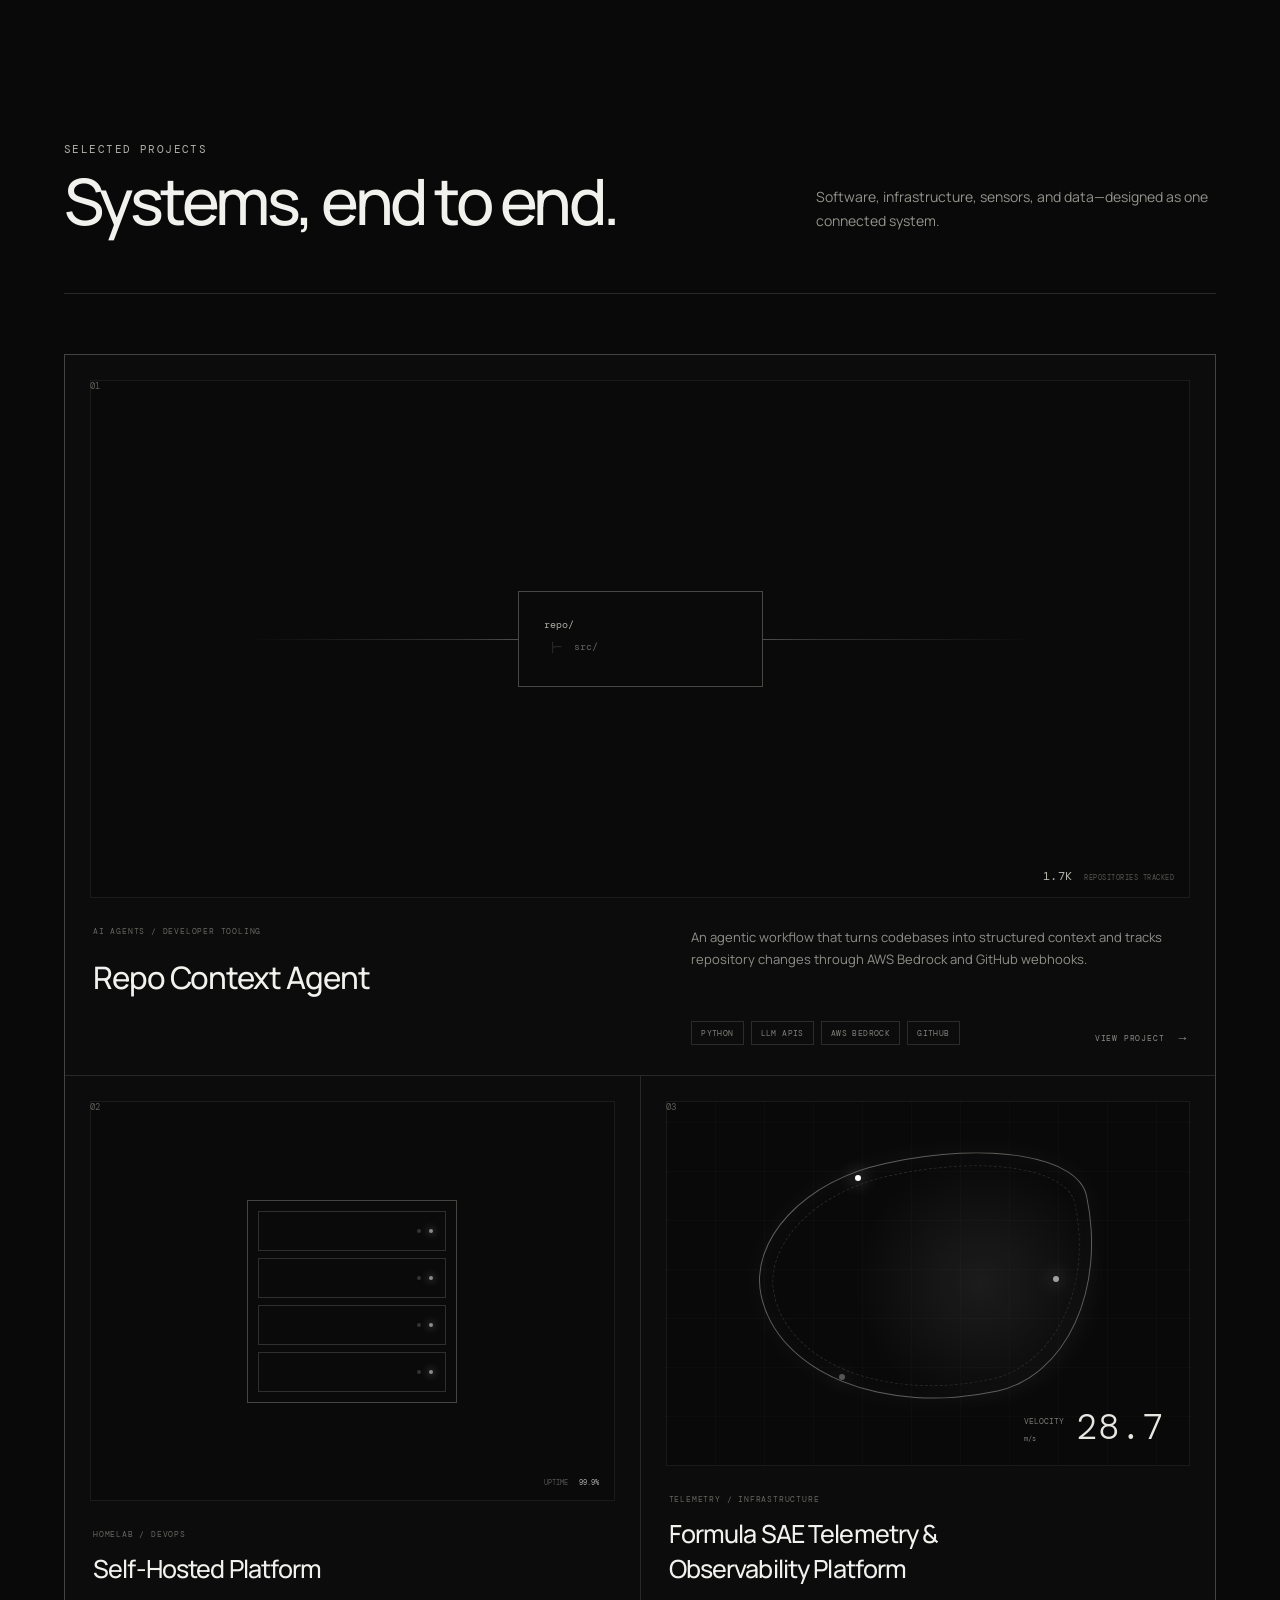
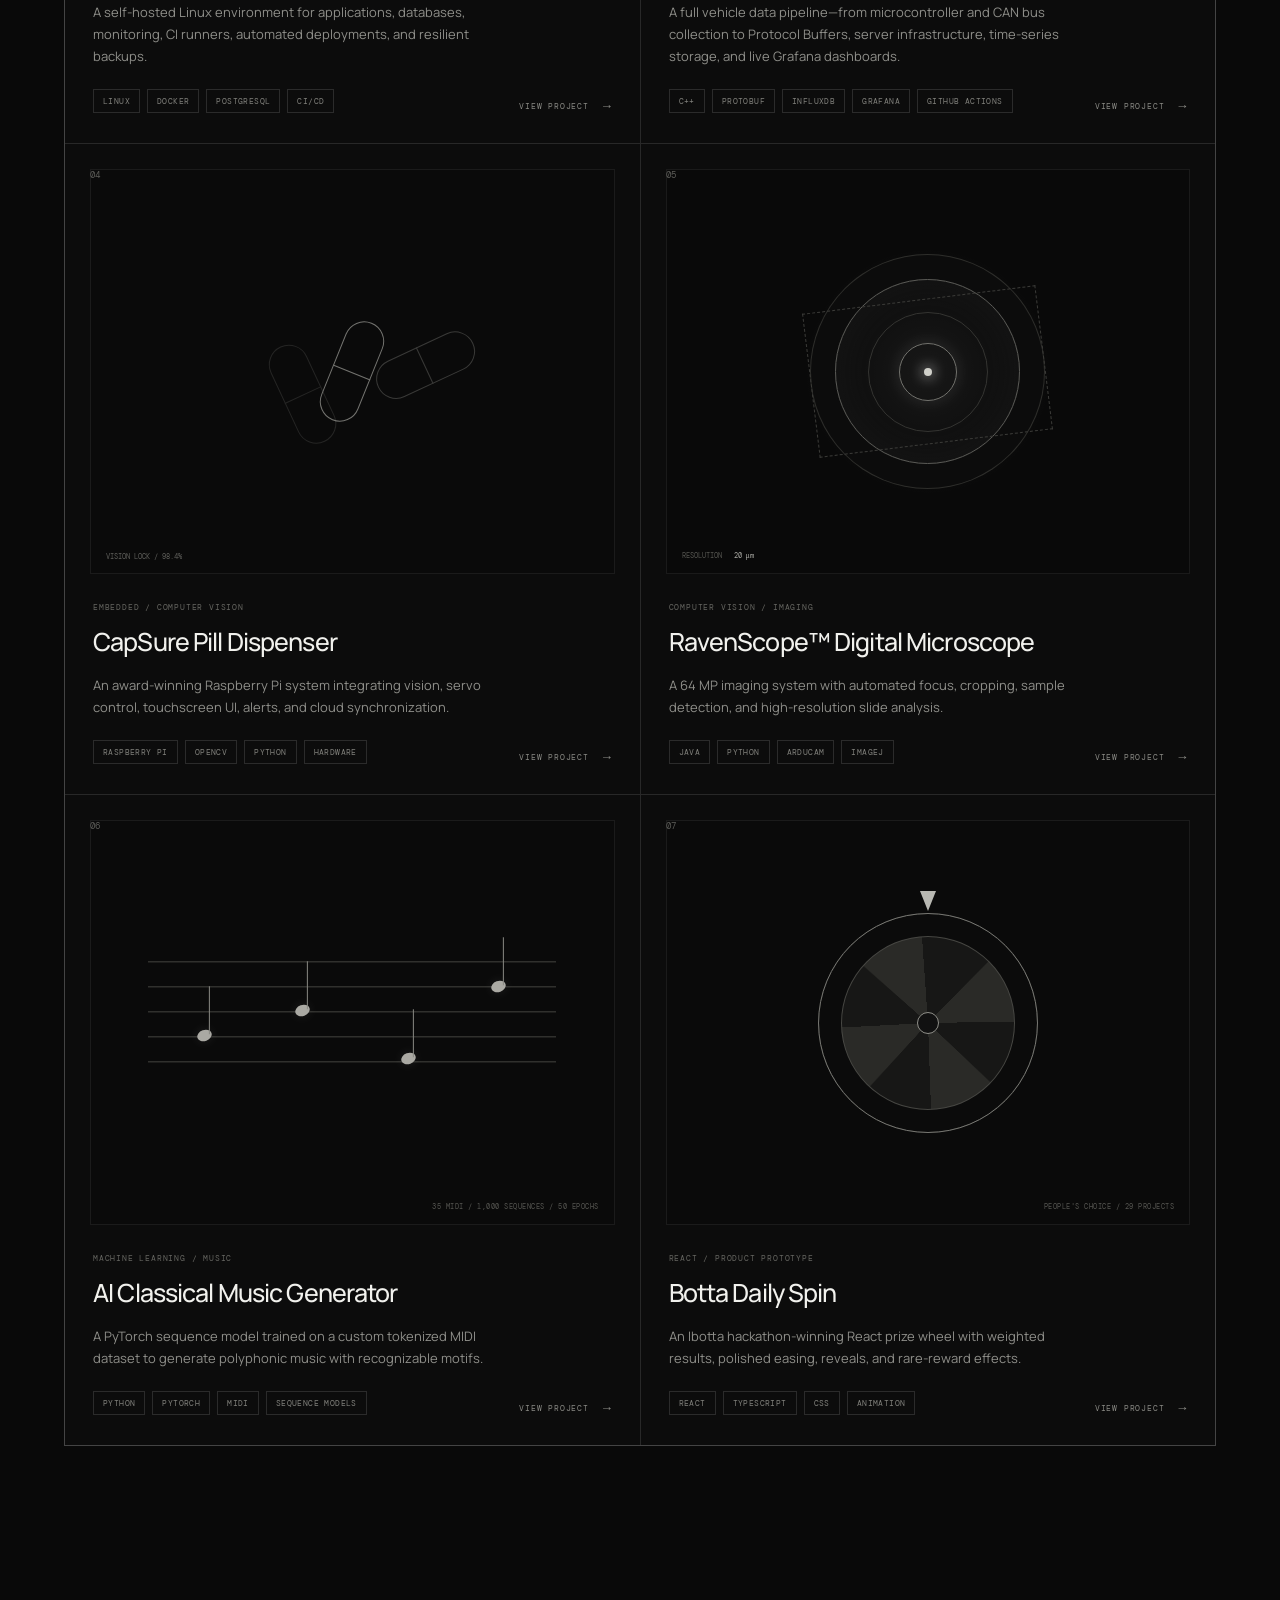
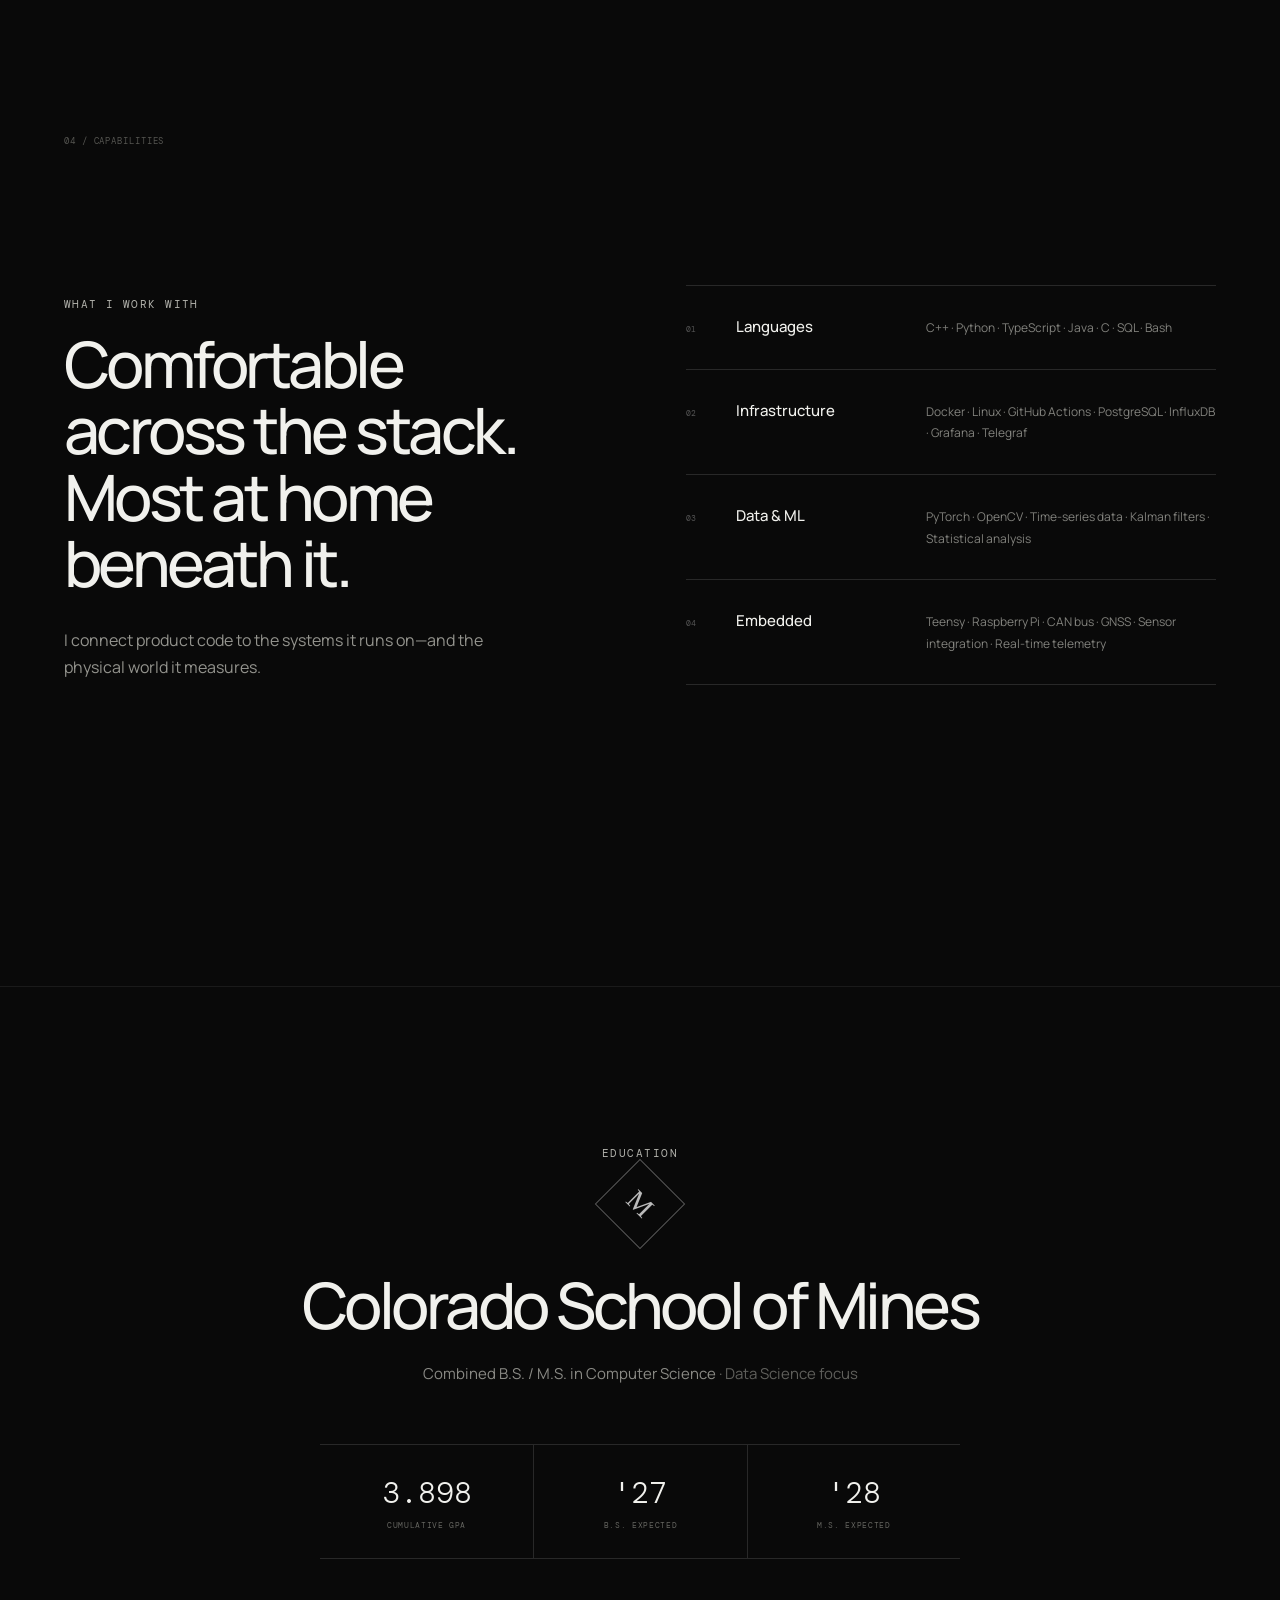
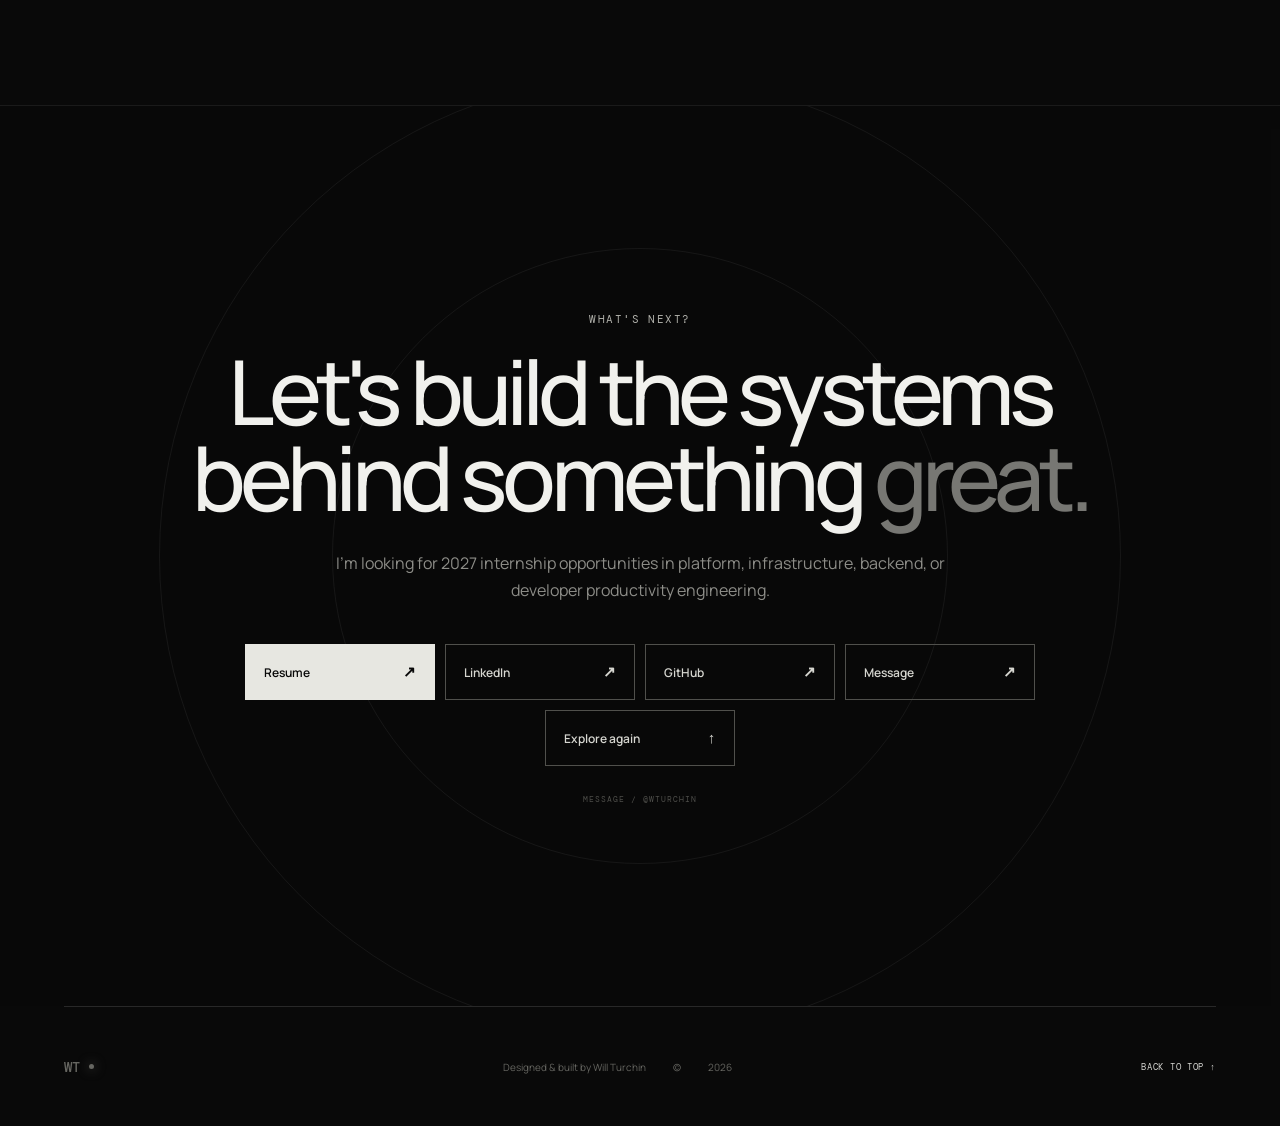
==== commit 604938bb: "feat: switched the title and business of experience" ====
--- a/index.html
+++ b/index.html
@@ -93,8 +93,8 @@
             <div class="timeline-date mono">MAY-AUG 2026</div>
             <div class="timeline-content">
               <div class="role-line">
-                <h3>Software Engineering Intern</h3>
-                <span>Ibotta</span>
+                <h3>Ibotta</h3>
+                <span>Software Engineering Intern</span>
               </div>
               <p>
                 Built internal TypeScript tooling for AI-assisted dependency reviews, improved
@@ -112,8 +112,8 @@
             <div class="timeline-date mono">2024-PRESENT</div>
             <div class="timeline-content">
               <div class="role-line">
-                <h3>Software Technical Lead</h3>
-                <span>Mines Formula SAE</span>
+                <h3>Mines Formula SAE</h3>
+                <span>Software Technical Lead</span>
               </div>
               <p>
                 Lead telemetry, sensor integration, data infrastructure, and architecture for a
@@ -131,8 +131,8 @@
             <div class="timeline-date mono">JAN-AUG 2025</div>
             <div class="timeline-content">
               <div class="role-line">
-                <h3>Software Engineering Intern</h3>
-                <span>Raven Biosystems</span>
+                <h3>Raven Biosystems</h3>
+                <span>Software Engineering Intern</span>
               </div>
               <p>
                 Designed camera and computer vision systems for the patented RavenScope™ digital
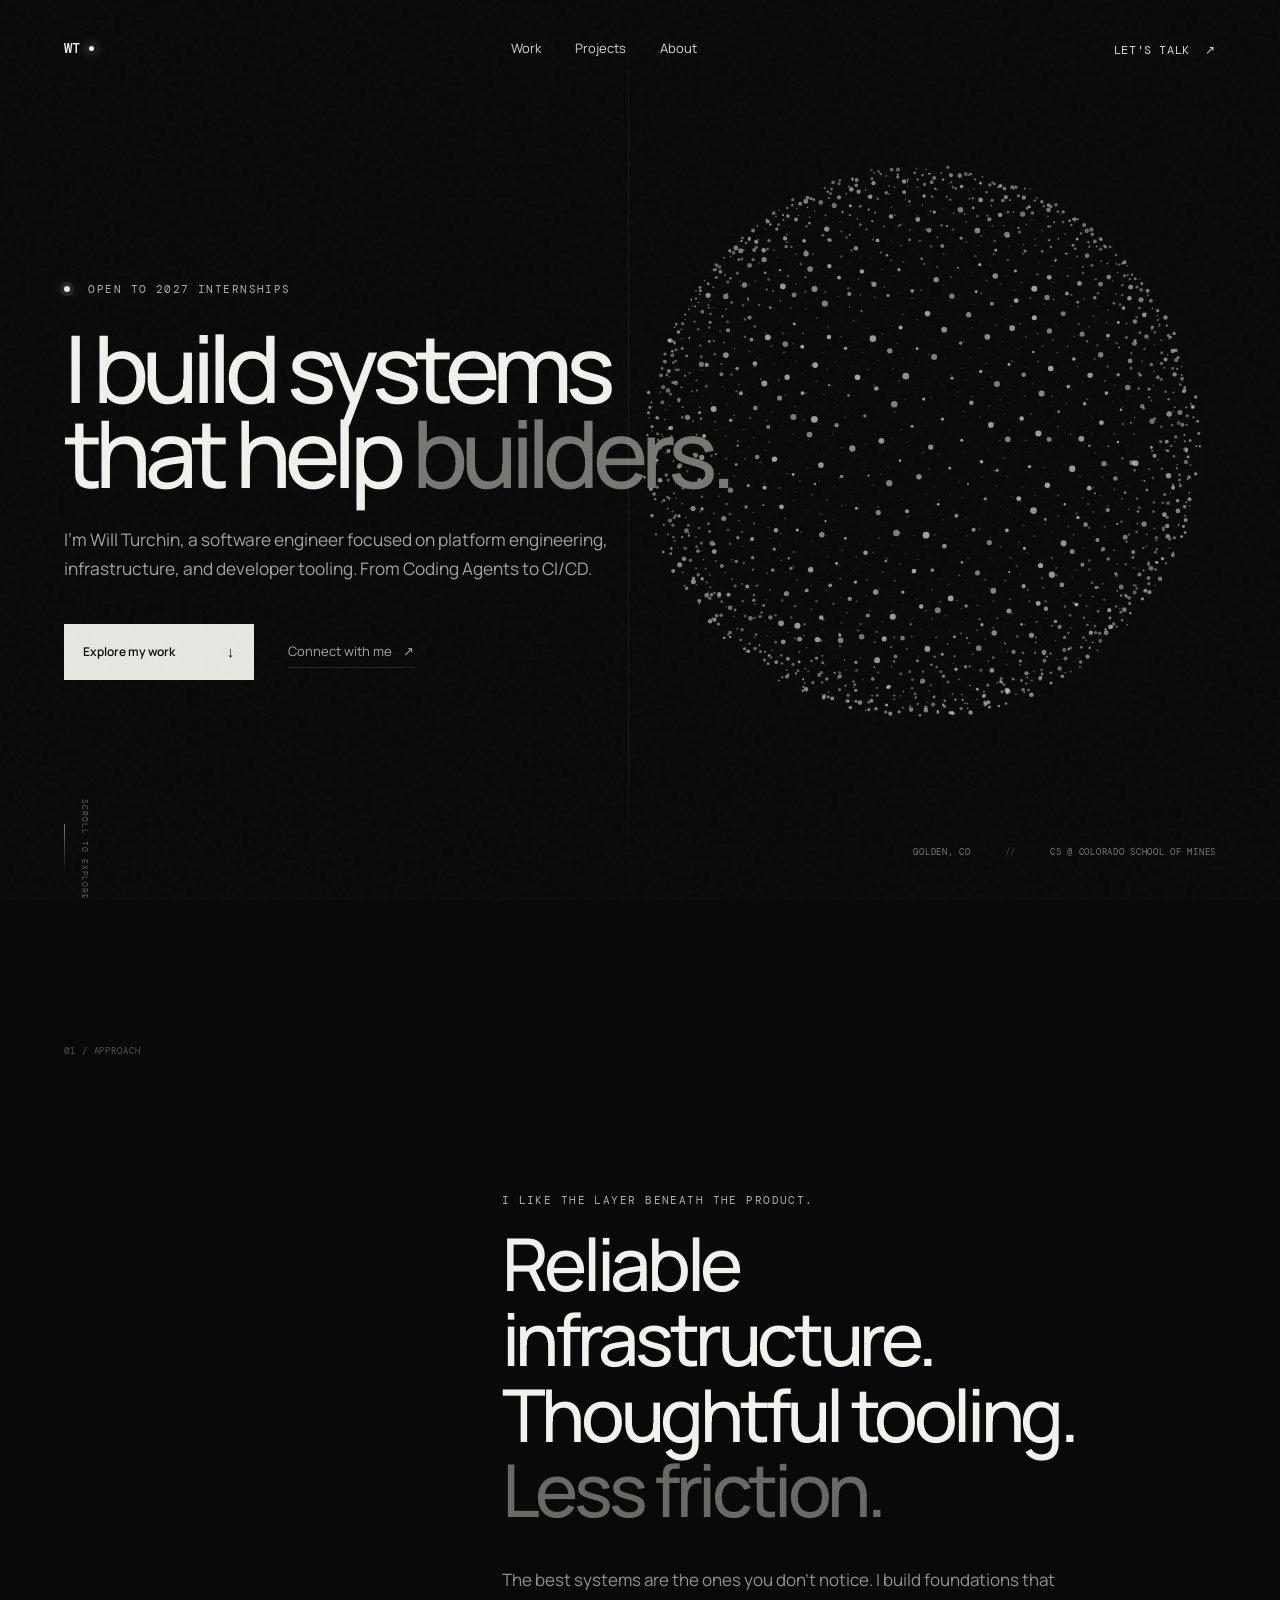
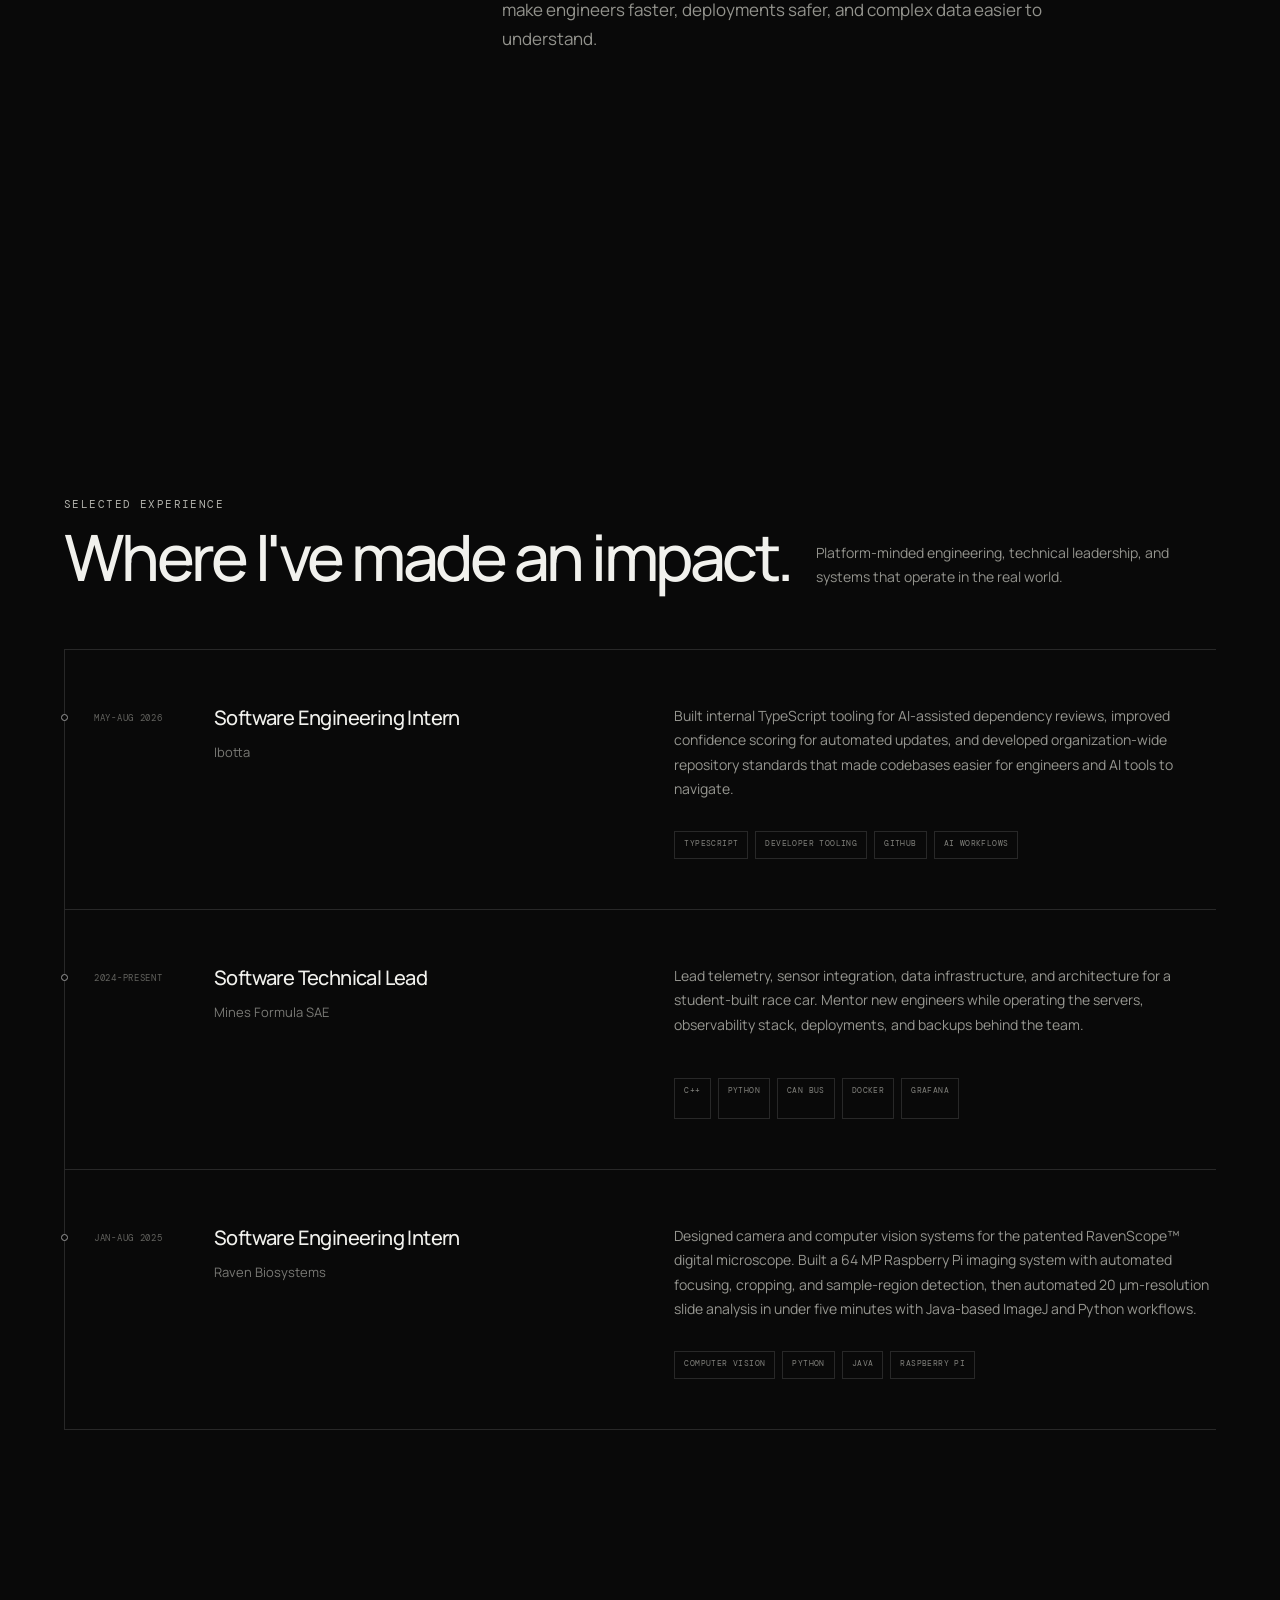
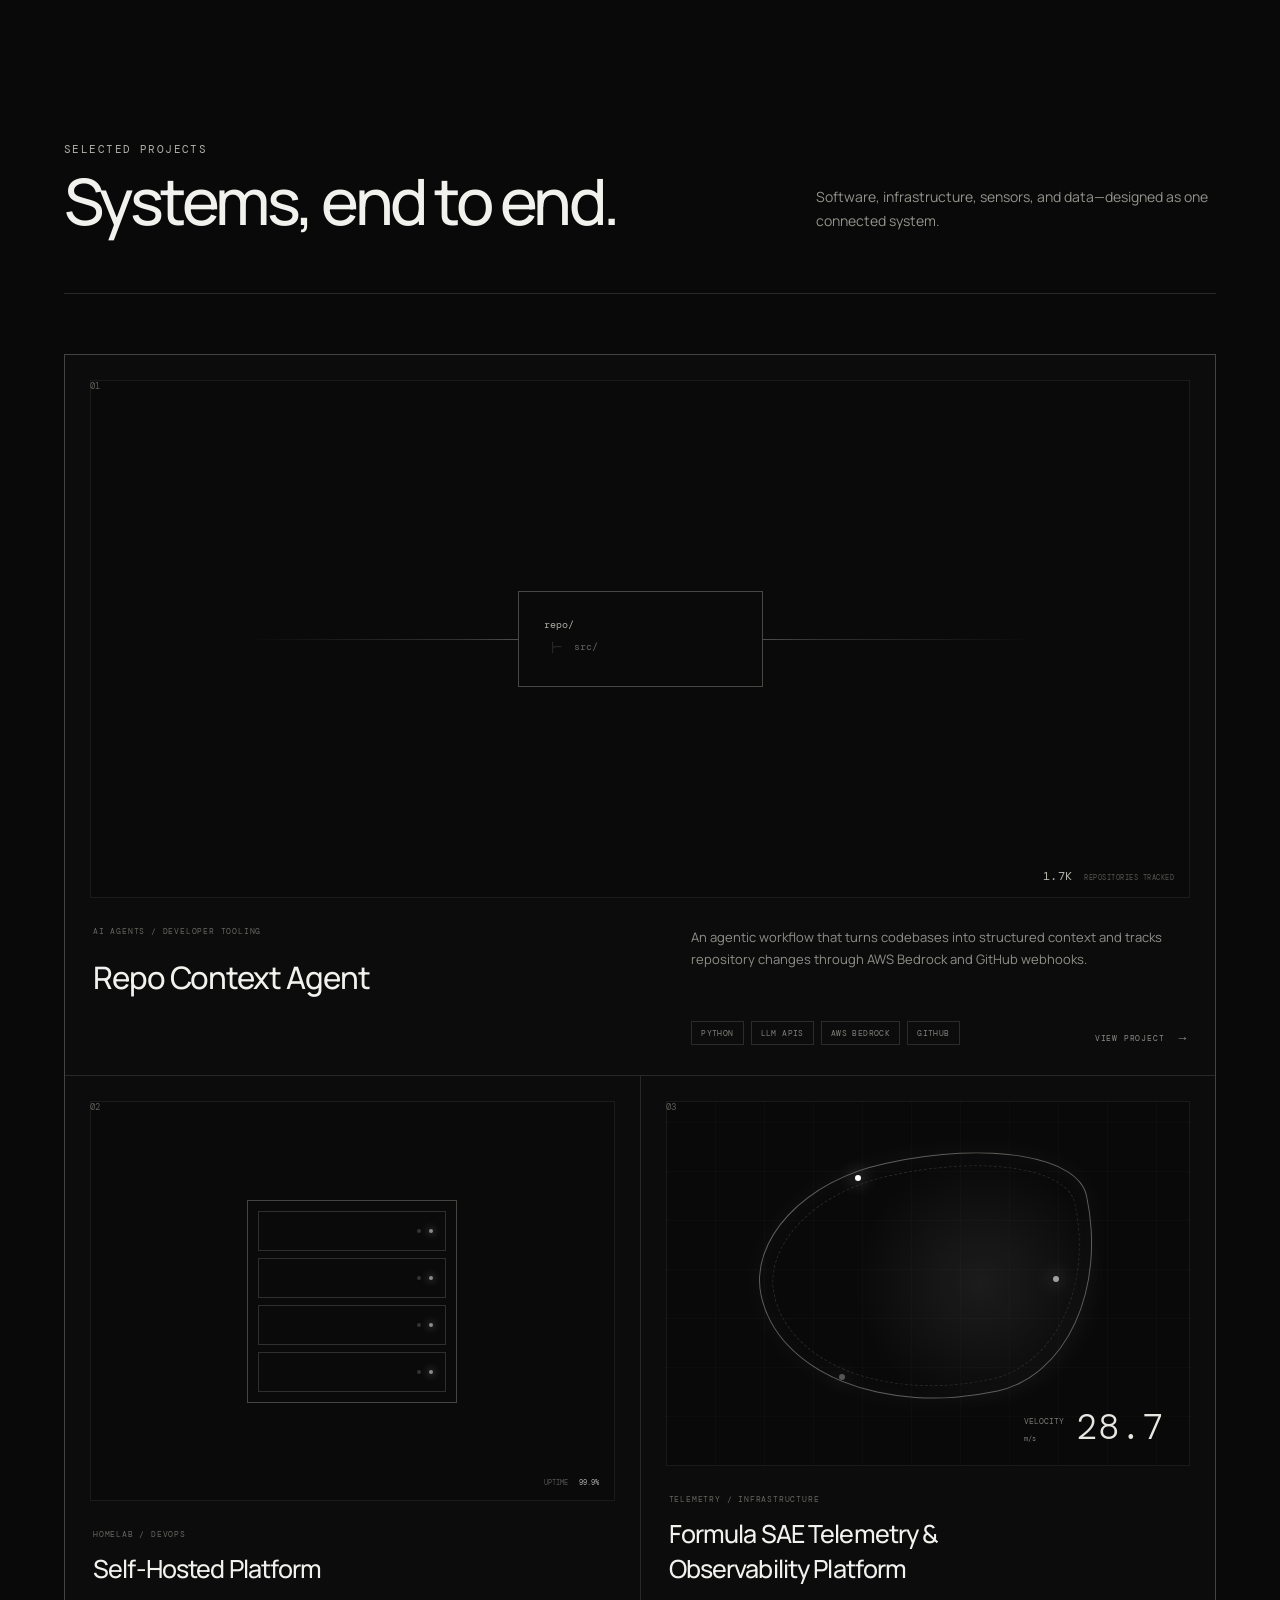
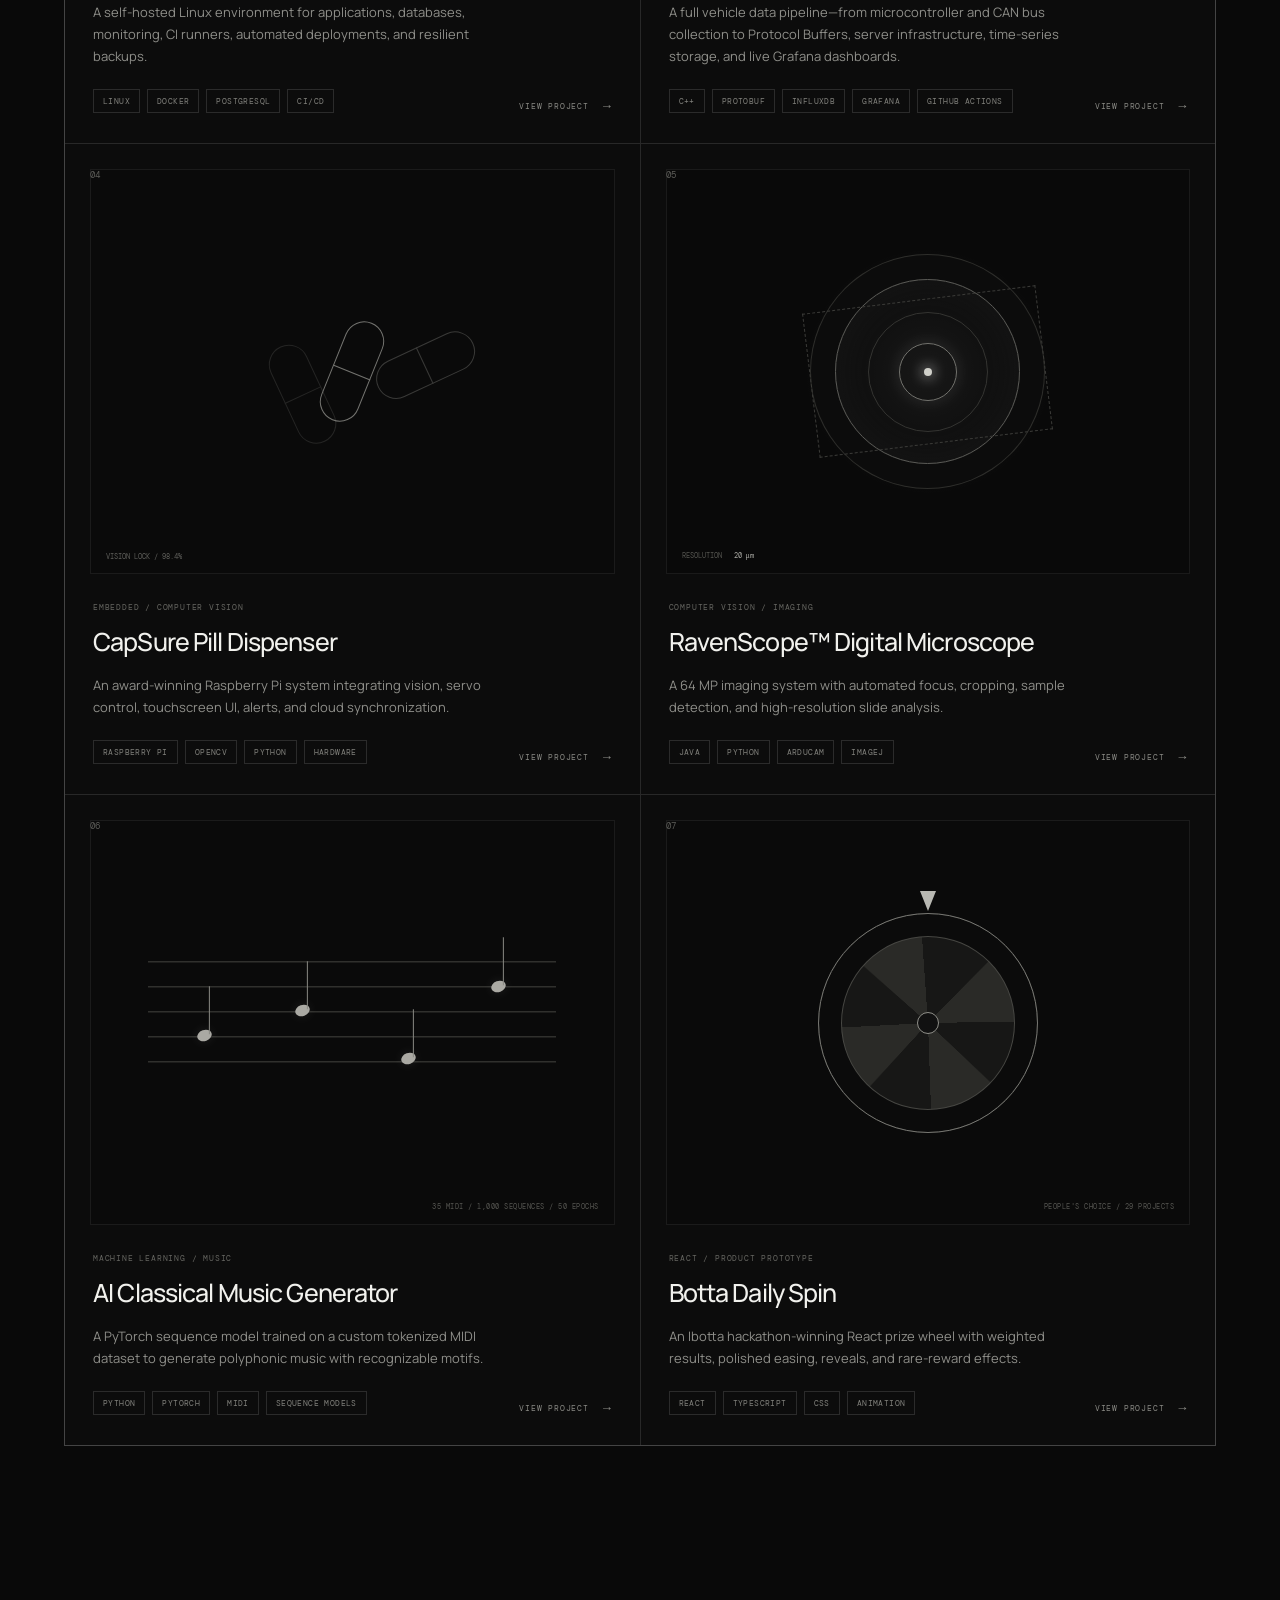
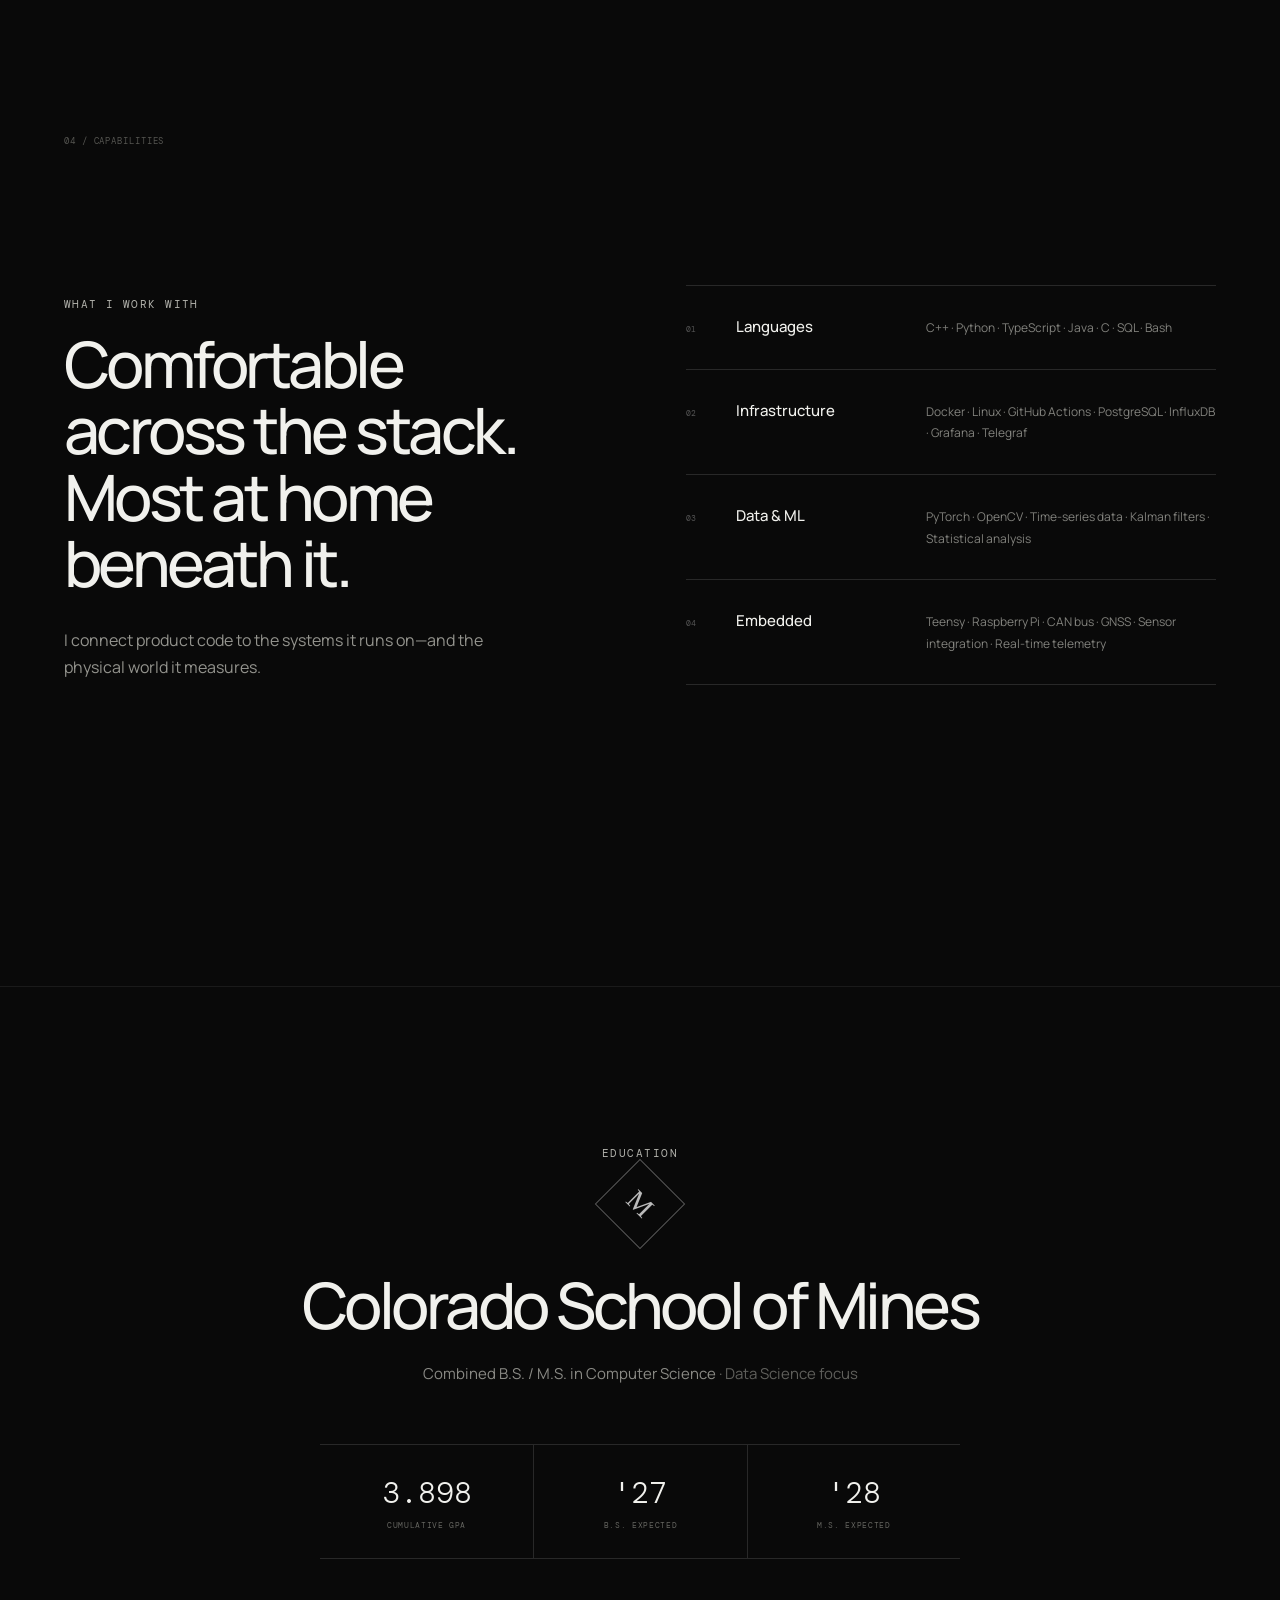
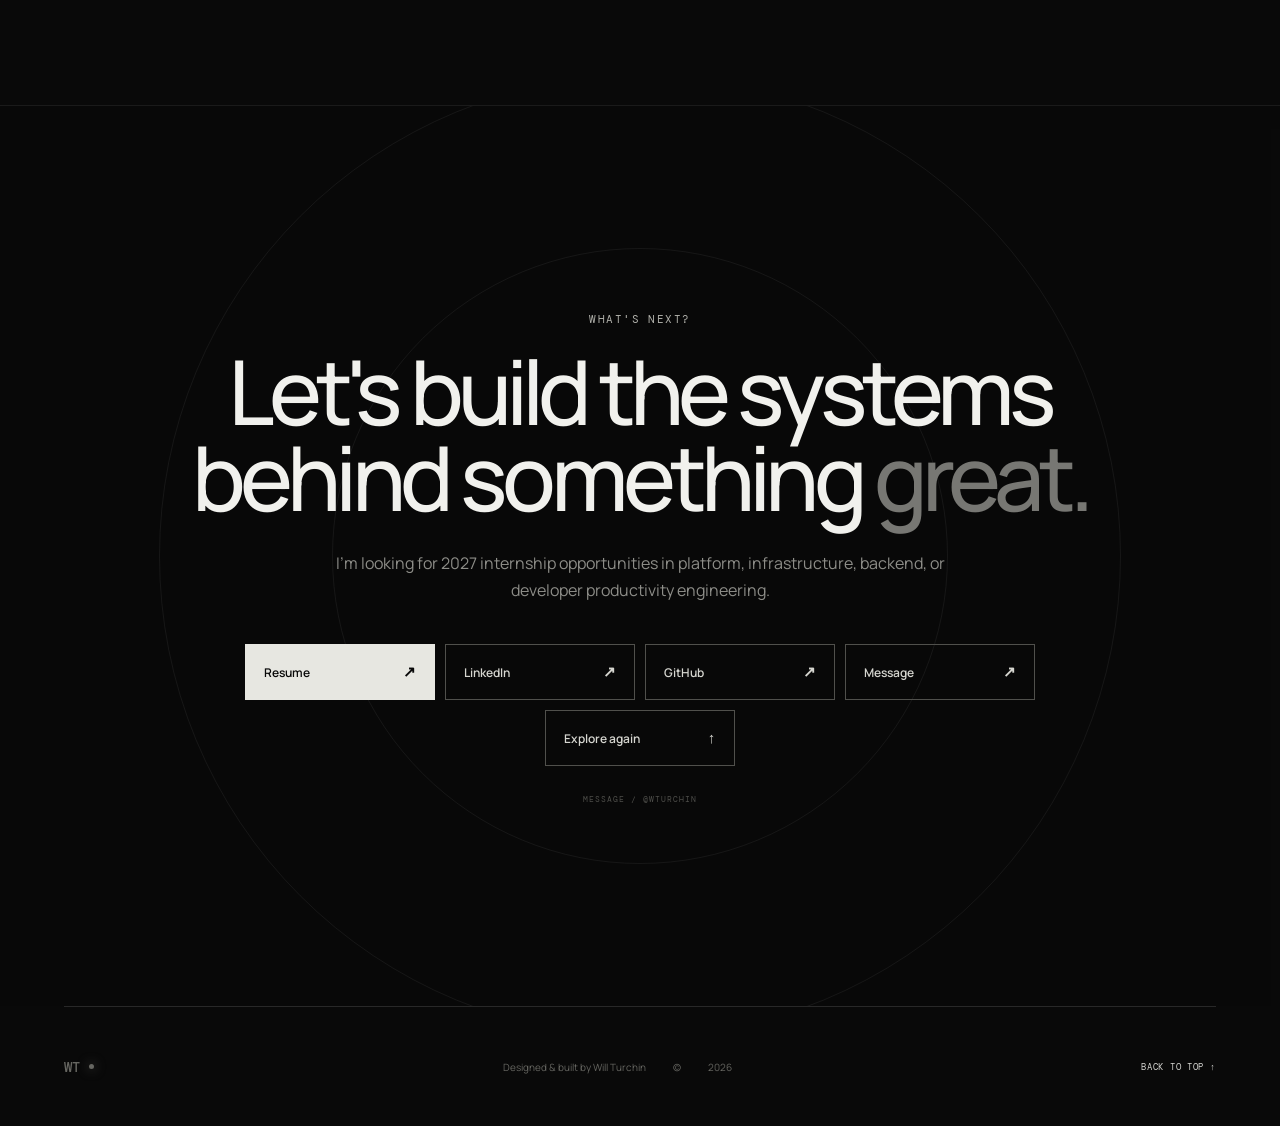
==== commit c4ba01d3: "bug: pointing not to resume" ====
--- a/index.html
+++ b/index.html
@@ -36,7 +36,7 @@
           Let's talk <span aria-hidden="true">↗</span>
         </button>
         <div class="header-cta-menu" id="contact-menu" aria-label="Ways to connect">
-          <a href="assets/will-turchin-resume.pdf" target="_blank" rel="noreferrer">Resume <span>↗</span></a>
+          <a href="assets/Will_Turchin_Resume.pdf" target="_blank" rel="noreferrer">Resume <span>↗</span></a>
           <a href="https://www.linkedin.com/in/william-turchin/" target="_blank" rel="noreferrer">LinkedIn <span>↗</span></a>
           <a href="https://github.com/will-turchin" target="_blank" rel="noreferrer">GitHub <span>↗</span></a>
           <a href="#contact-message" data-contact-open aria-controls="contact-panel">Message <span>↗</span></a>
@@ -93,8 +93,8 @@
             <div class="timeline-date mono">MAY-AUG 2026</div>
             <div class="timeline-content">
               <div class="role-line">
-                <h3>Ibotta</h3>
-                <span>Software Engineering Intern</span>
+                <h3>Software Engineering Intern</h3>
+                <span>Ibotta</span>
               </div>
               <p>
                 Built internal TypeScript tooling for AI-assisted dependency reviews, improved
@@ -112,8 +112,8 @@
             <div class="timeline-date mono">2024-PRESENT</div>
             <div class="timeline-content">
               <div class="role-line">
-                <h3>Mines Formula SAE</h3>
-                <span>Software Technical Lead</span>
+                <h3>Software Technical Lead</h3>
+                <span>Mines Formula SAE</span>
               </div>
               <p>
                 Lead telemetry, sensor integration, data infrastructure, and architecture for a
@@ -131,8 +131,8 @@
             <div class="timeline-date mono">JAN-AUG 2025</div>
             <div class="timeline-content">
               <div class="role-line">
-                <h3>Raven Biosystems</h3>
-                <span>Software Engineering Intern</span>
+                <h3>Software Engineering Intern</h3>
+                <span>Raven Biosystems</span>
               </div>
               <p>
                 Designed camera and computer vision systems for the patented RavenScope™ digital
@@ -337,7 +337,7 @@
             backend, or developer productivity engineering.
           </p>
           <div class="contact-actions">
-            <a class="button button-light" href="assets/will-turchin-resume.pdf" target="_blank" rel="noreferrer">Resume <span>↗</span></a>
+            <a class="button button-light" href="assets/Will_Turchin_Resume.pdf" target="_blank" rel="noreferrer">Resume <span>↗</span></a>
             <a class="button button-outline" href="https://www.linkedin.com/in/william-turchin/" target="_blank" rel="noreferrer">LinkedIn <span>↗</span></a>
             <a class="button button-outline" href="https://github.com/will-turchin" target="_blank" rel="noreferrer">GitHub <span>↗</span></a>
             <a class="button button-outline" href="#contact-message" data-contact-open aria-controls="contact-panel">Message <span>↗</span></a>
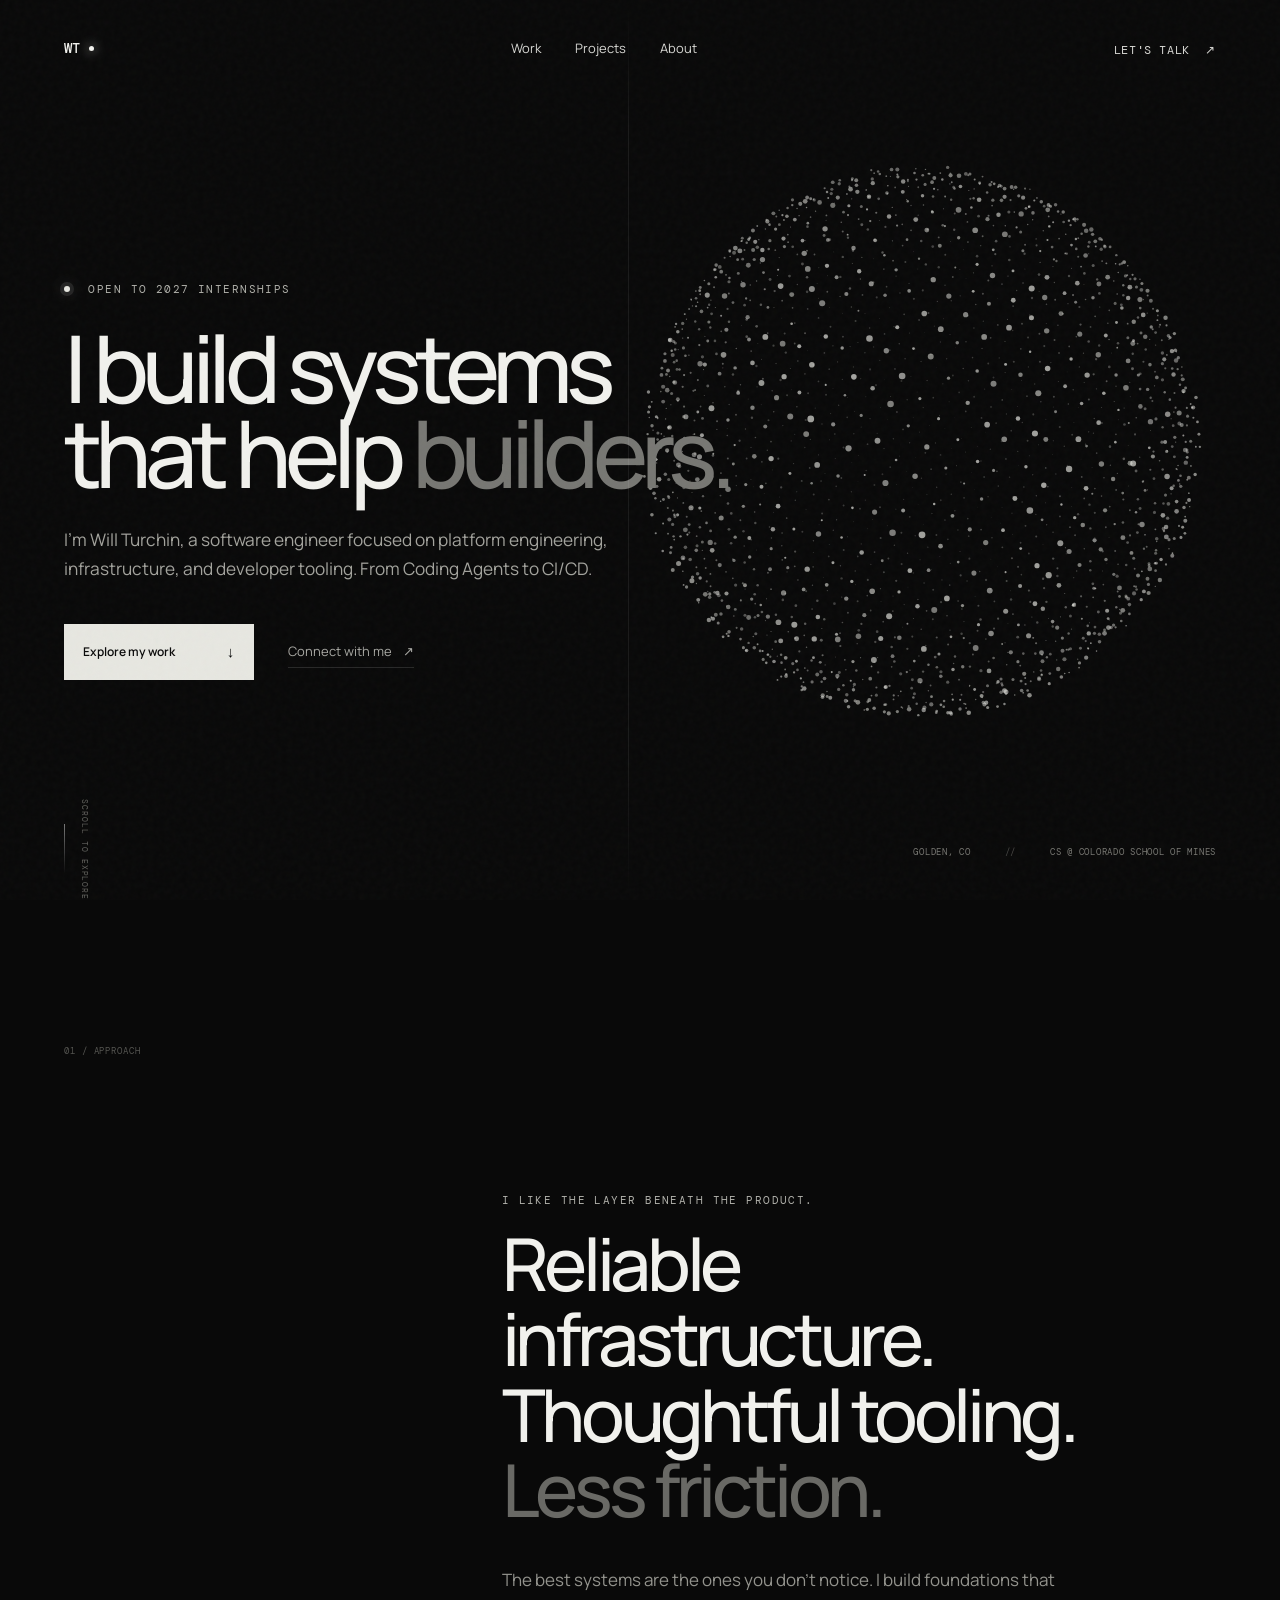
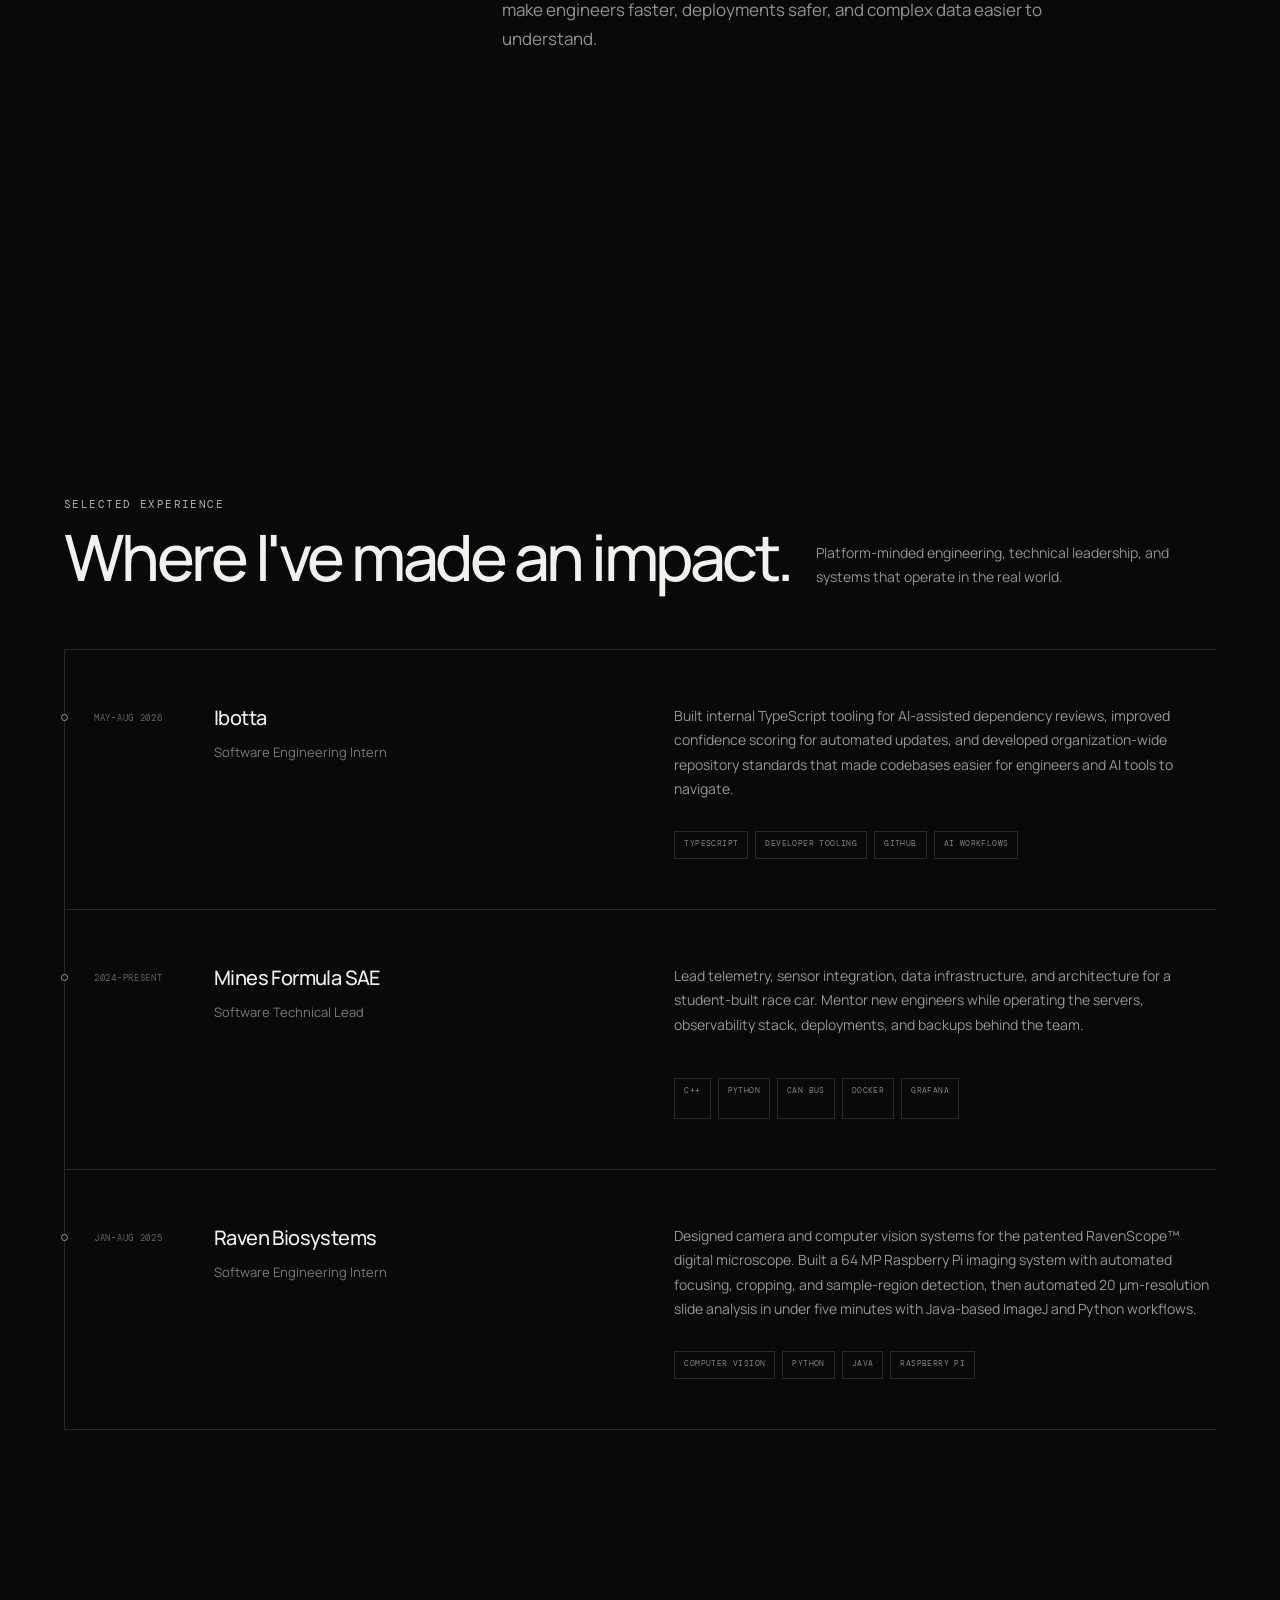
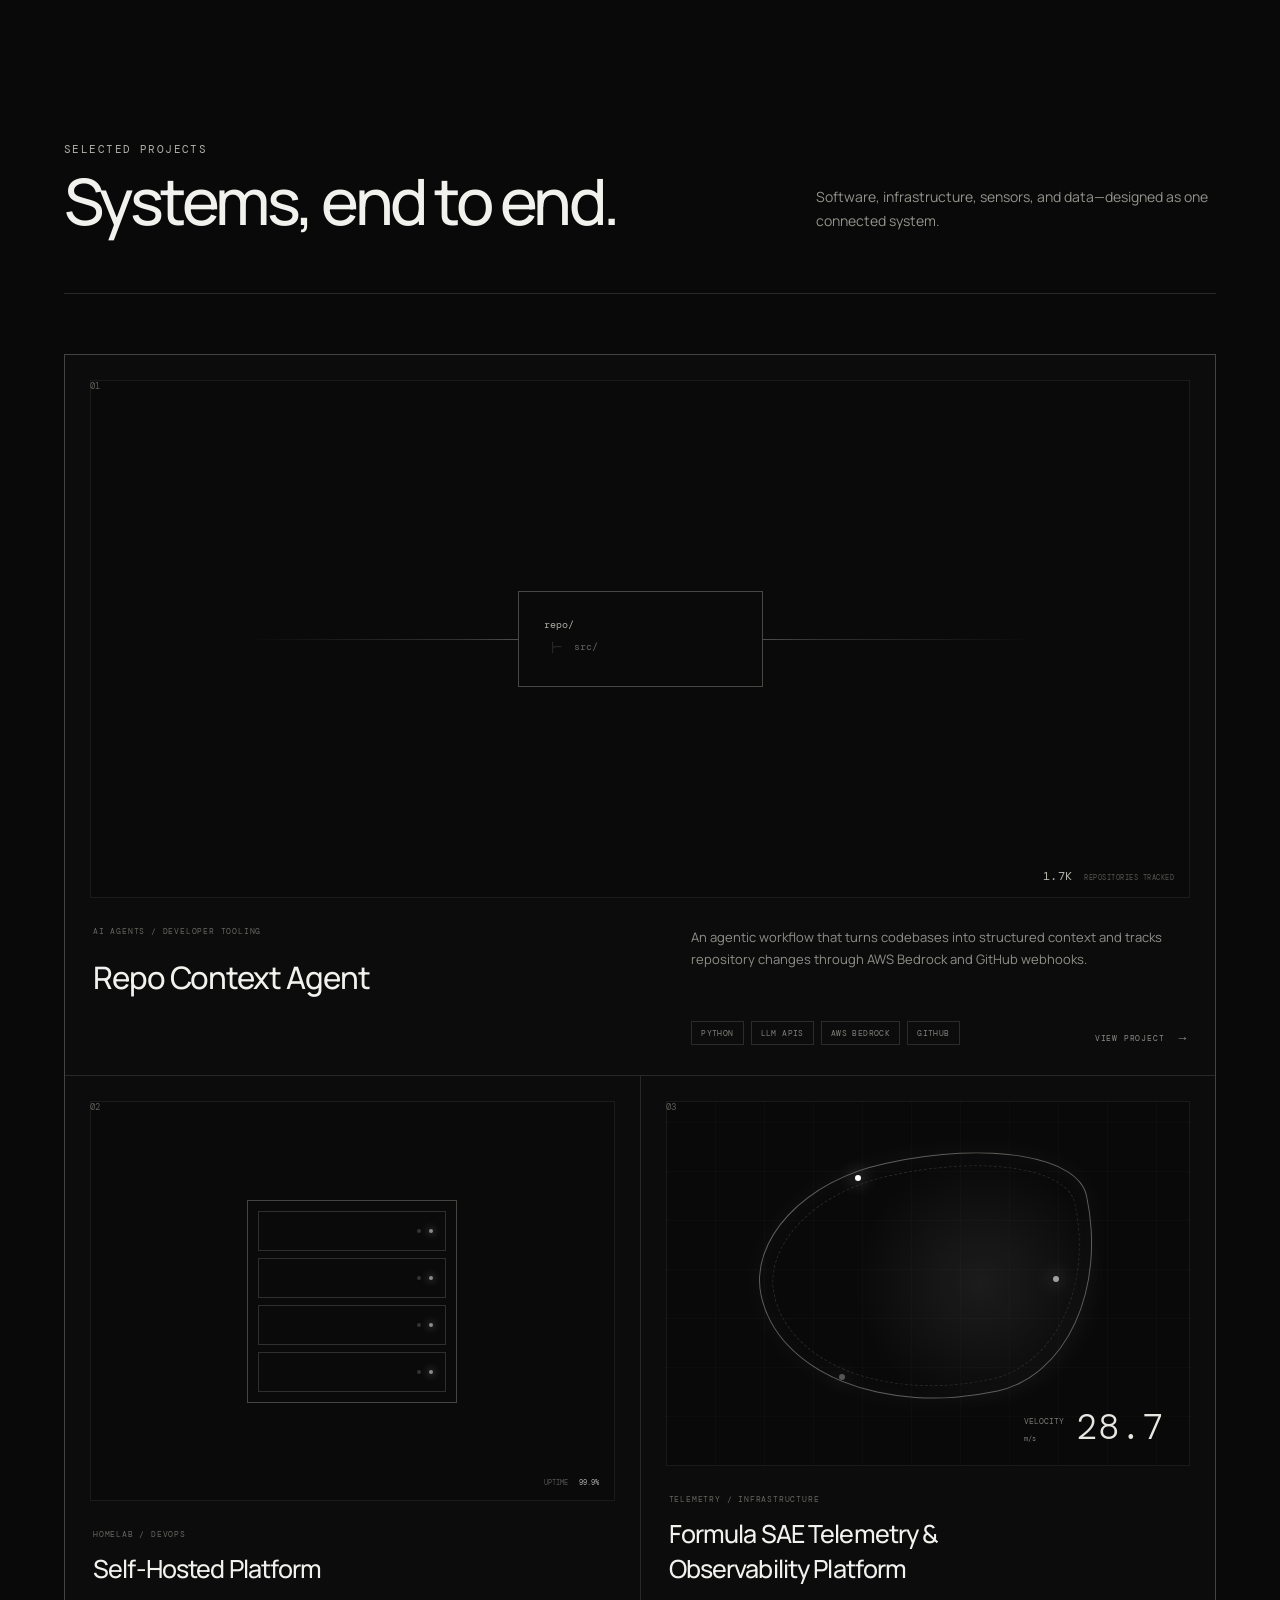
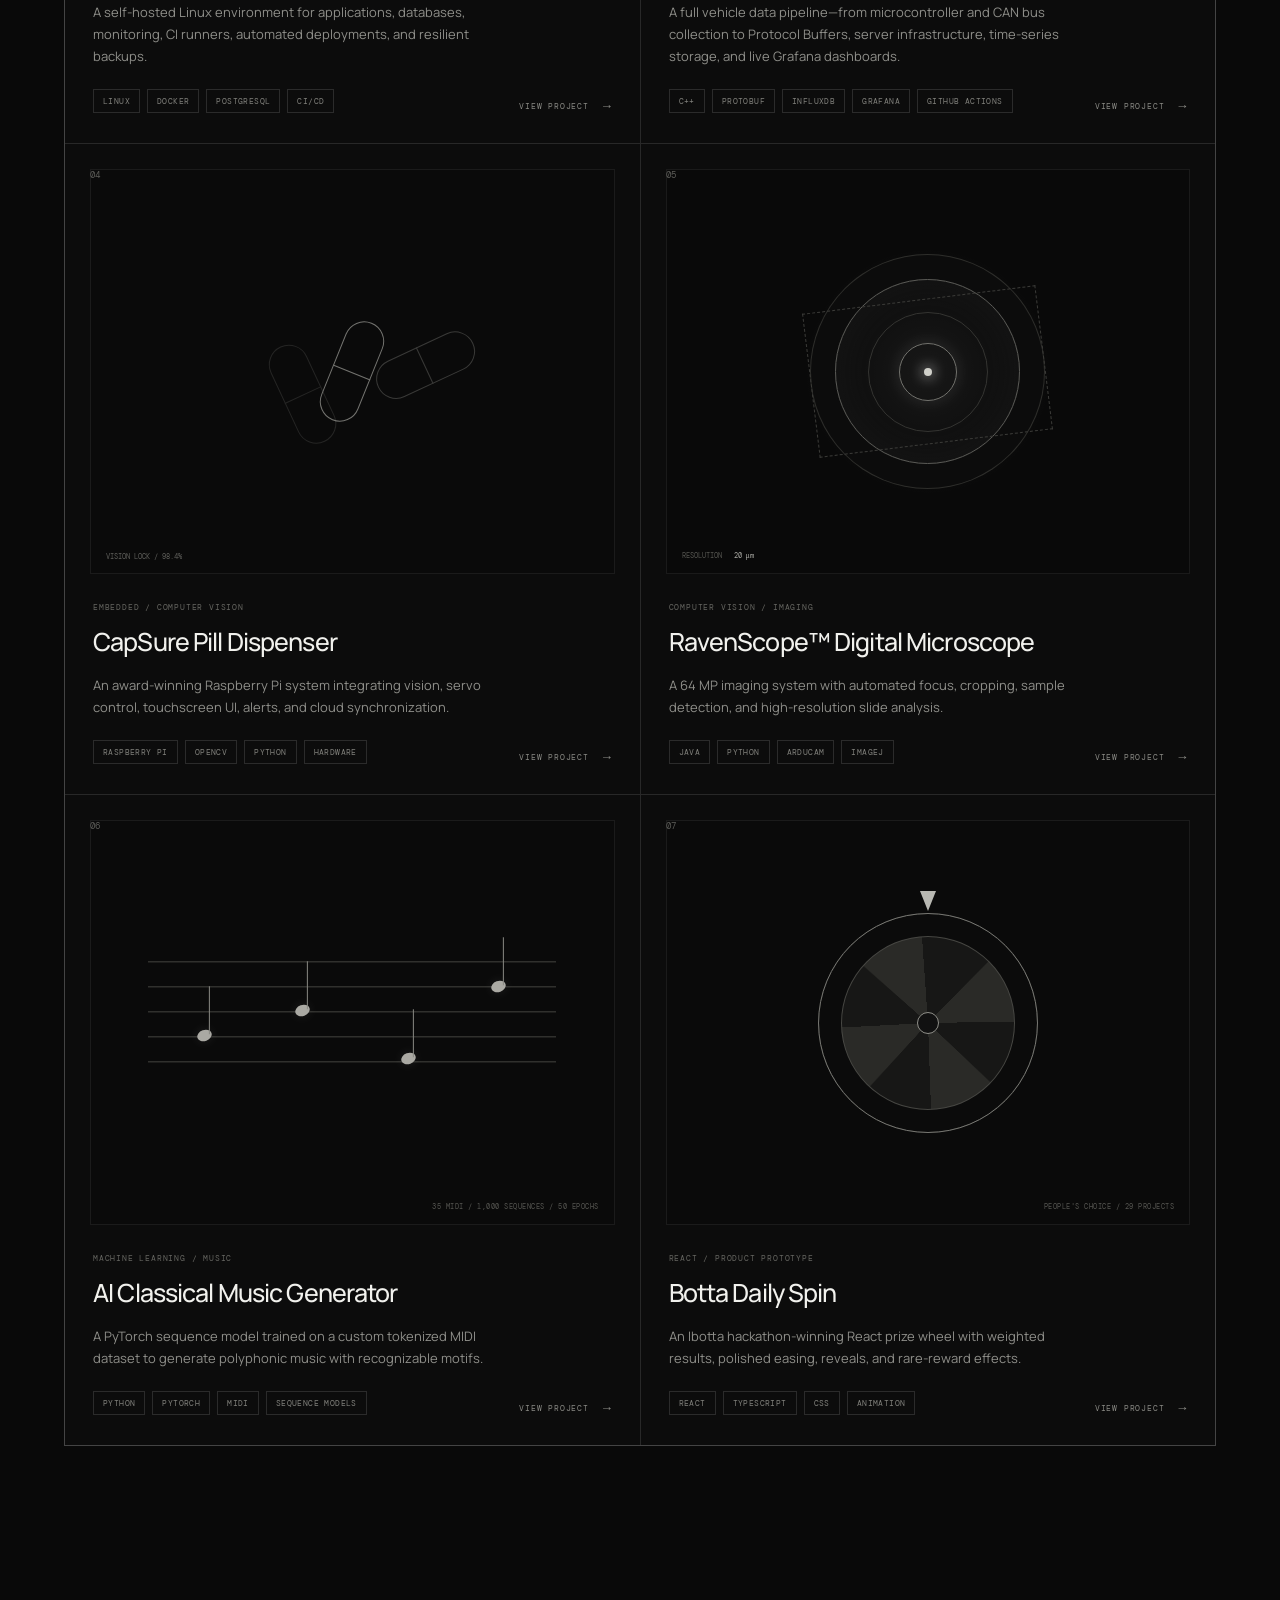
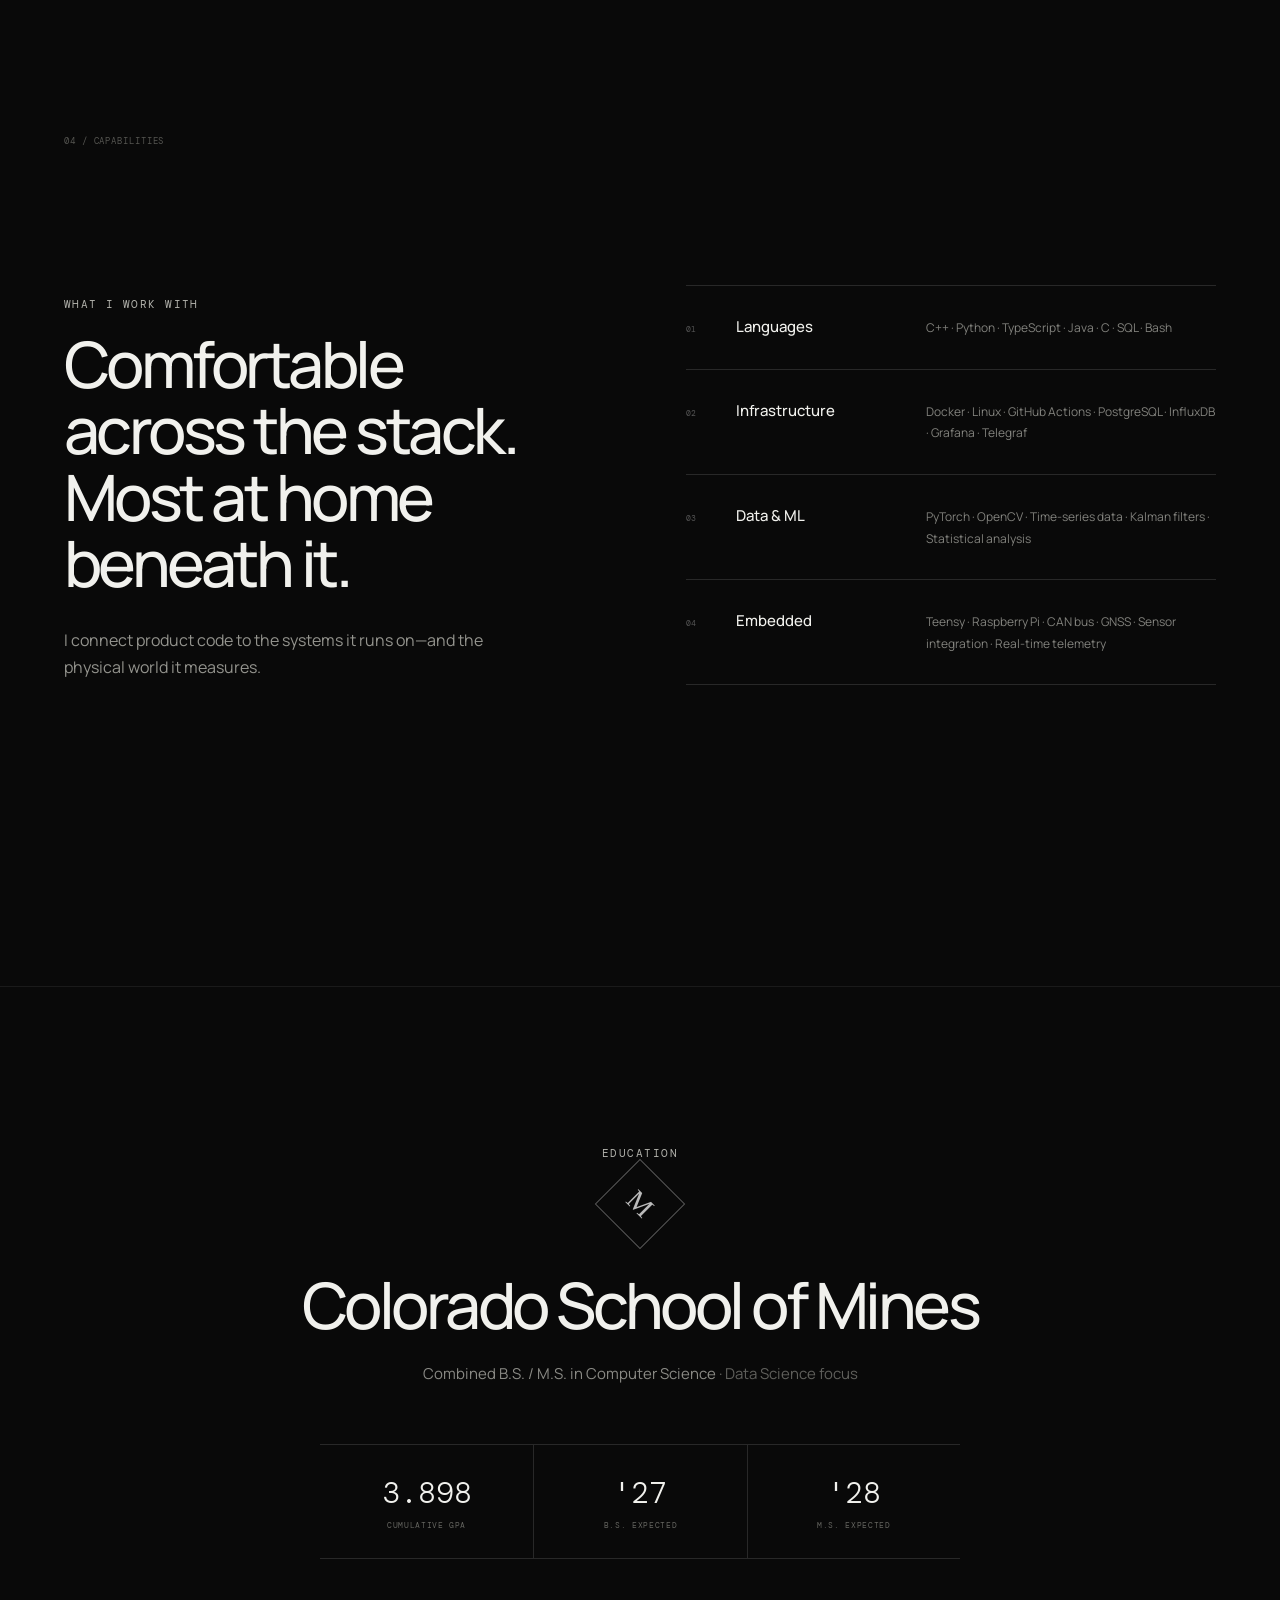
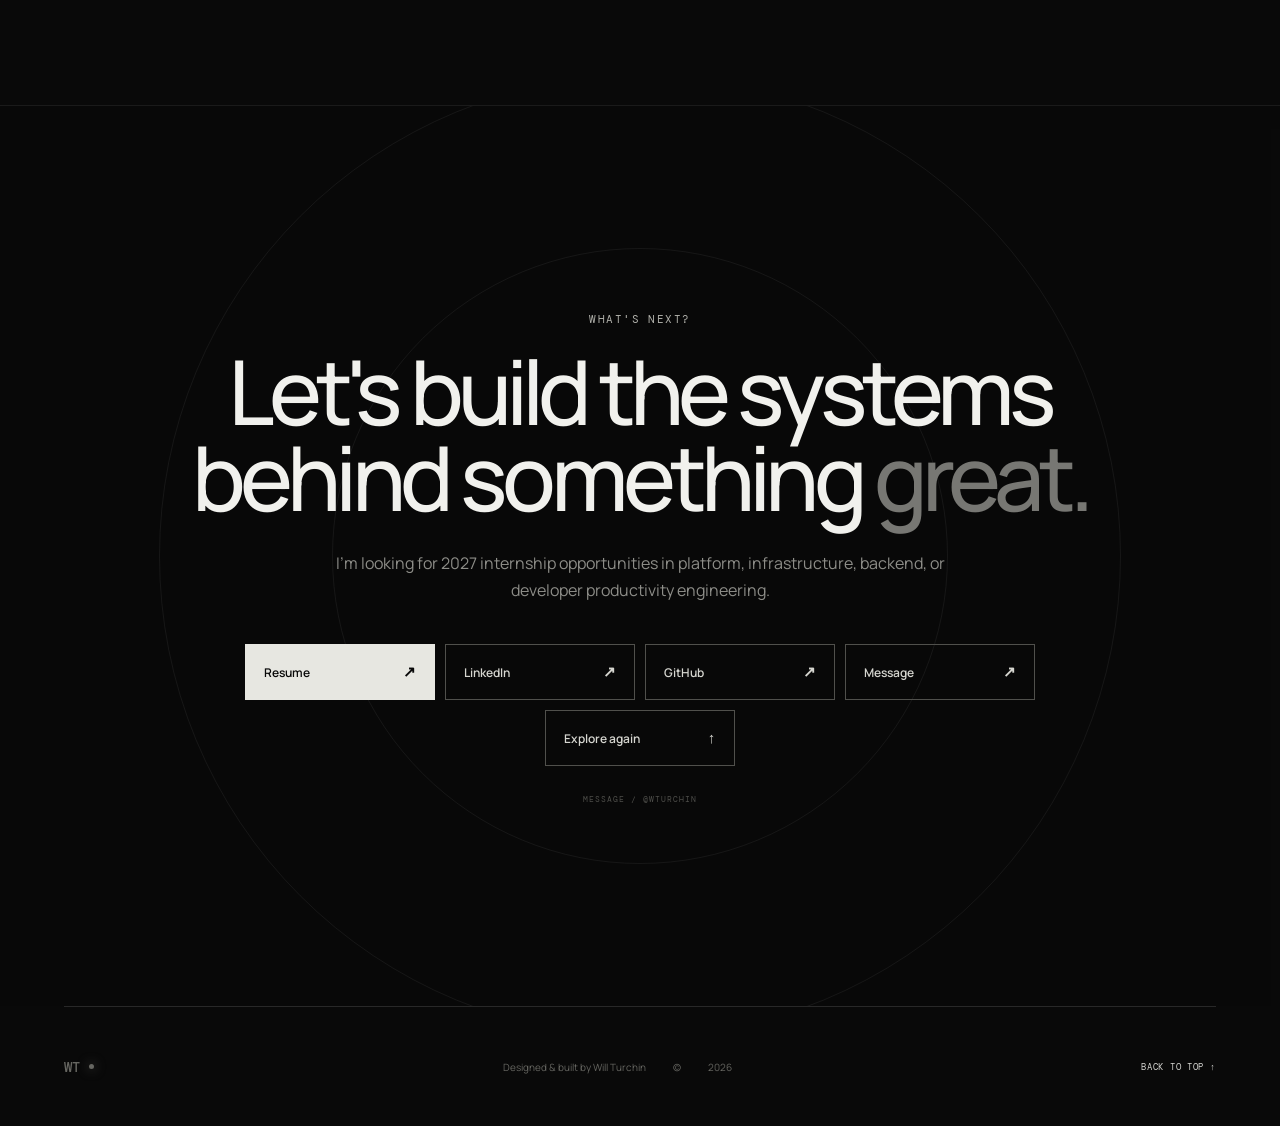
==== commit ddf76dc2: "Merge pull request #10 from Will-Turchin/hotfix-pdf bug: pointing not to resume" ====
--- a/index.html
+++ b/index.html
@@ -93,8 +93,8 @@
             <div class="timeline-date mono">MAY-AUG 2026</div>
             <div class="timeline-content">
               <div class="role-line">
-                <h3>Software Engineering Intern</h3>
-                <span>Ibotta</span>
+                <h3>Ibotta</h3>
+                <span>Software Engineering Intern</span>
               </div>
               <p>
                 Built internal TypeScript tooling for AI-assisted dependency reviews, improved
@@ -112,8 +112,8 @@
             <div class="timeline-date mono">2024-PRESENT</div>
             <div class="timeline-content">
               <div class="role-line">
-                <h3>Software Technical Lead</h3>
-                <span>Mines Formula SAE</span>
+                <h3>Mines Formula SAE</h3>
+                <span>Software Technical Lead</span>
               </div>
               <p>
                 Lead telemetry, sensor integration, data infrastructure, and architecture for a
@@ -131,8 +131,8 @@
             <div class="timeline-date mono">JAN-AUG 2025</div>
             <div class="timeline-content">
               <div class="role-line">
-                <h3>Software Engineering Intern</h3>
-                <span>Raven Biosystems</span>
+                <h3>Raven Biosystems</h3>
+                <span>Software Engineering Intern</span>
               </div>
               <p>
                 Designed camera and computer vision systems for the patented RavenScope™ digital
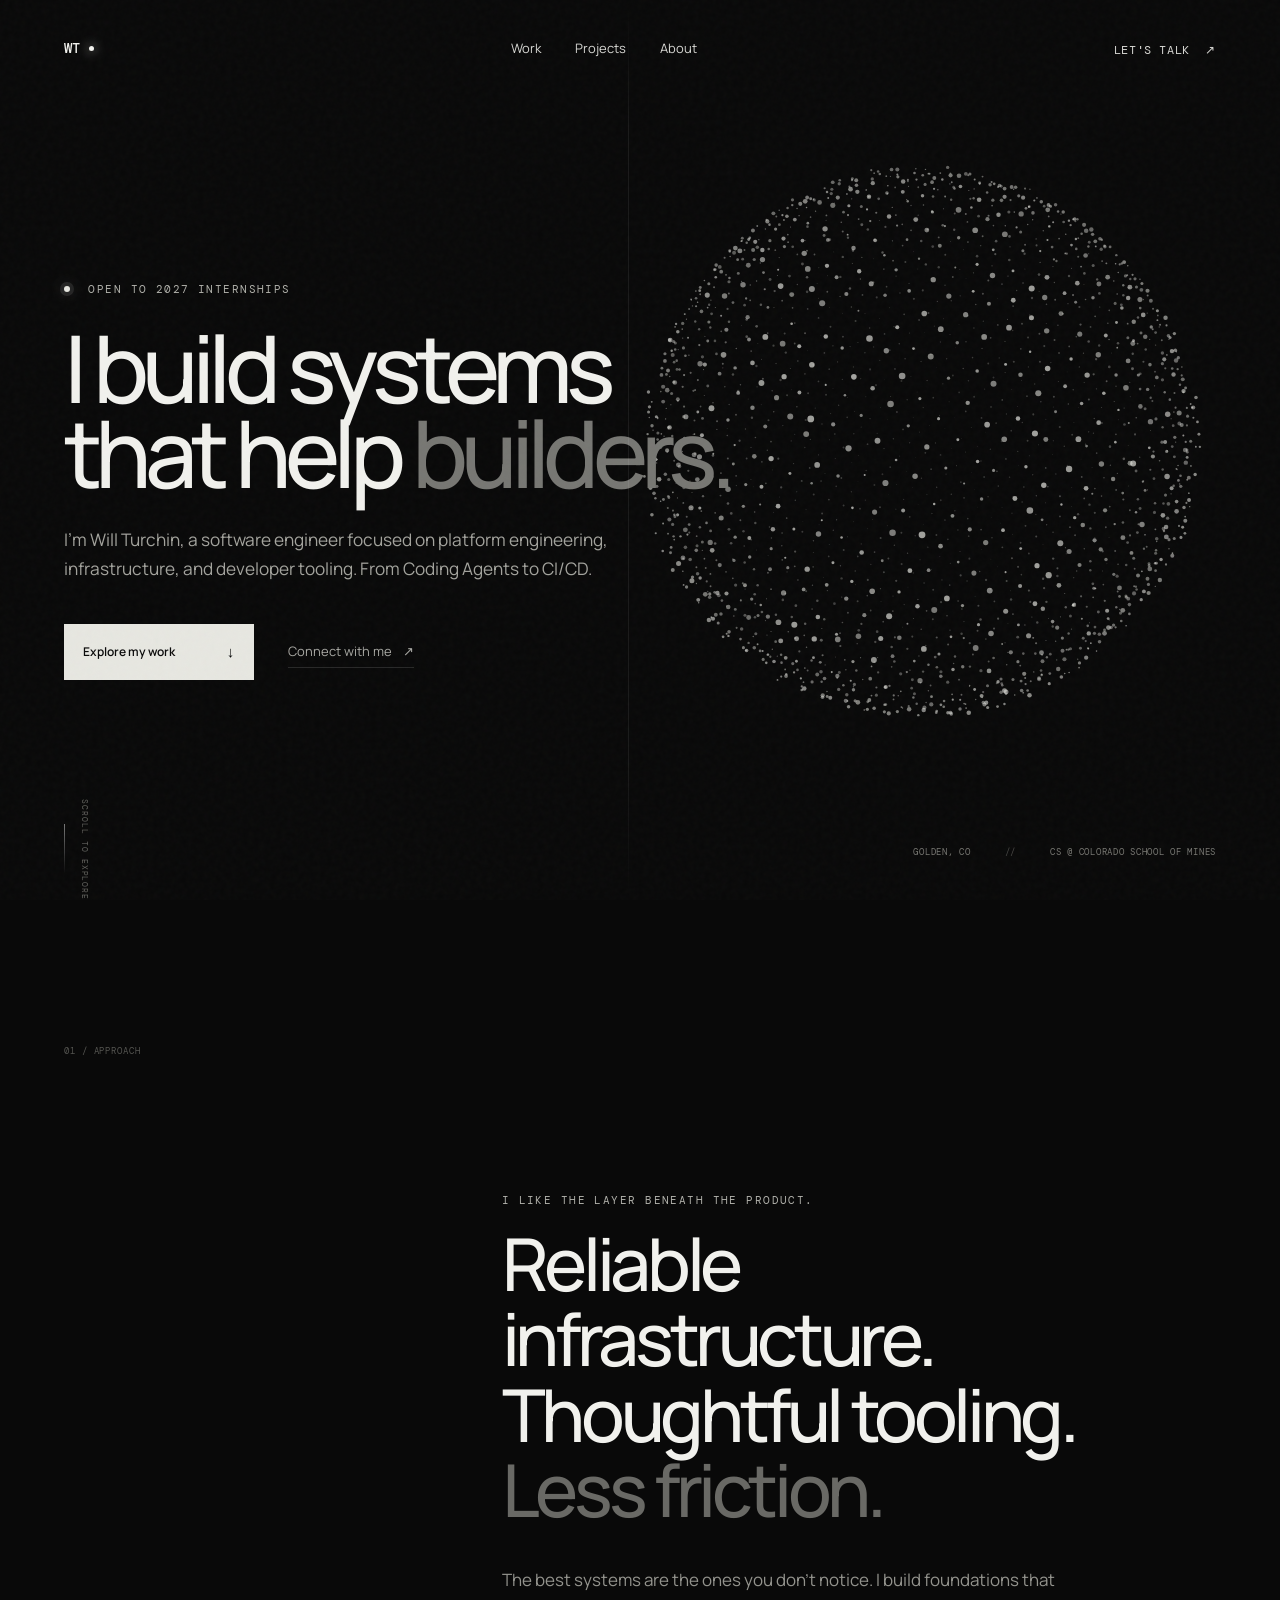
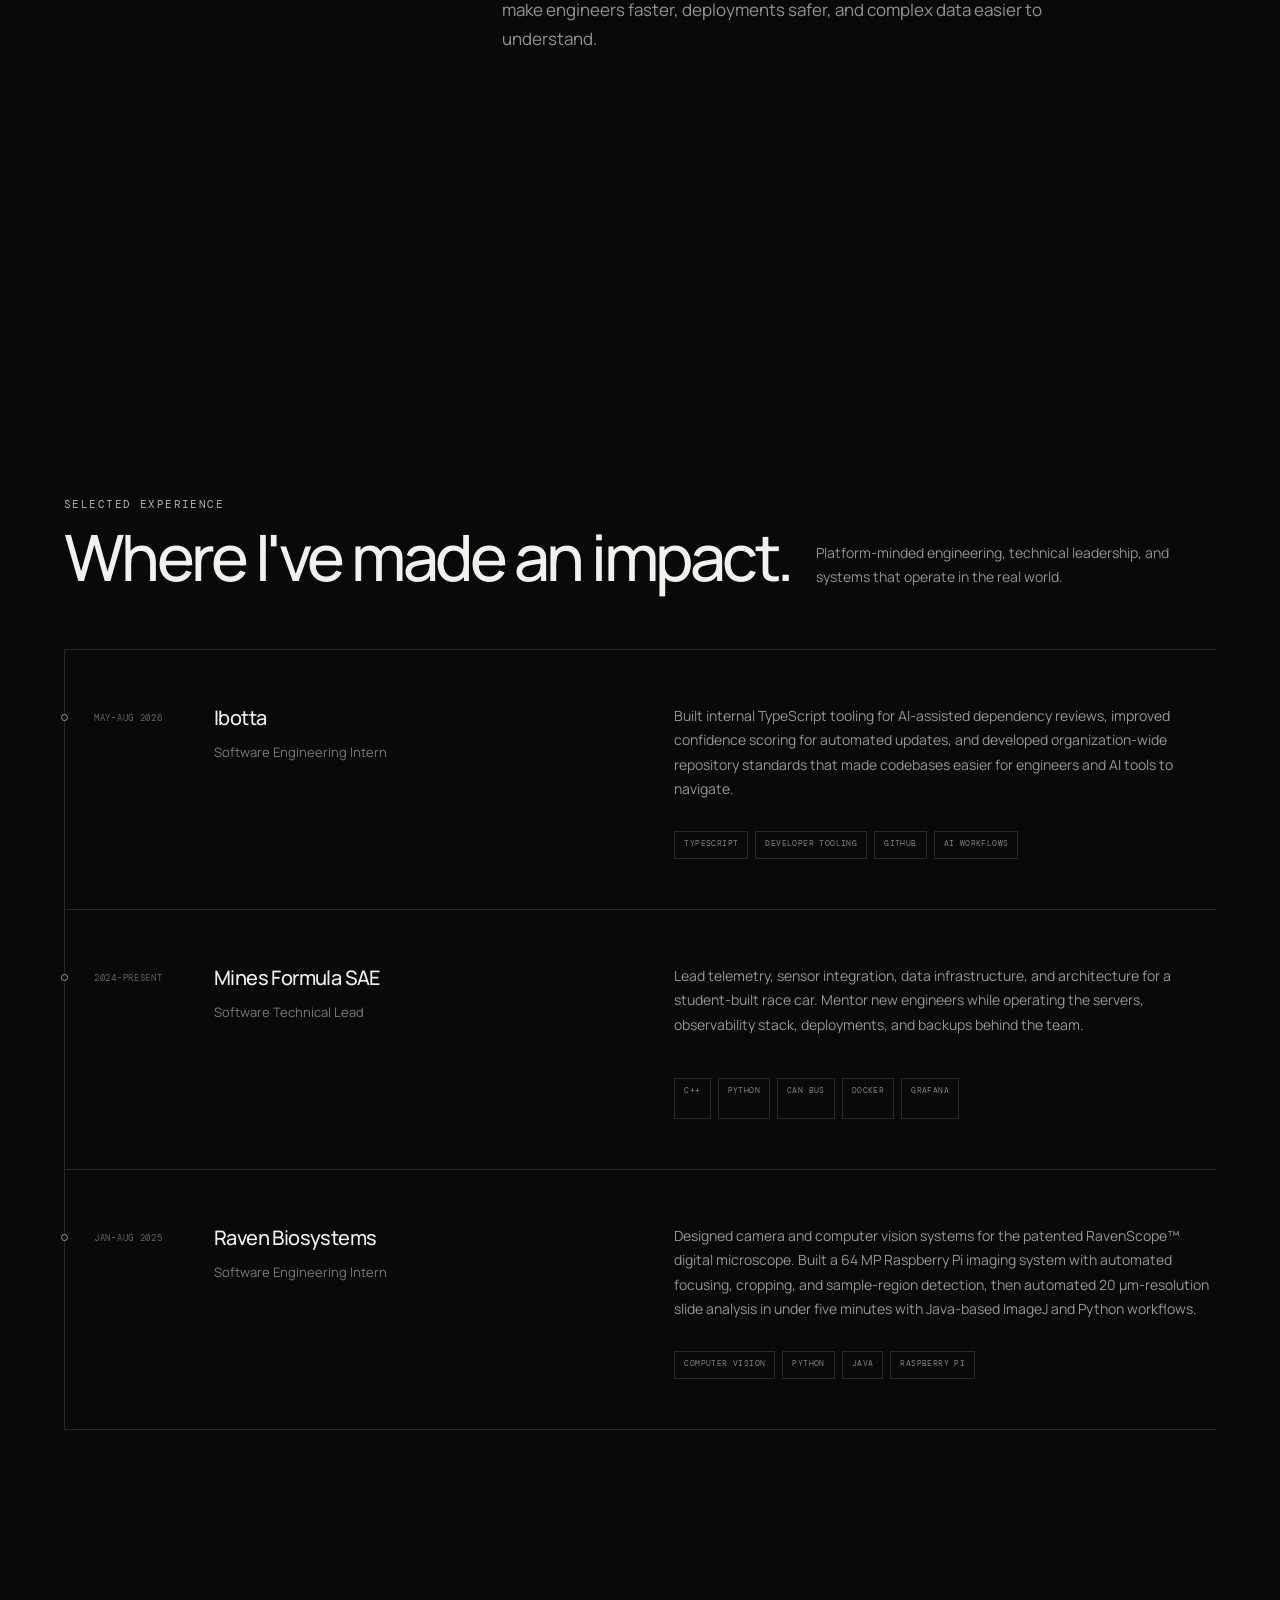
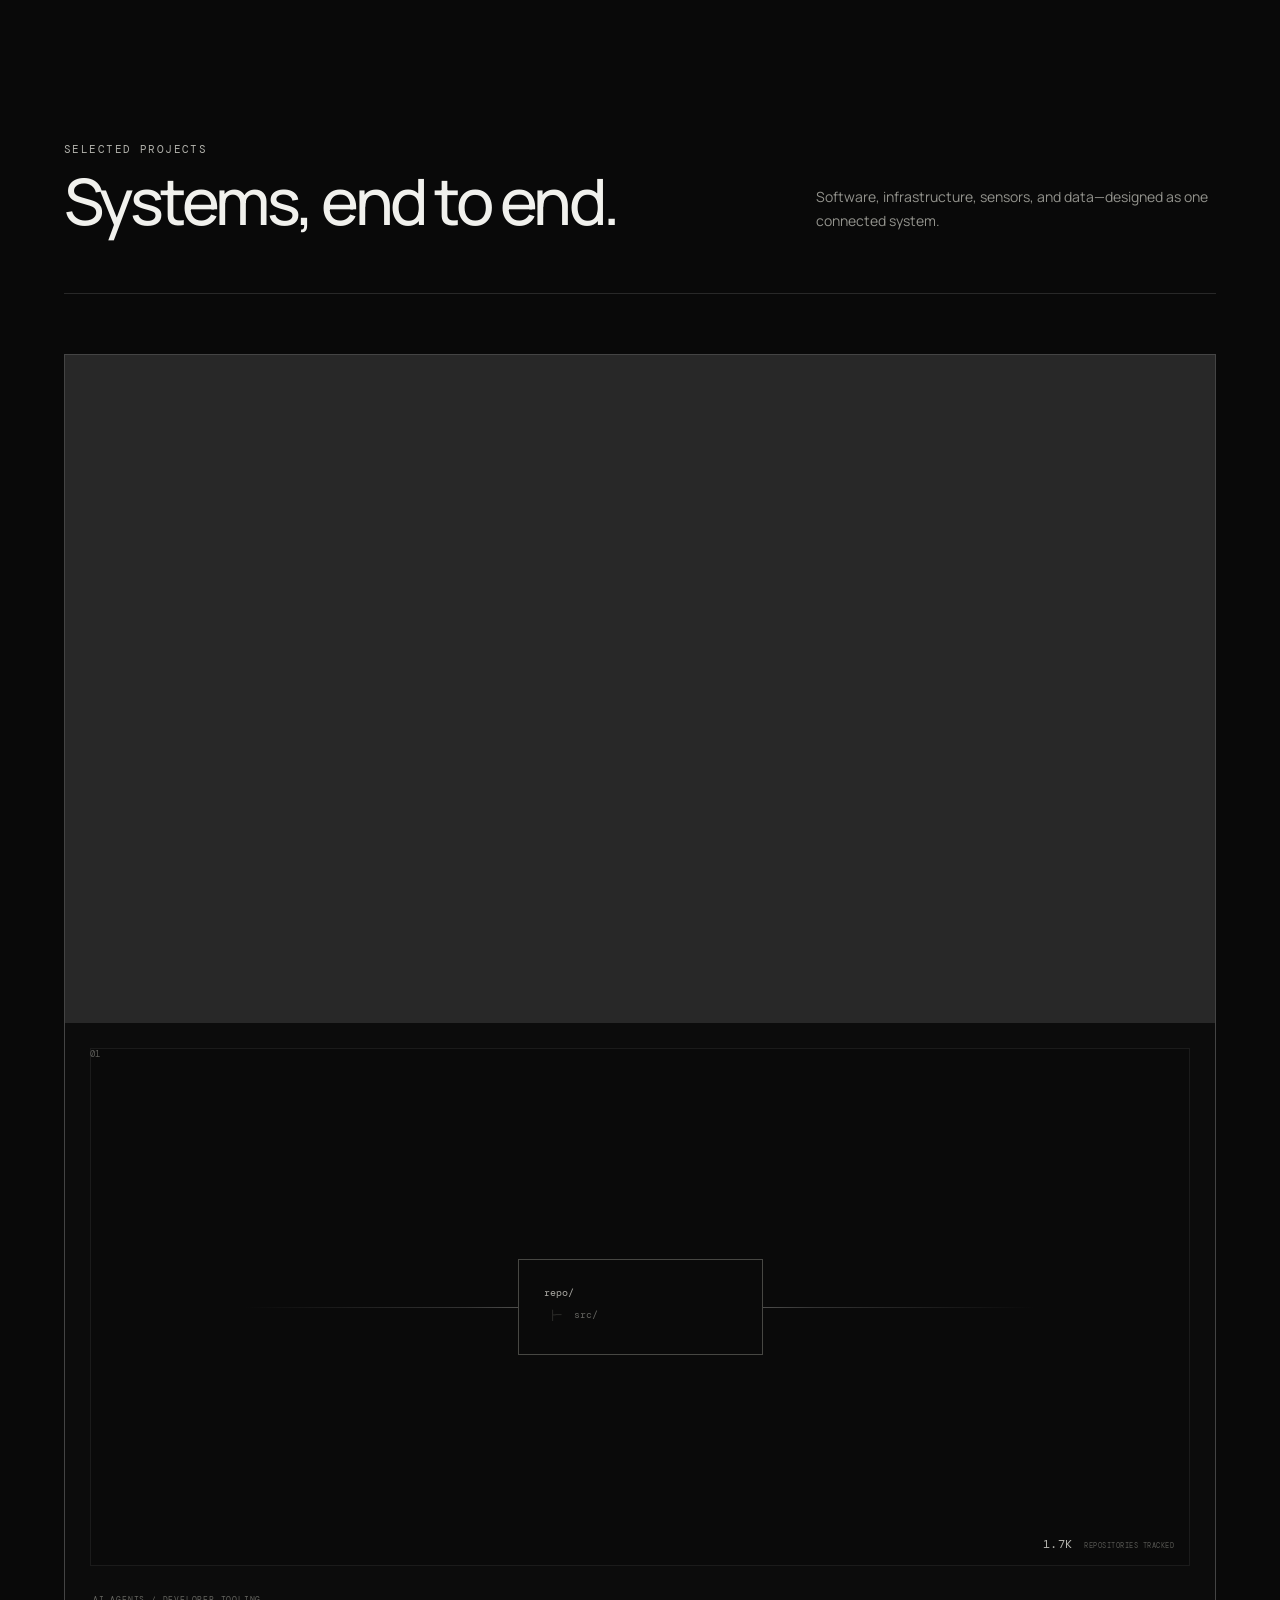
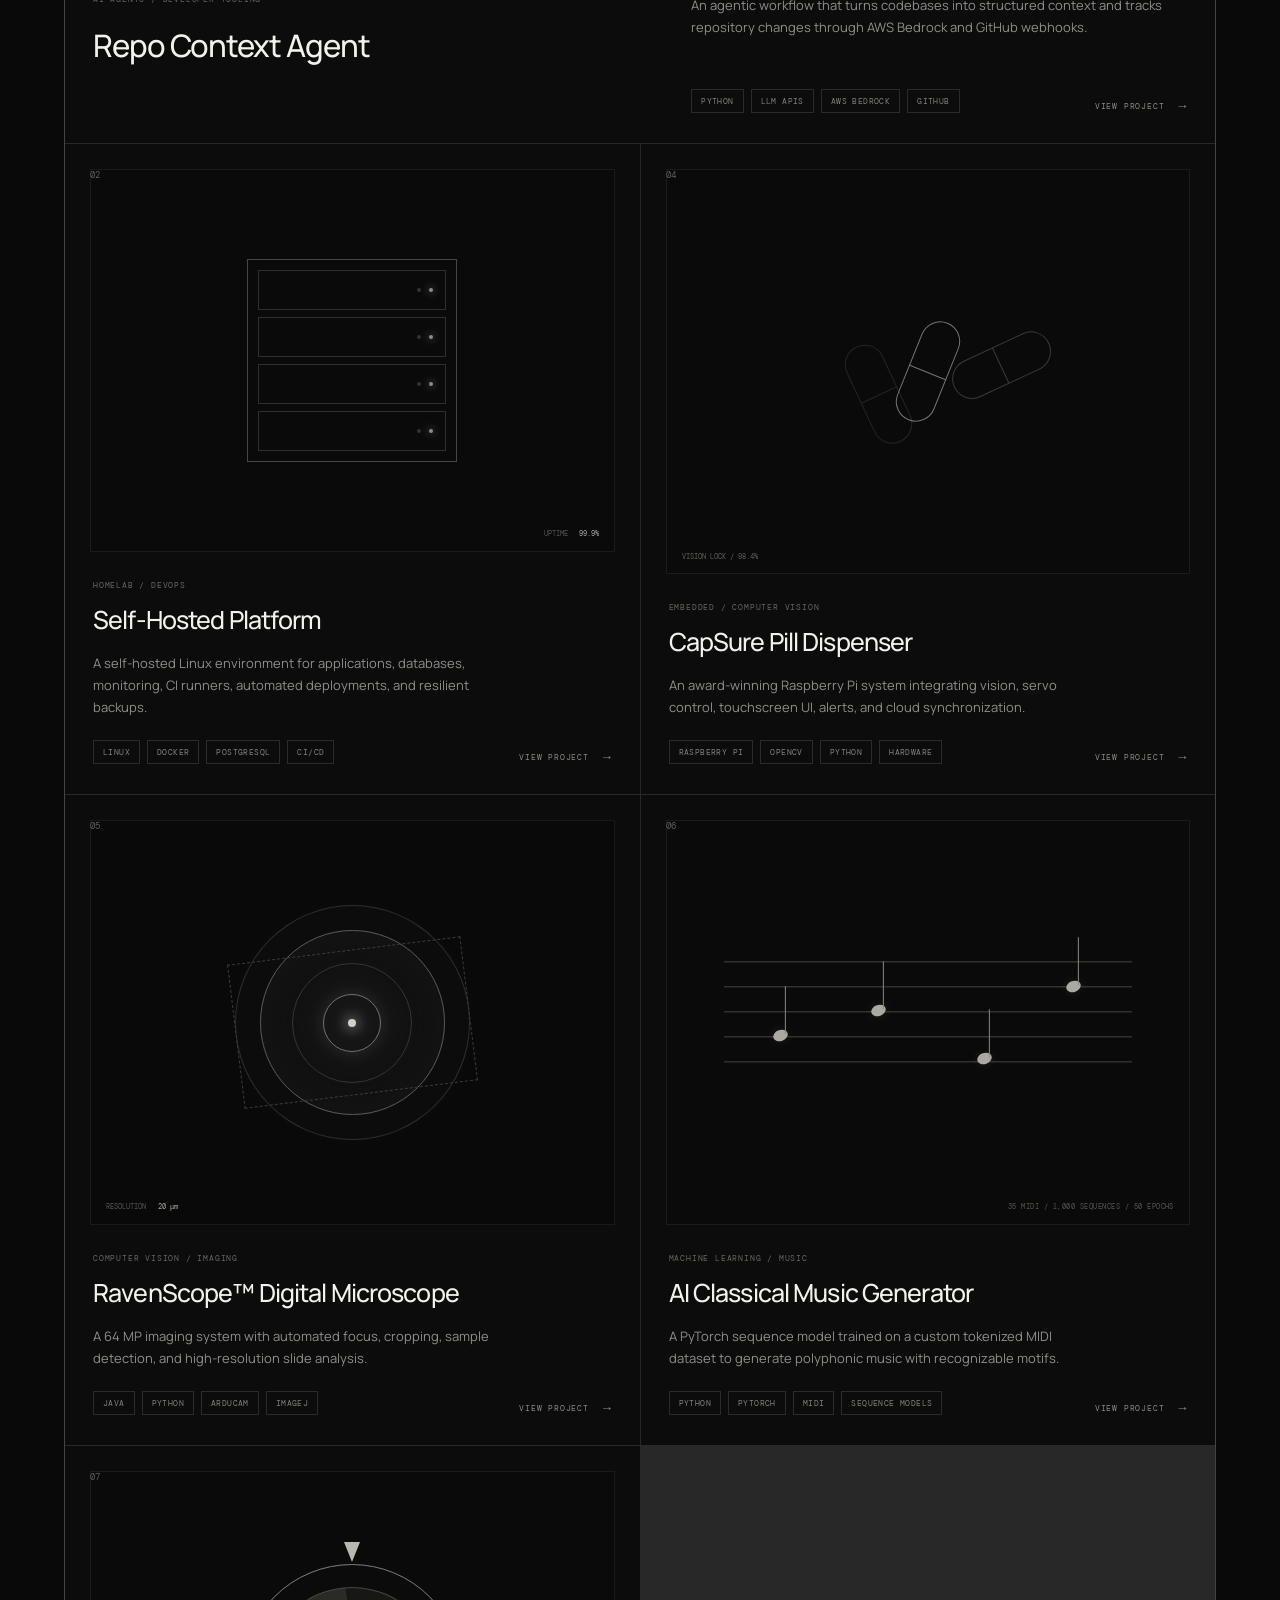
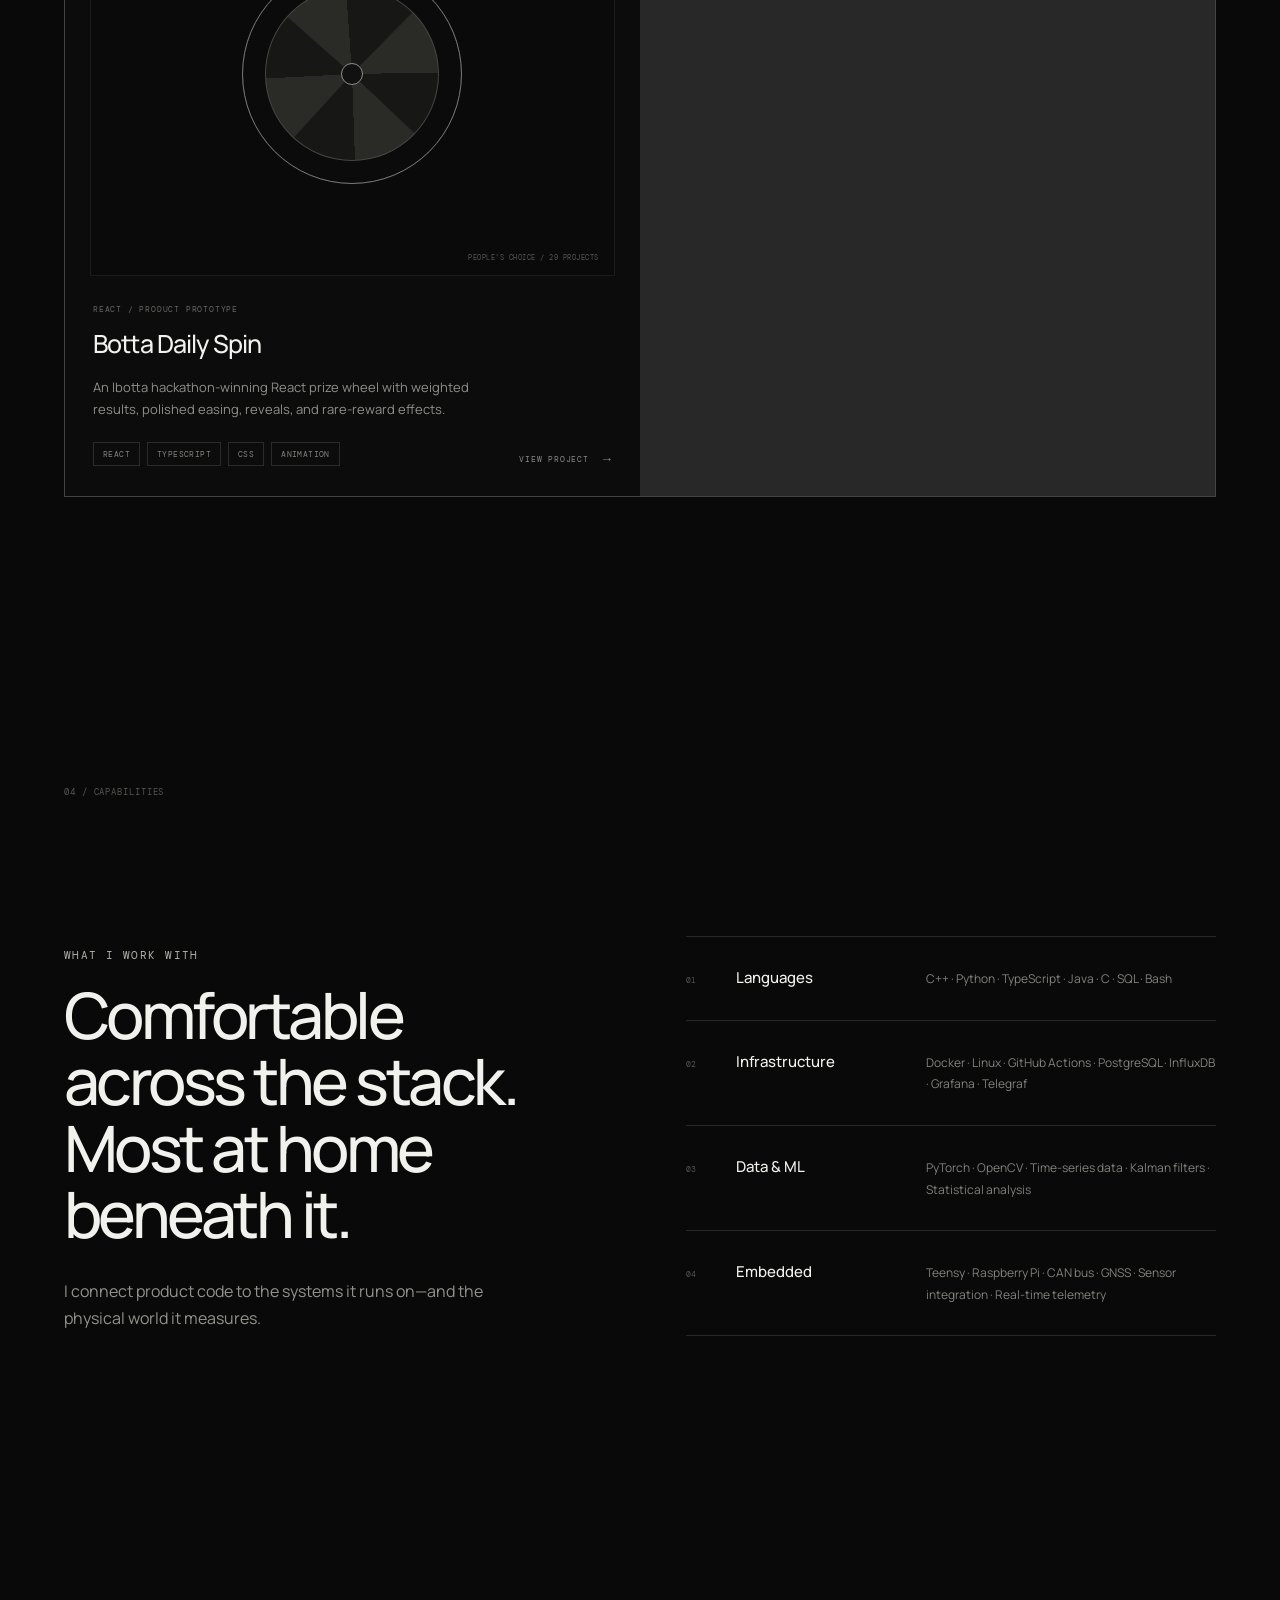
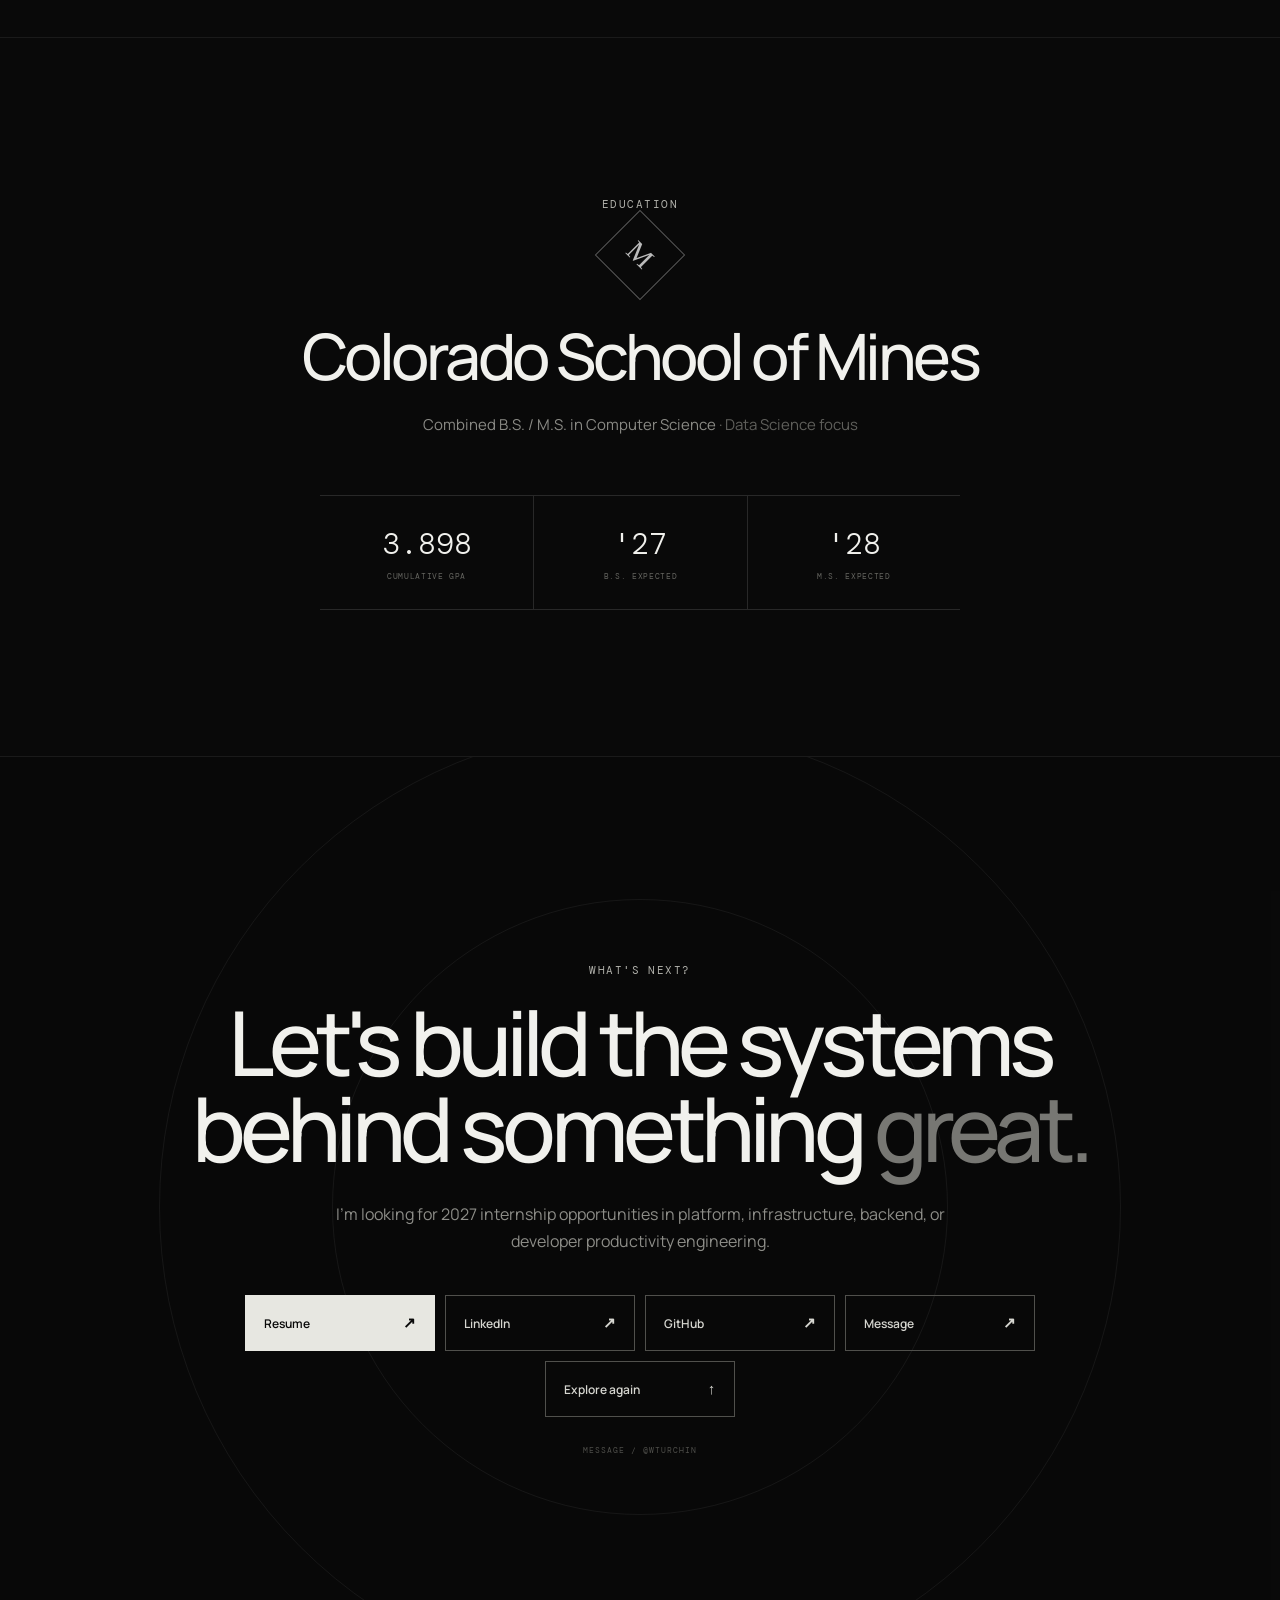
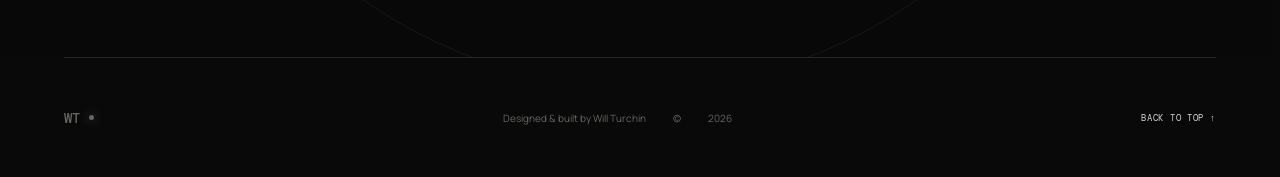
==== commit 44e1cc69: "feat: add project links and previews" ====
--- a/index.html
+++ b/index.html
@@ -392,6 +392,24 @@
 
           <ul class="tags project-detail-tags" data-project-tags aria-label="Technologies used"></ul>
         </article>
+
+        <aside class="project-github" data-project-github hidden aria-label="Project links">
+          <a class="github-preview" data-project-github-link href="https://github.com/Will-Turchin" target="_blank" rel="noreferrer">
+            <div class="github-preview-image-wrap">
+              <img data-project-github-thumbnail src="" alt="" />
+              <span class="github-preview-image-fallback mono" aria-hidden="true">&lt;/&gt;</span>
+            </div>
+            <div class="github-preview-copy">
+              <span class="github-preview-kicker mono">
+                <svg aria-hidden="true" viewBox="0 0 16 16" focusable="false"><path d="M8 0a8 8 0 0 0-2.53 15.59c.4.08.55-.17.55-.38v-1.5c-2.23.48-2.7-1.08-2.7-1.08-.36-.93-.89-1.17-.89-1.17-.73-.5.06-.49.06-.49.81.06 1.23.83 1.23.83.72 1.23 1.88.87 2.34.66.07-.52.28-.87.51-1.07-1.78-.2-3.65-.89-3.65-3.96 0-.88.31-1.59.82-2.15-.08-.2-.36-1.02.08-2.12 0 0 .67-.21 2.2.82a7.6 7.6 0 0 1 4 0c1.53-1.03 2.2-.82 2.2-.82.44 1.1.16 1.92.08 2.12.51.56.82 1.27.82 2.15 0 3.08-1.87 3.75-3.65 3.95.29.25.54.73.54 1.47v2.18c0 .21.14.46.55.38A8 8 0 0 0 8 0Z" /></svg>
+                <span data-project-link-kicker>GitHub repository</span>
+              </span>
+              <strong data-project-github-name></strong>
+              <span data-project-github-description></span>
+              <span class="github-preview-action mono"><span data-project-link-action>Open on GitHub</span> <i aria-hidden="true">↗</i></span>
+            </div>
+          </a>
+        </aside>
       </div>
     </section>
 
--- a/styles.css
+++ b/styles.css
@@ -142,9 +142,9 @@
 .projects { width: 100%; padding-left: 5vw; padding-right: 5vw; background: transparent; }
 .projects .section-heading { max-width: 1400px; margin: auto; }
 .project-grid { max-width: 1400px; margin: 60px auto 0; display: grid; grid-template-columns: 1fr 1fr; gap: 1px; background: var(--line); border: 1px solid var(--line); }
-.project-card[data-project="repo-context-agent"] { order: 1; }
-.project-card[data-project="self-hosted-platform"] { order: 2; }
-.project-card[data-project="formula-sae-telemetry"] { order: 3; }
+.project-card[data-project="formula-sae-telemetry"] { order: 1; }
+.project-card[data-project="repo-context-agent"] { order: 2; }
+.project-card[data-project="self-hosted-platform"] { order: 3; }
 .project-card[data-project="capsure-pill-dispenser"] { order: 4; }
 .project-card[data-project="ravenscope-digital-microscope"] { order: 5; }
 .project-card[data-project="ai-classical-music-generator"] { order: 6; }
@@ -271,6 +271,7 @@
 .project-panel-position i { display: block; width: 42px; height: 1px; background: #3c3c39; }
 .project-panel-position span:first-child { color: #c3c3bd; }
 .project-detail-layout { height: calc(100vh - 88px); height: calc(100dvh - 88px); display: grid; grid-template-columns: minmax(0, 1fr); }
+.project-panel.has-github .project-detail-layout { grid-template-columns: minmax(0, 1.12fr) minmax(360px, .88fr); }
 .project-detail-copy { padding: clamp(56px, 7vh, 100px) clamp(38px, 6vw, 104px) 70px clamp(38px, 5vw, 84px); overflow-y: auto; scrollbar-width: thin; scrollbar-color: #3e3e3a transparent; }
 .project-detail-type { margin: 0 0 25px; color: #777772; font-size: 9px; letter-spacing: .13em; text-transform: uppercase; }
 .project-detail-copy h2 { max-width: 690px; margin: 0; font-size: clamp(48px, 5.3vw, 88px); font-weight: 500; line-height: .94; letter-spacing: -.06em; }
@@ -282,6 +283,27 @@
 .project-detail-points li { position: relative; padding: 0 0 16px 22px; color: #999993; font-size: 12px; line-height: 1.7; }
 .project-detail-points li::before { content: ""; position: absolute; top: .7em; left: 0; width: 5px; height: 5px; border: 1px solid #6f6f6a; border-radius: 50%; }
 .project-detail-tags { max-width: 660px; margin-top: 35px; padding-top: 2px; }
+.project-github { display: grid; align-content: center; gap: 22px; min-height: 0; padding: clamp(42px, 7vh, 96px) clamp(28px, 4vw, 72px); border-left: 1px solid var(--line); background: radial-gradient(circle at 70% 12%, rgba(255,255,255,.06), transparent 35%), #0c0c0c; overflow-y: auto; }
+.project-github[hidden] { display: none; }
+.github-preview { align-self: center; display: block; width: min(100%, 490px); margin: auto; border: 1px solid #393936; background: #111; box-shadow: 0 24px 70px rgba(0,0,0,.3); transition: border-color .25s, transform .3s cubic-bezier(.22,.61,.36,1), box-shadow .3s; }
+.github-preview:hover, .github-preview:focus-visible { border-color: #a1a19b; box-shadow: 0 30px 78px rgba(0,0,0,.48); outline: none; transform: translateY(-5px); }
+.project-unavailable-preview { cursor: default; }
+.project-unavailable-preview:hover { border-color: #393936; box-shadow: 0 24px 70px rgba(0,0,0,.3); transform: none; }
+.project-unavailable-preview .github-preview-kicker { color: #ac8177; }
+.github-preview-image-wrap { position: relative; aspect-ratio: 1.91 / 1; overflow: hidden; border-bottom: 1px solid #31312e; background: linear-gradient(135deg, #1b1b19, #0c0c0c); }
+.github-preview-image-wrap::after { content: ""; position: absolute; inset: 0; background: linear-gradient(135deg, transparent 42%, rgba(255,255,255,.07)); pointer-events: none; }
+.github-preview-image-wrap img { position: relative; z-index: 1; display: block; width: 100%; height: 100%; object-fit: cover; transition: transform .5s cubic-bezier(.22,.61,.36,1); }
+.github-preview-image-wrap.is-unavailable img { display: none; }
+.github-preview:hover .github-preview-image-wrap img, .github-preview:focus-visible .github-preview-image-wrap img { transform: scale(1.035); }
+.github-preview-image-fallback { position: absolute; inset: 0; display: grid; place-items: center; color: #5f5f5b; font-size: 34px; letter-spacing: -.15em; }
+.github-preview-copy { display: grid; gap: 11px; padding: 22px; }
+.github-preview-kicker { display: inline-flex; align-items: center; gap: 8px; color: #8d8d87; font-size: 8px; letter-spacing: .11em; text-transform: uppercase; }
+.github-preview-kicker svg { width: 15px; height: 15px; fill: currentColor; }
+.project-site-preview .github-preview-kicker svg { display: none; }
+.github-preview-copy strong { color: #e6e6e0; font-family: var(--mono); font-size: 17px; font-weight: 400; }
+.github-preview-copy > span:not(.github-preview-kicker):not(.github-preview-action) { color: #878781; font-size: 12px; line-height: 1.65; }
+.github-preview-action { display: flex; align-items: center; justify-content: space-between; margin-top: 8px; padding-top: 14px; border-top: 1px solid #30302d; color: #c9c9c3; font-size: 9px; letter-spacing: .08em; text-transform: uppercase; }
+.github-preview-action i { font-size: 15px; font-style: normal; transition: transform .25s; }.github-preview:hover .github-preview-action i, .github-preview:focus-visible .github-preview-action i { transform: translate(3px, -3px); }
 .contact-dialog-copy .contact-form { margin-left: 0; margin-right: 0; }
 
 .capabilities { min-height: 110vh; display: flex; align-items: center; }
@@ -345,6 +367,7 @@
   .project-panel { overflow-y: auto; }
   .project-panel-header { position: sticky; top: 0; }
   .project-detail-copy { padding: 70px 8vw; overflow: visible; }
+  .project-github { min-height: auto; padding: 12px 8vw 70px; border-top: 1px solid var(--line); border-left: 0; overflow: visible; }
   .capabilities-layout { grid-template-columns: 1fr; gap: 70px; }.capabilities { min-height: auto; }
   .skill-group { grid-template-columns: 35px 160px 1fr; }
   #particle-field { opacity: .48; }
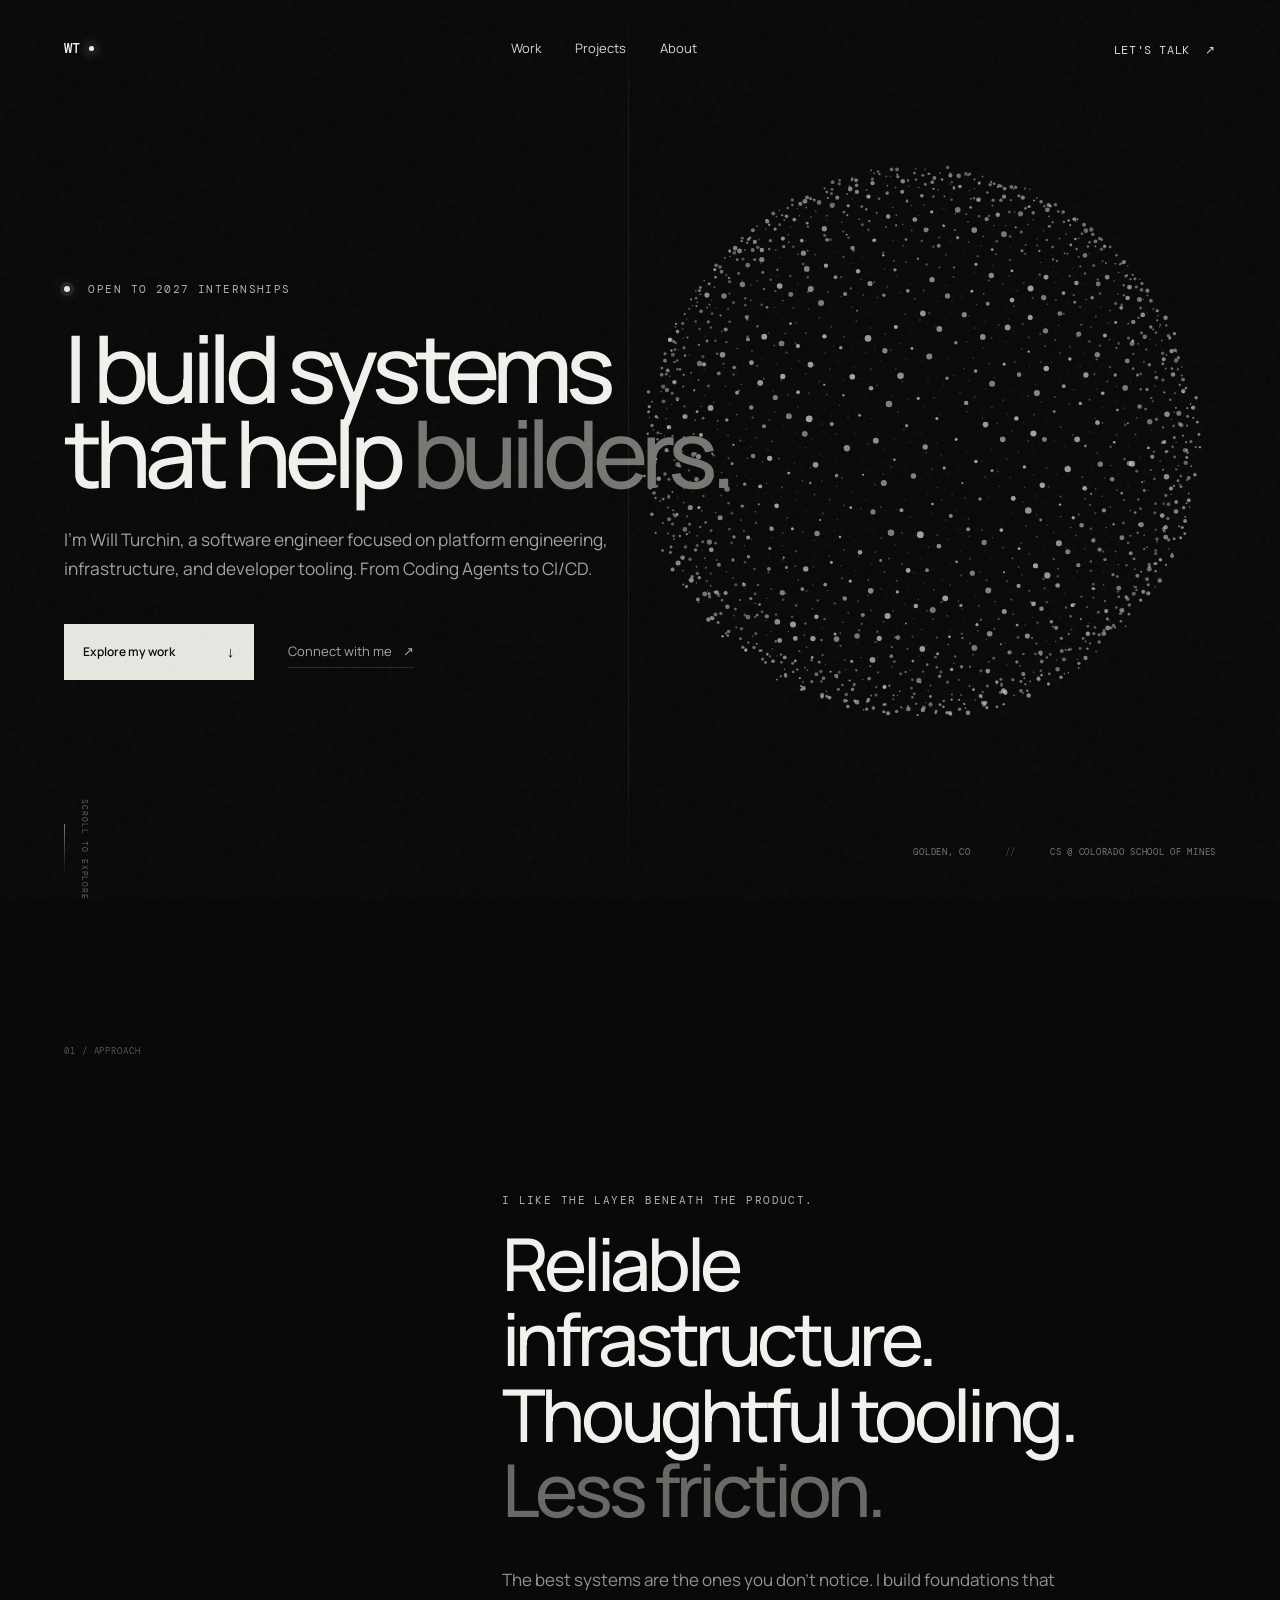
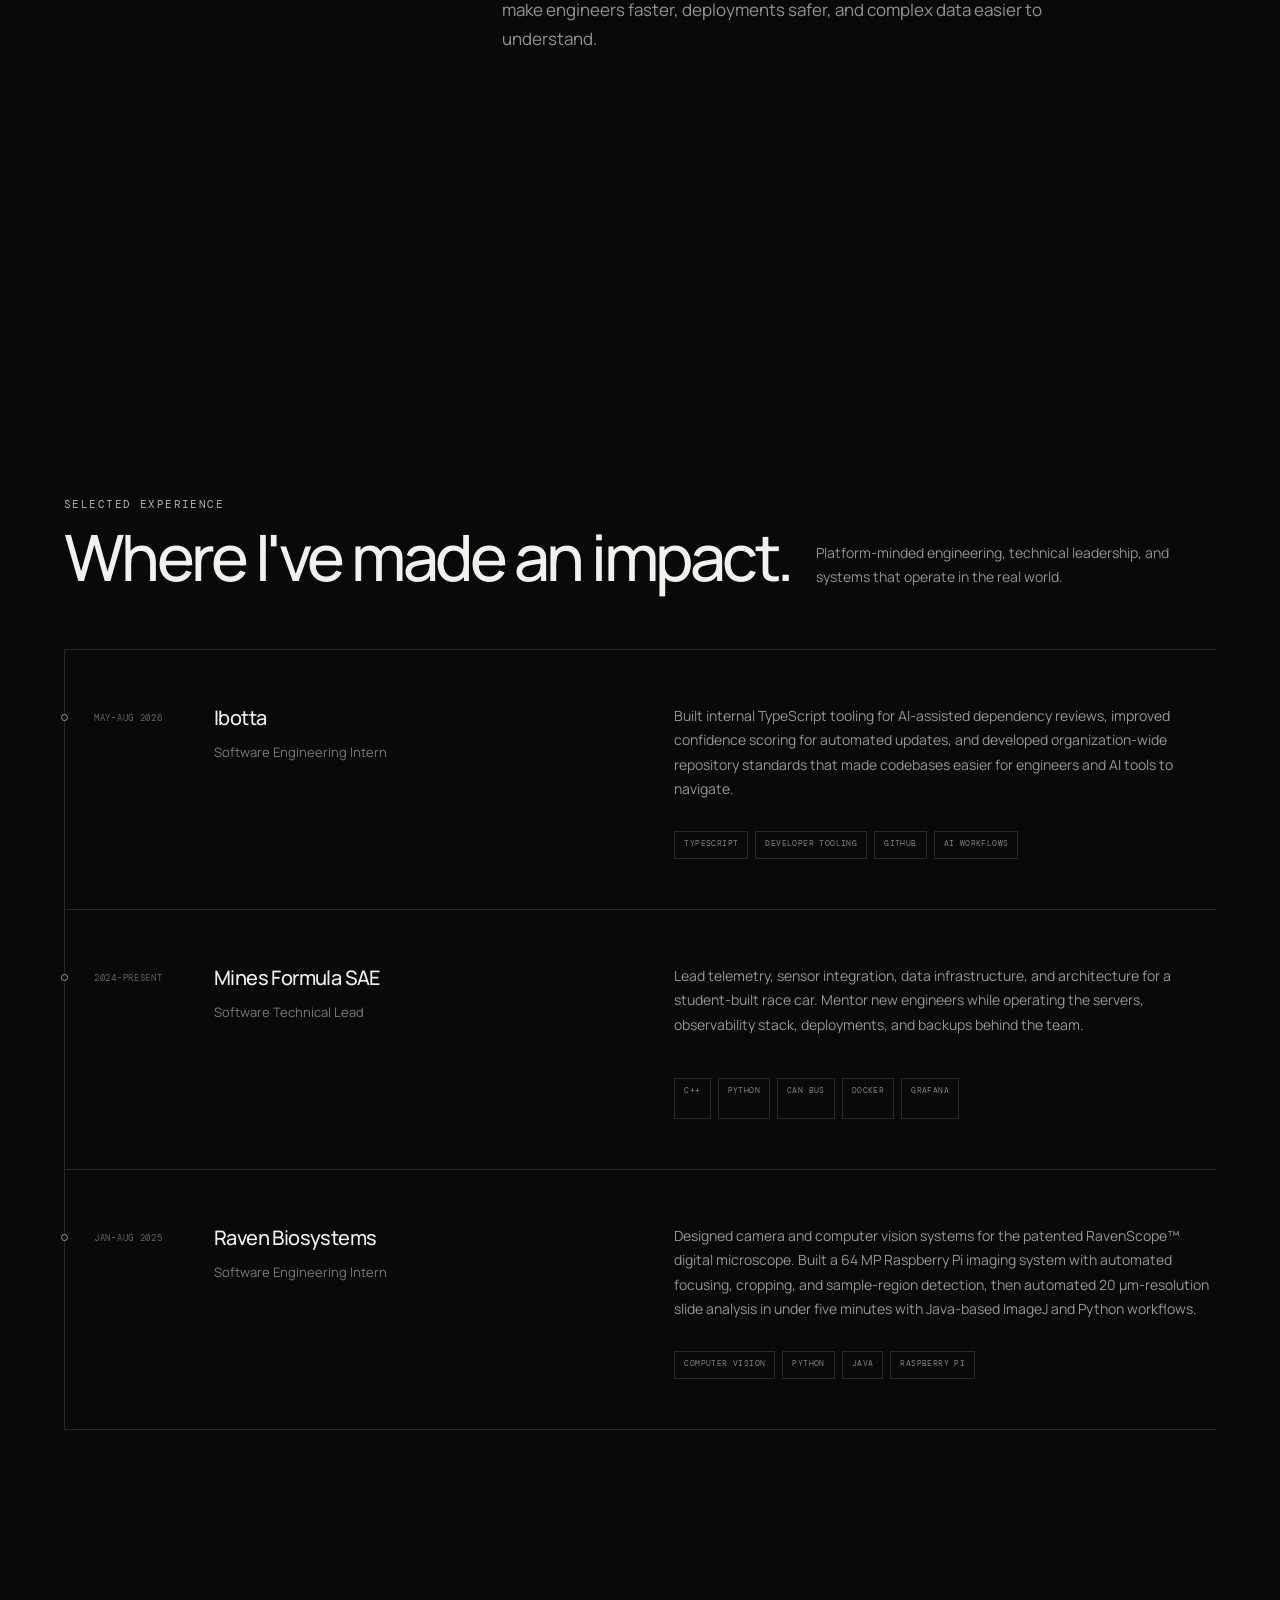
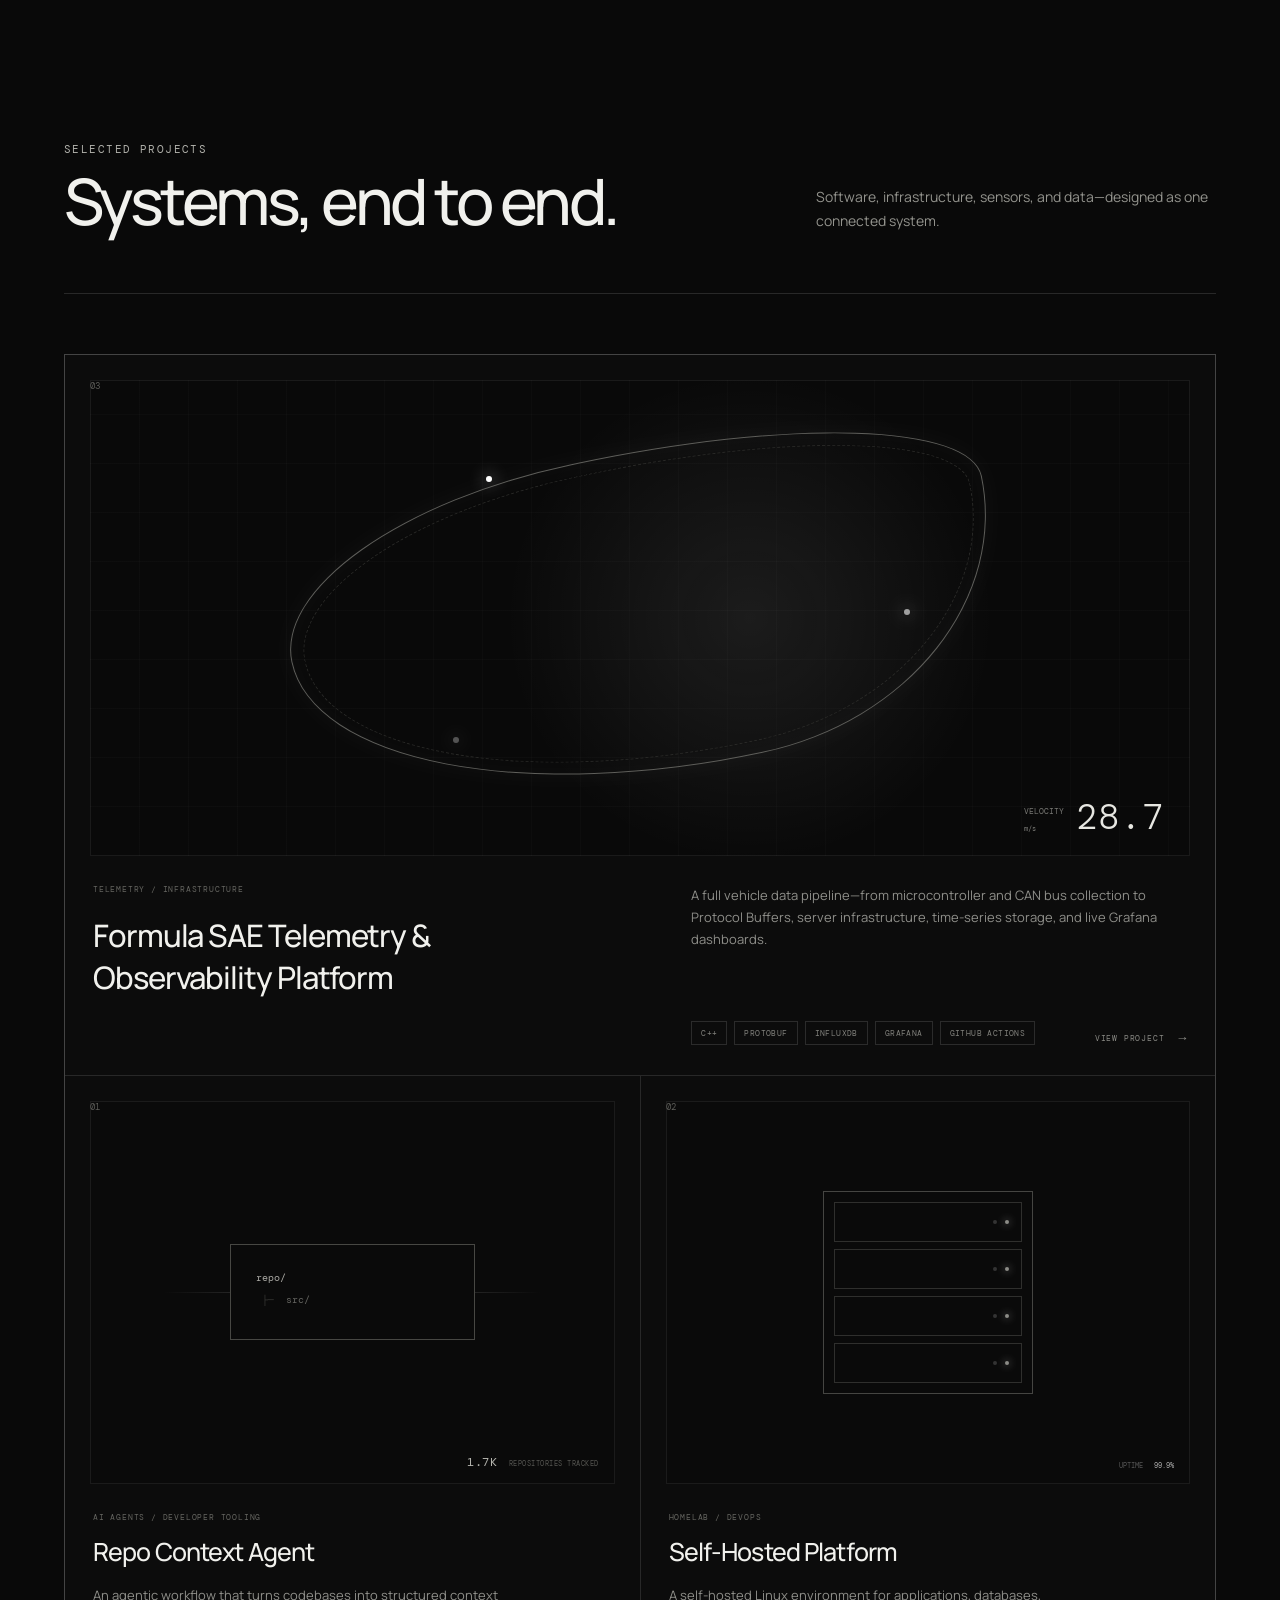
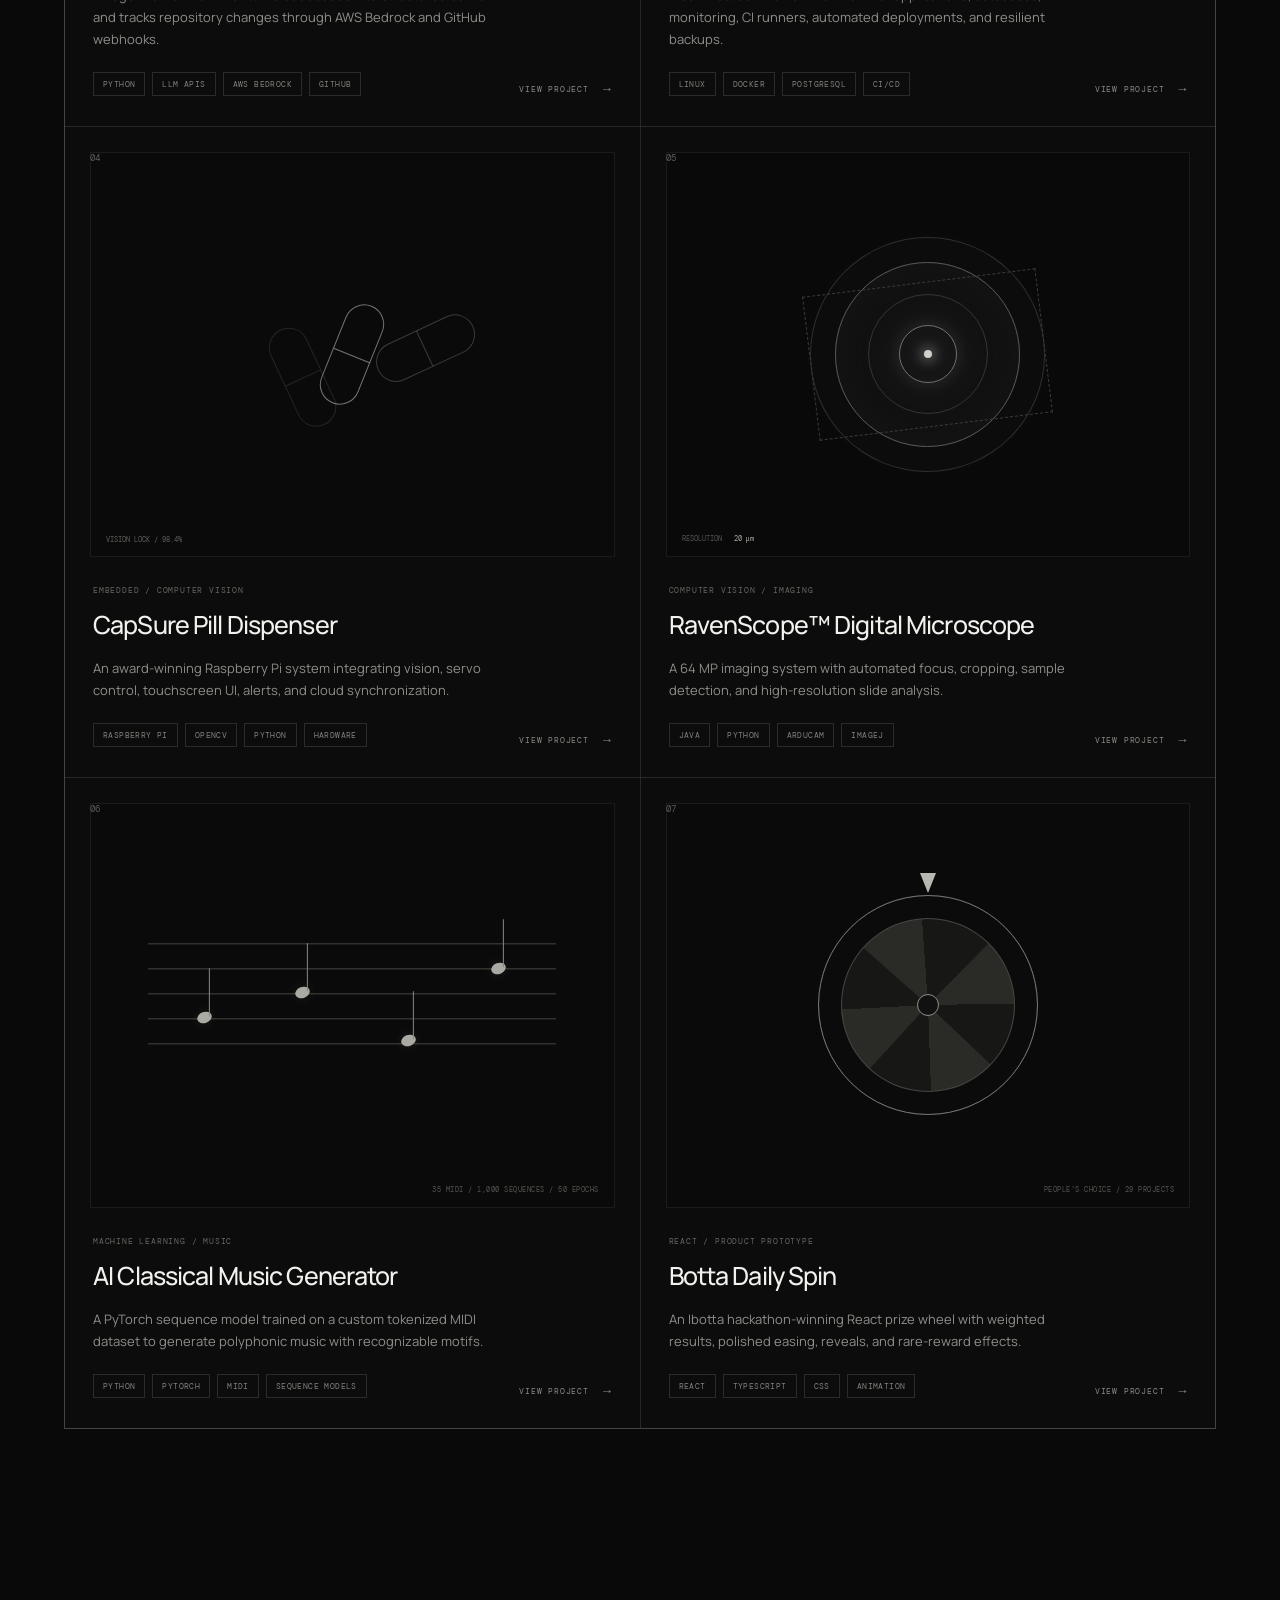
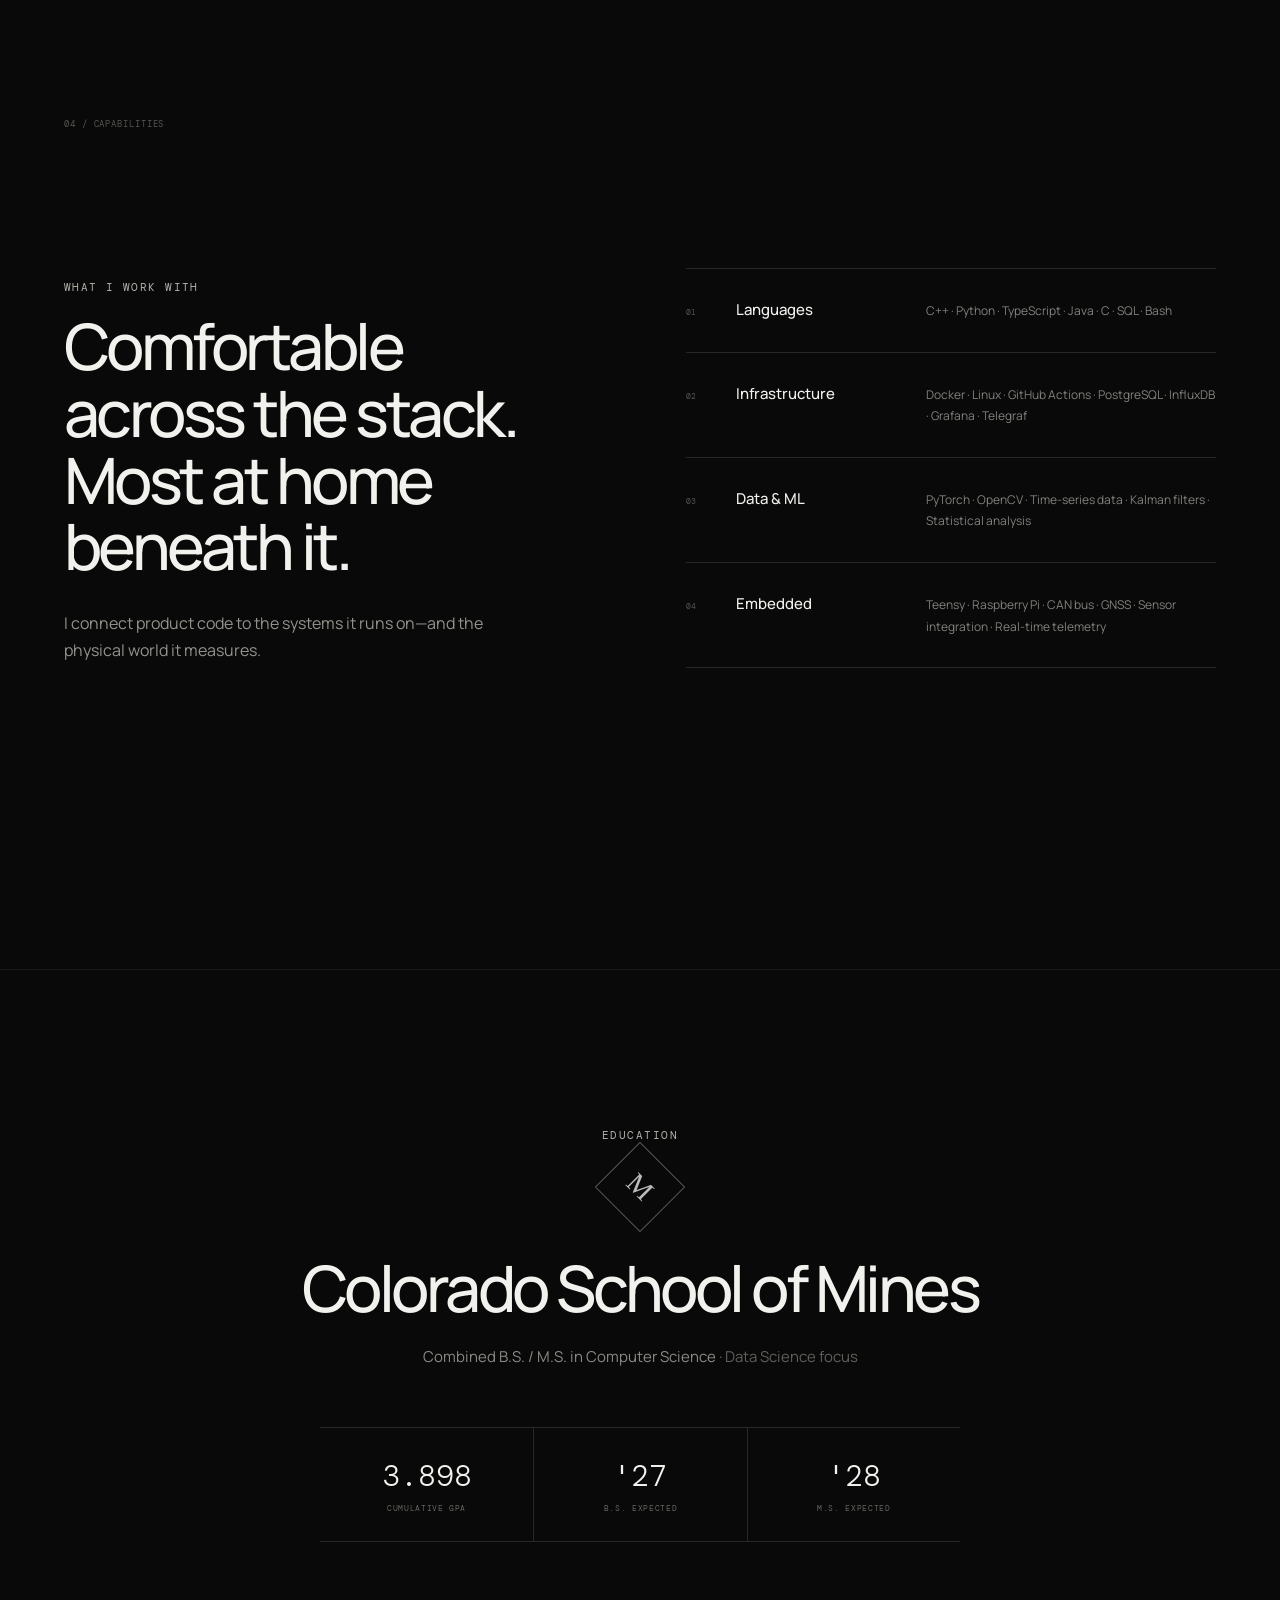
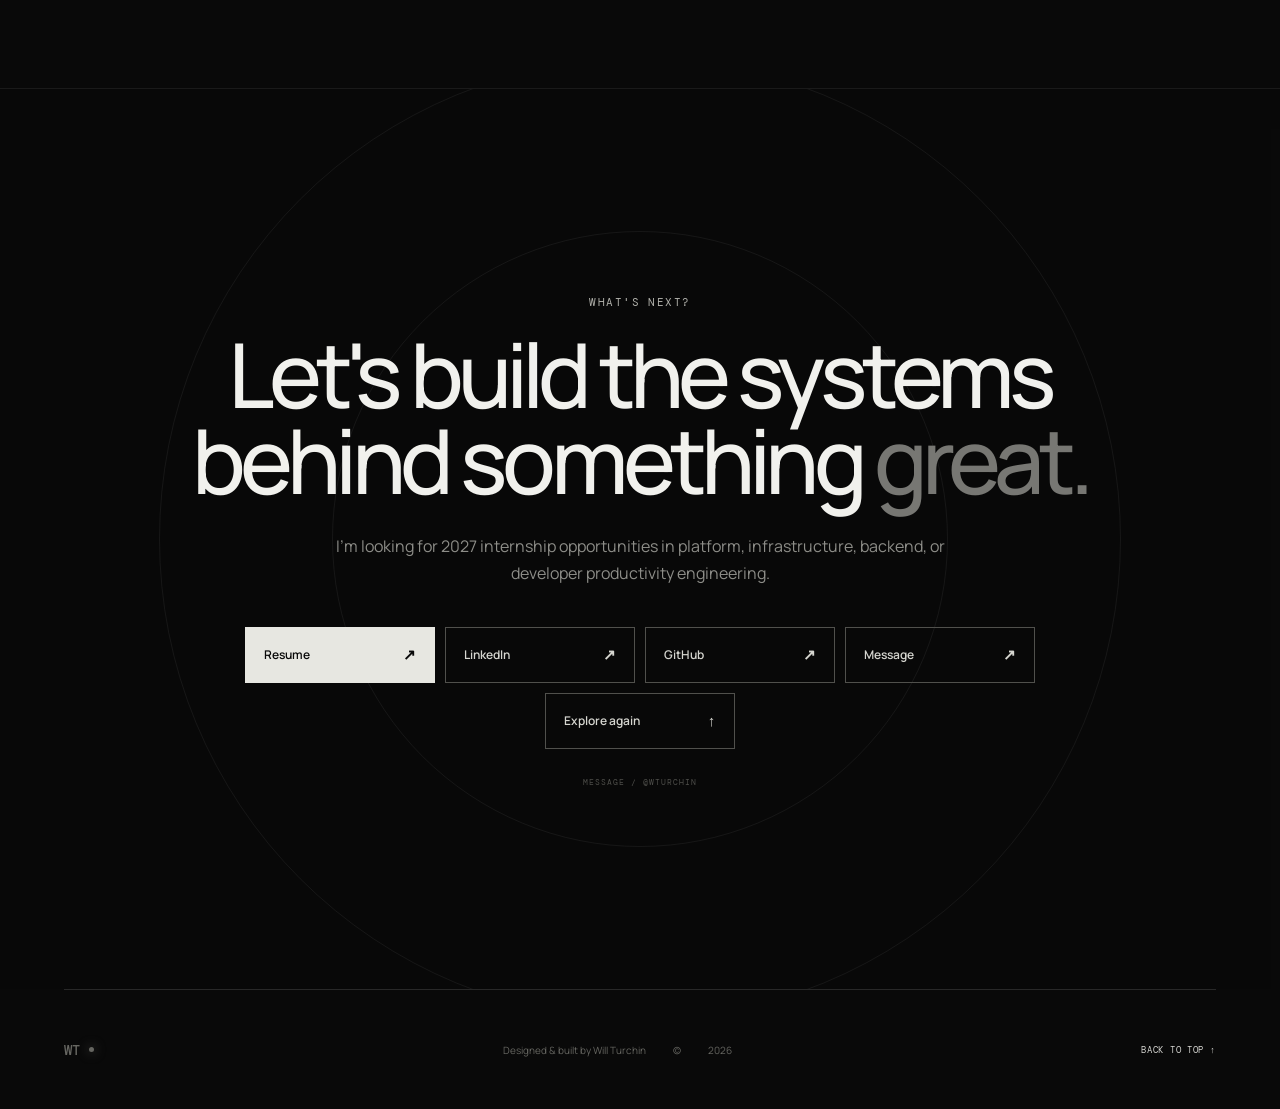
==== commit 7c146552: "fix: correct project card layouts" ====
--- a/index.html
+++ b/index.html
@@ -158,7 +158,7 @@
         </div>
 
         <div class="project-grid">
-          <article class="project-card reveal" data-project="formula-sae-telemetry">
+          <article class="project-card featured reveal" data-project="formula-sae-telemetry">
             <button class="project-card-trigger" type="button" aria-label="Open Formula SAE Telemetry and Observability Platform project details"></button>
             <div class="project-number mono">03</div>
             <div class="project-visual telemetry-visual" aria-hidden="true">
@@ -210,7 +210,7 @@
             </div>
           </article>
 
-          <article class="project-card featured reveal" data-project="repo-context-agent">
+          <article class="project-card reveal" data-project="repo-context-agent">
             <button class="project-card-trigger" type="button" aria-label="Open Repo Context Agent project details"></button>
             <div class="project-number mono">01</div>
             <div class="project-visual agent-visual" aria-hidden="true">
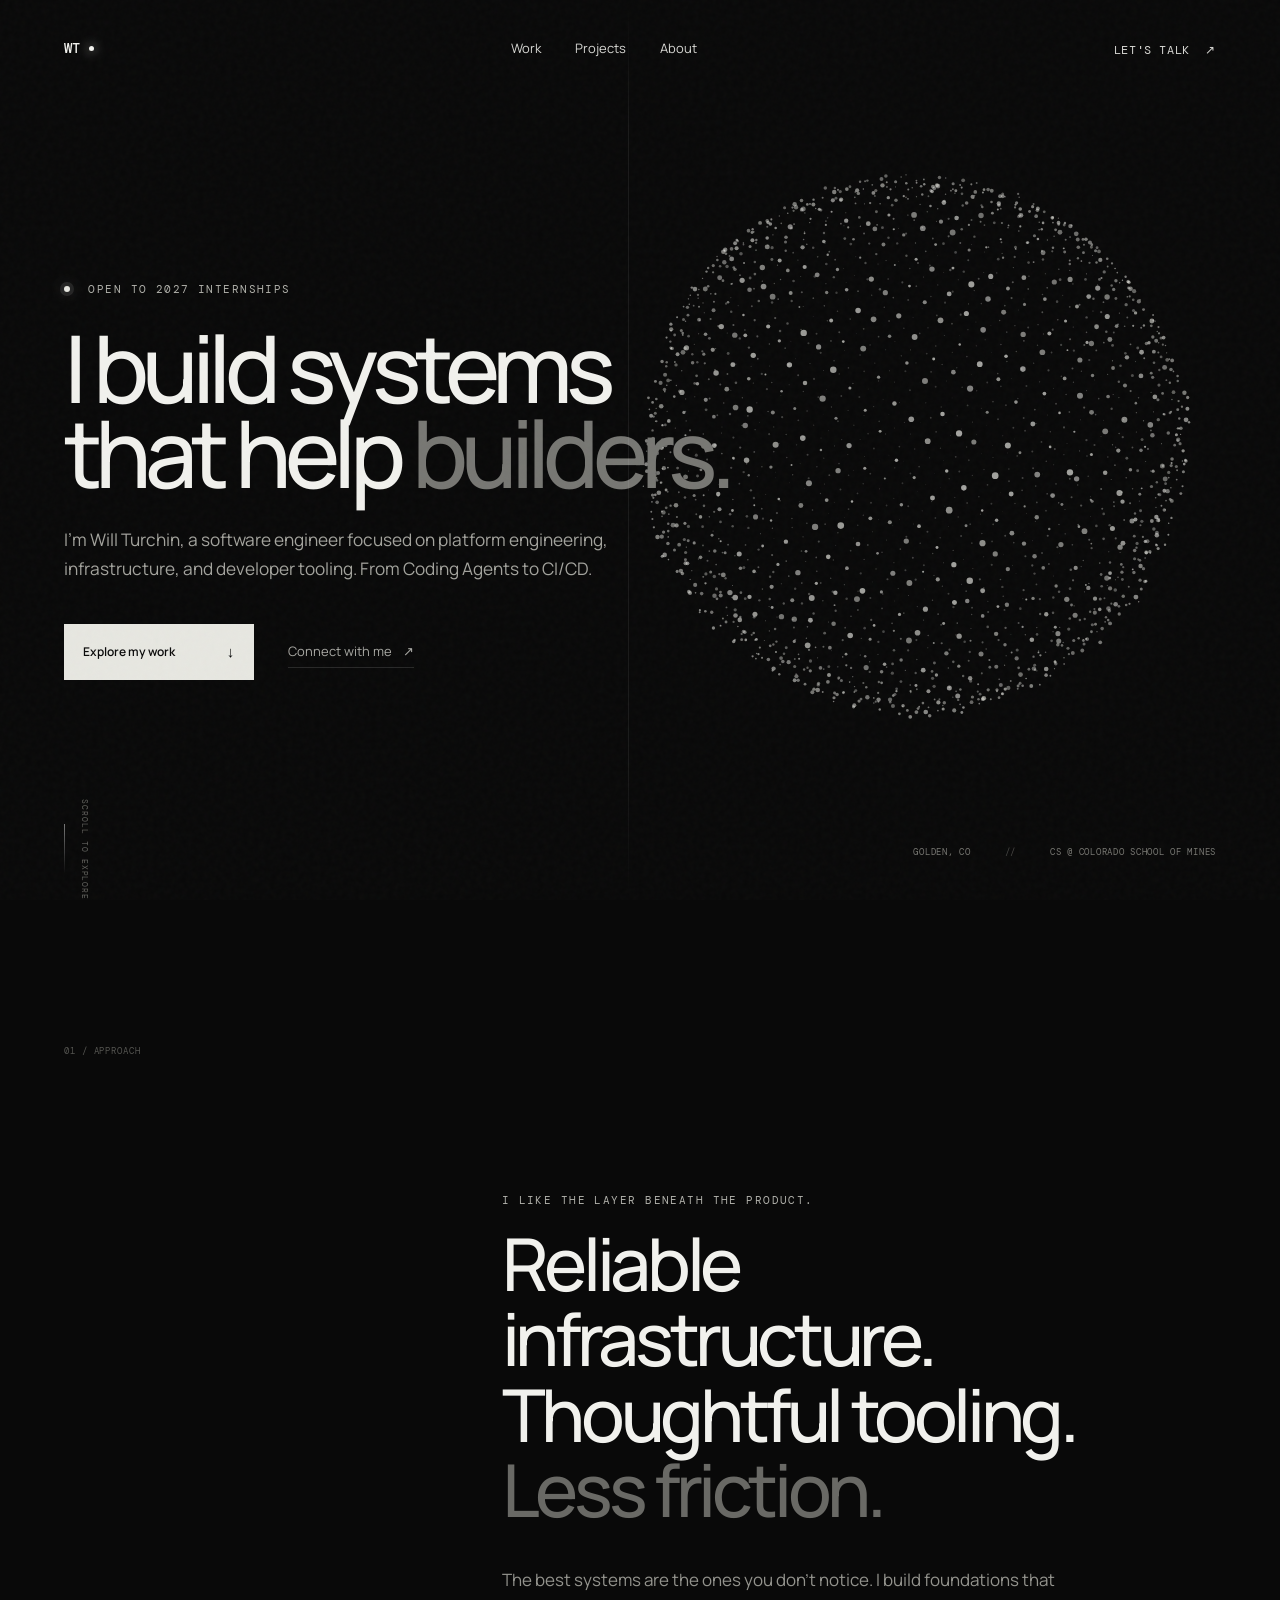
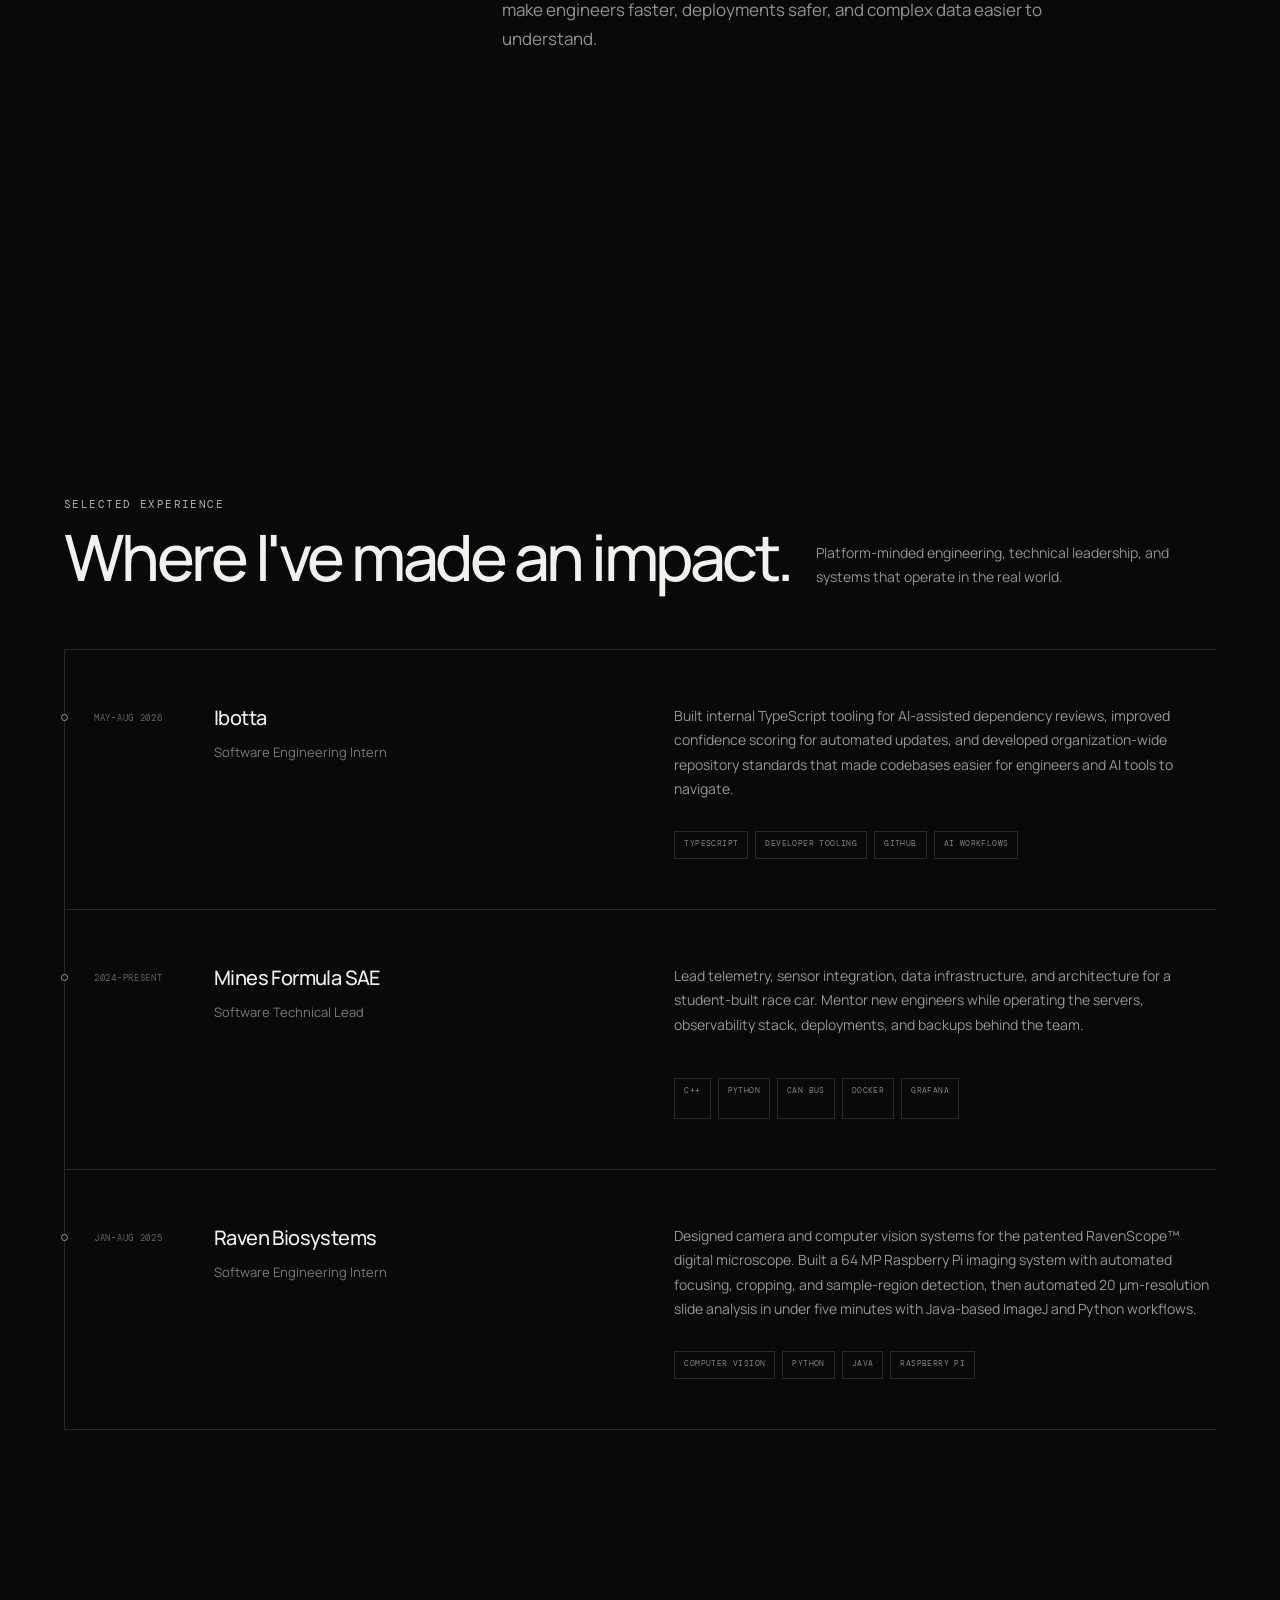
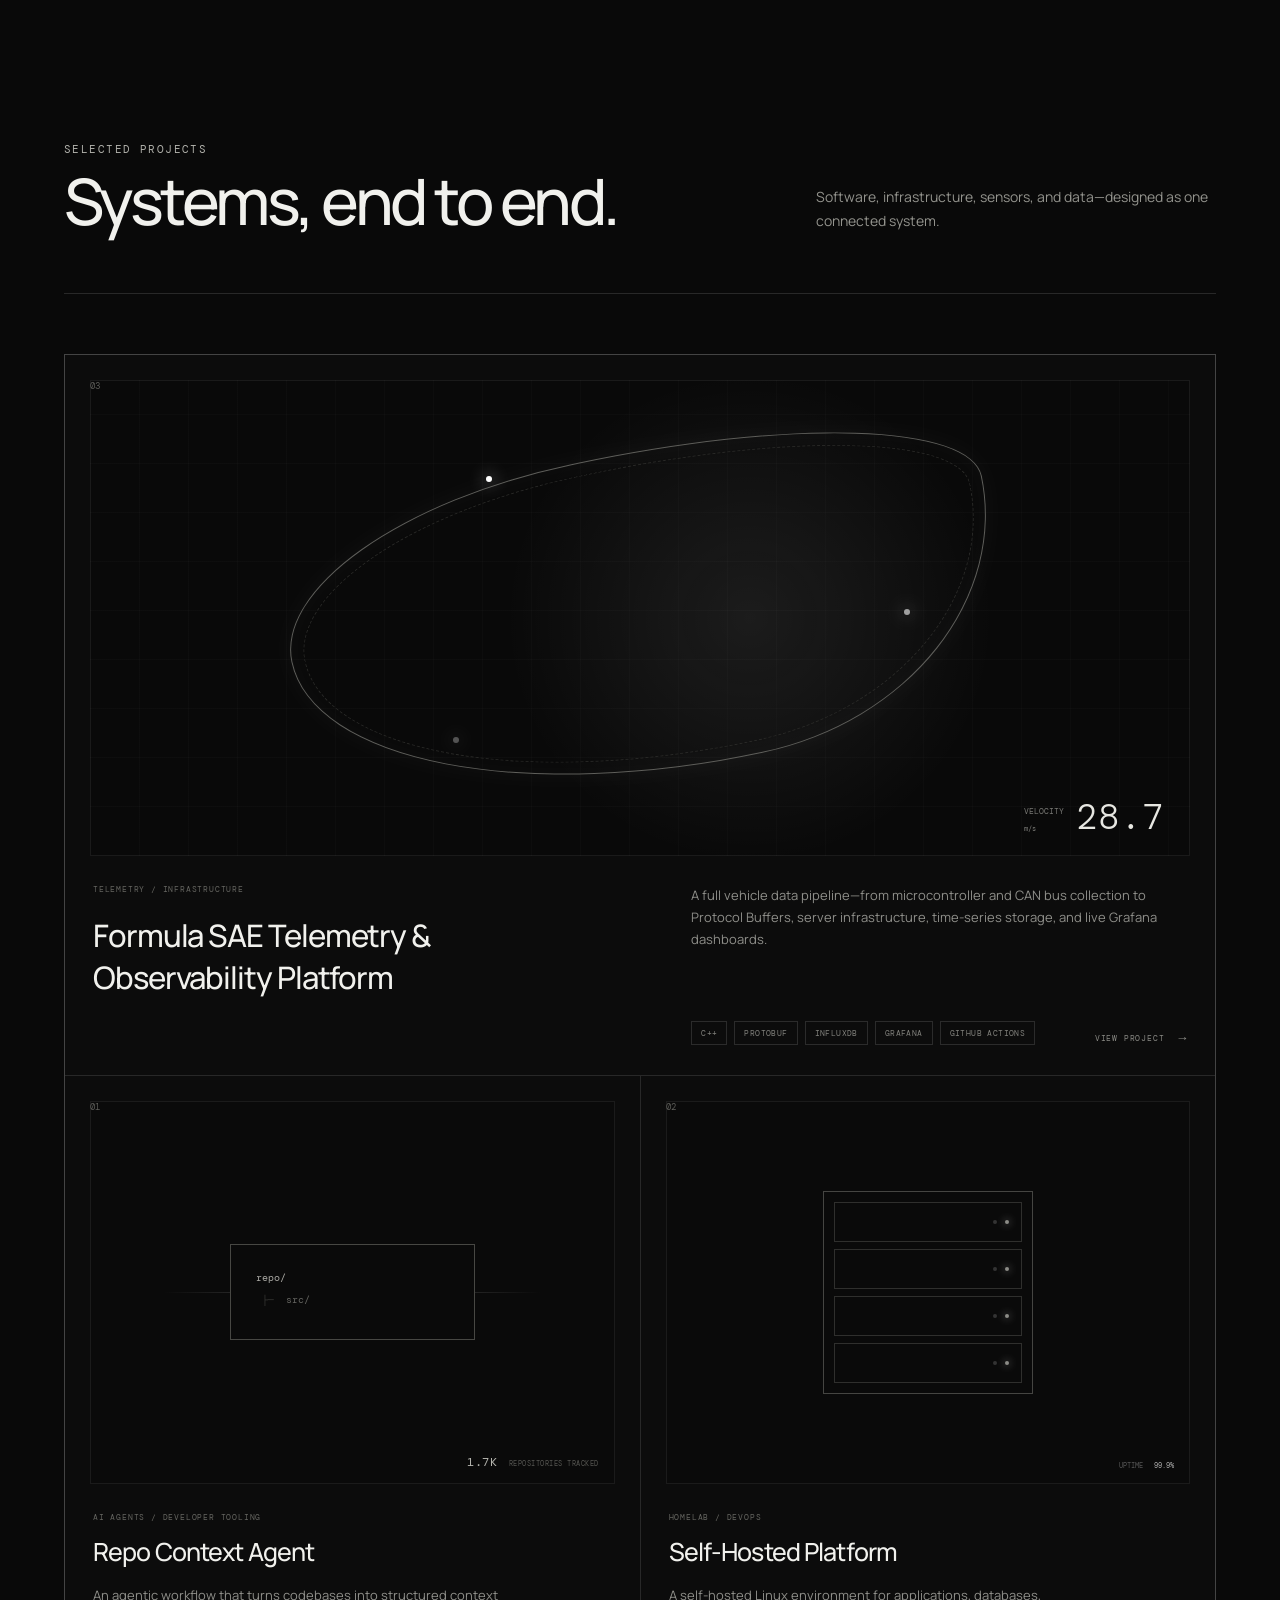
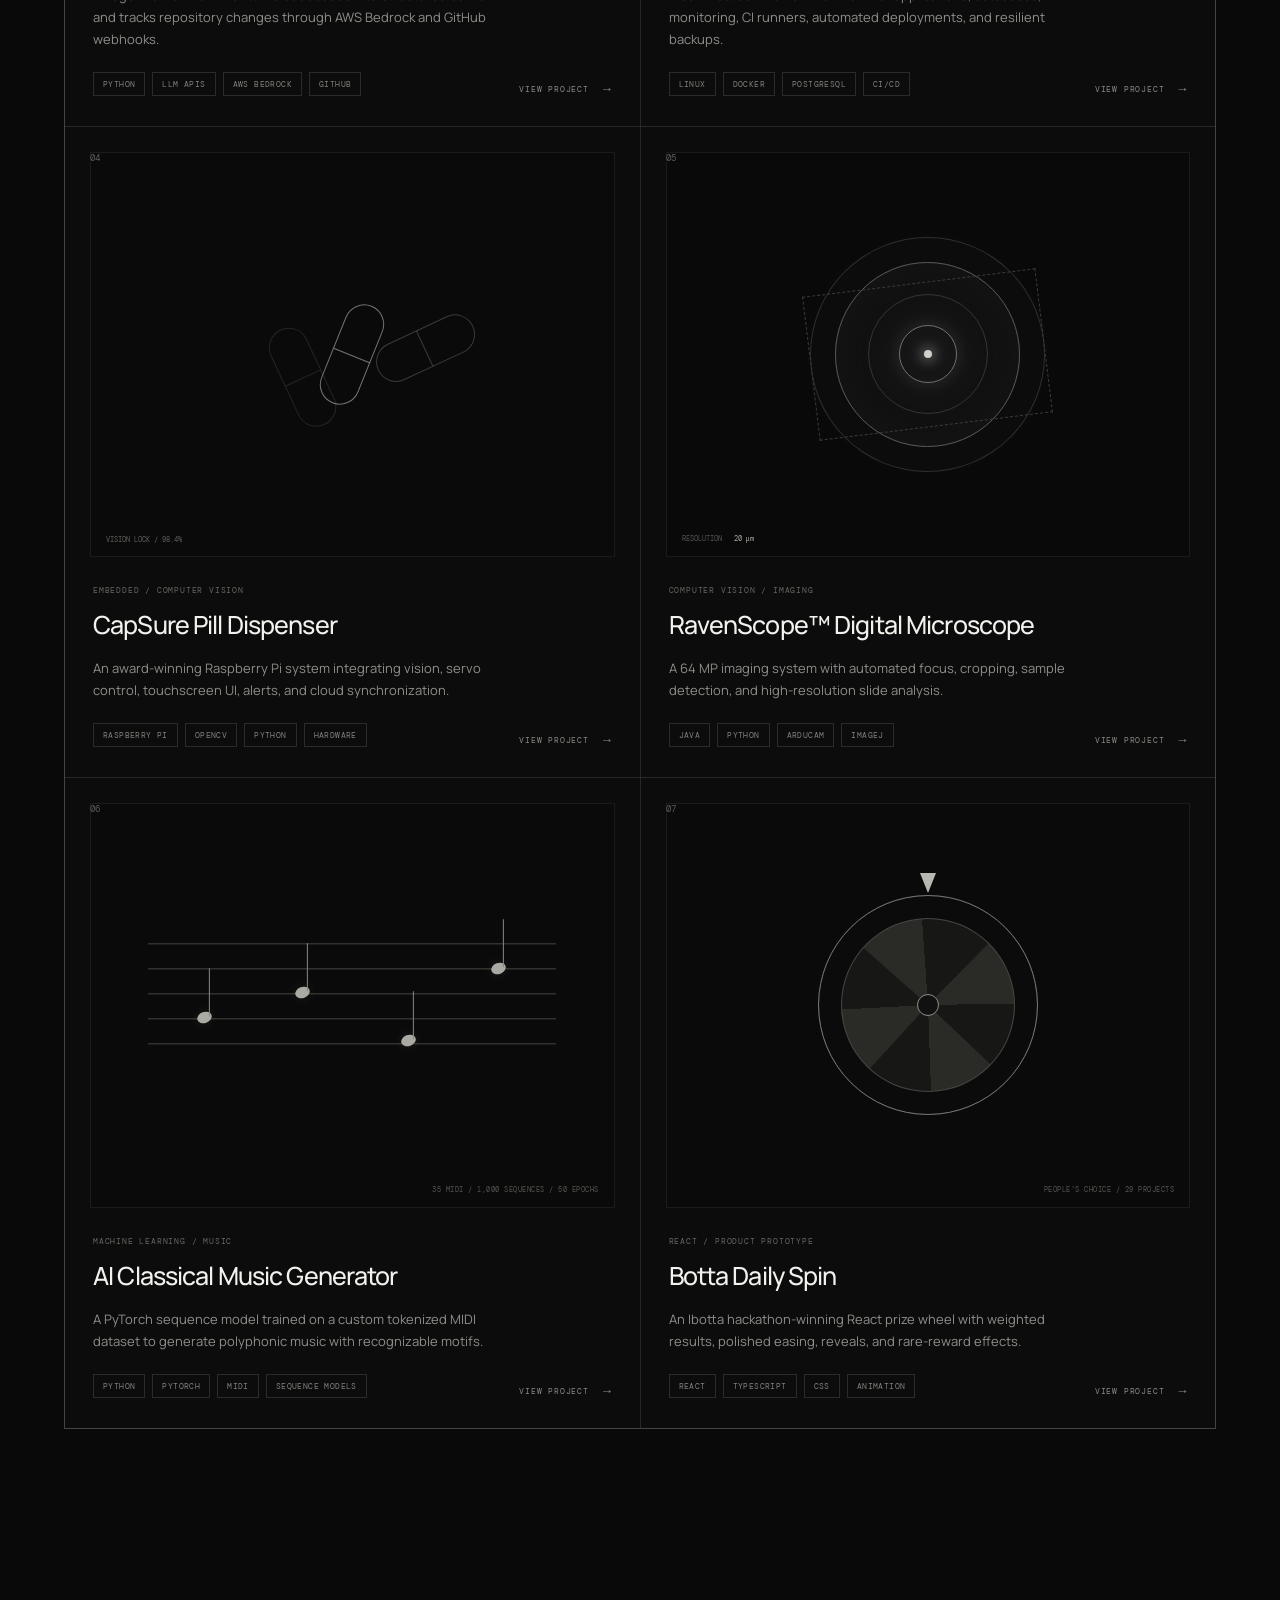
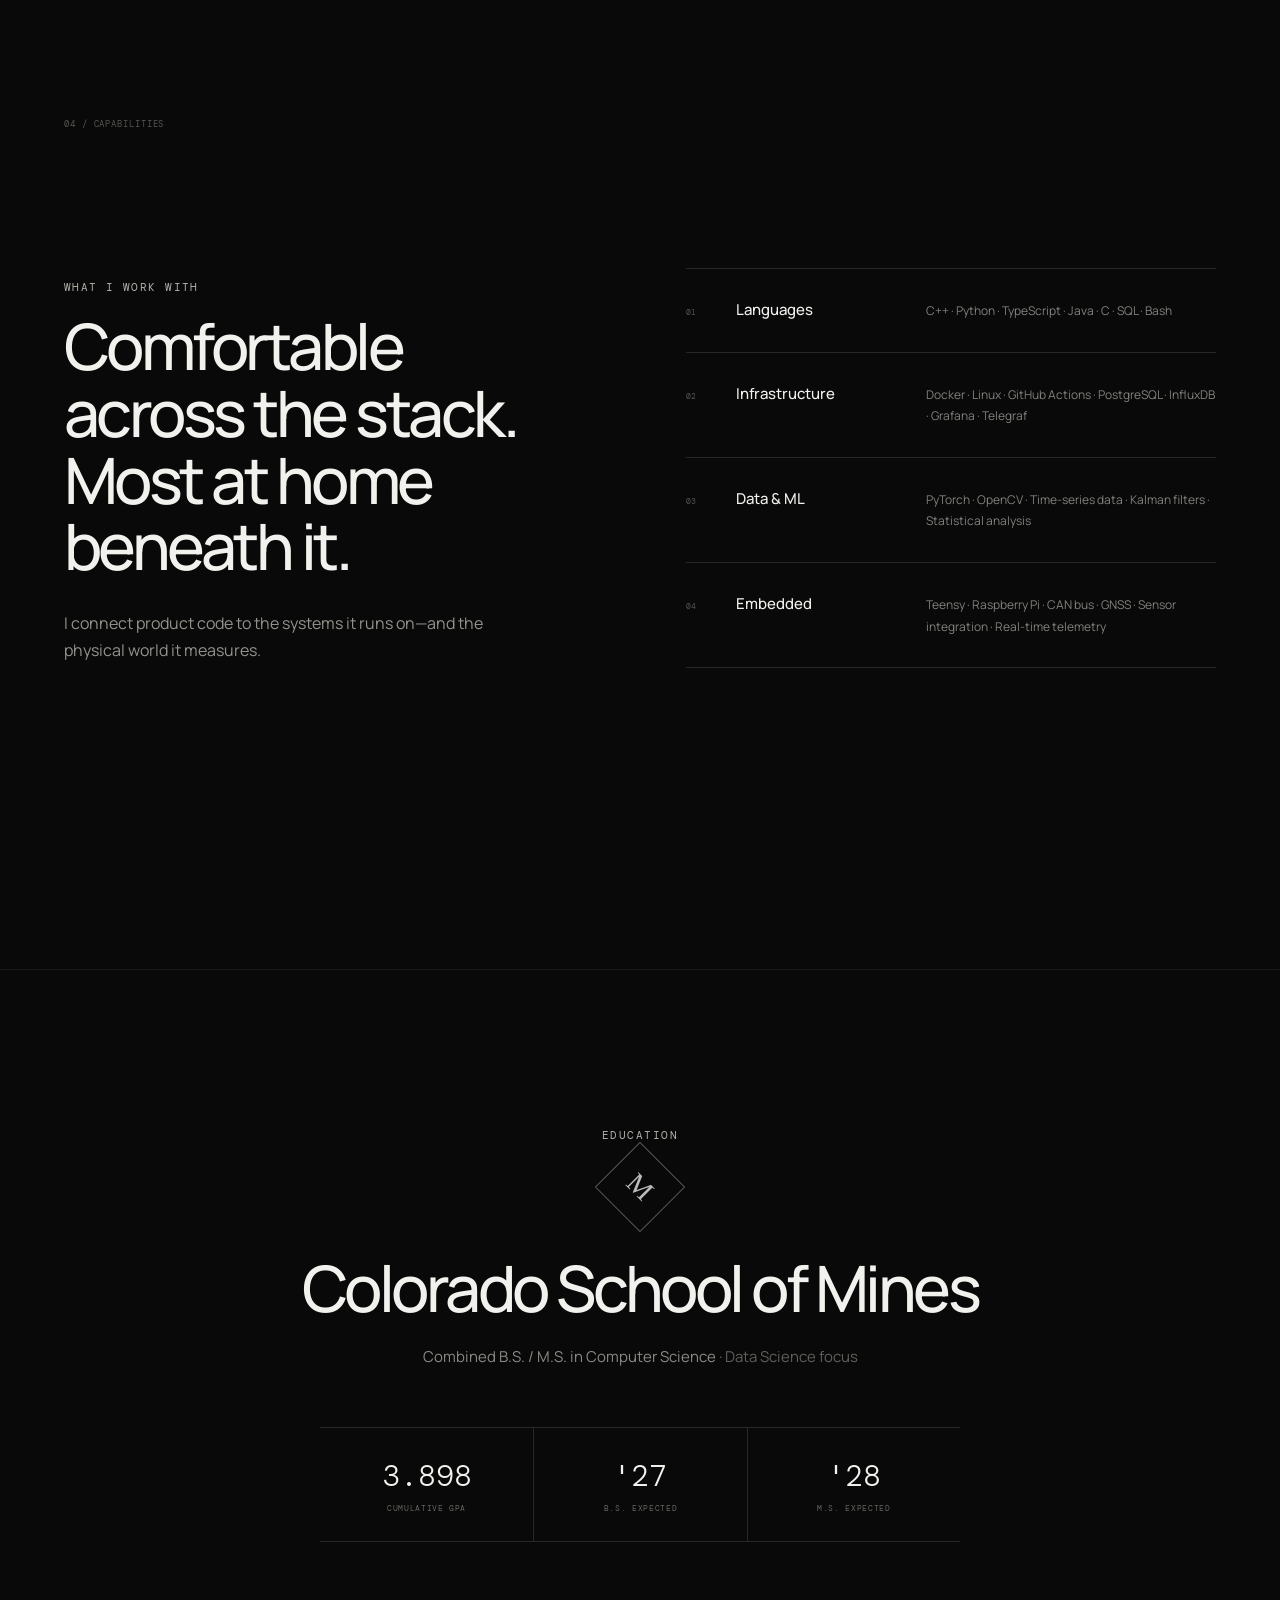
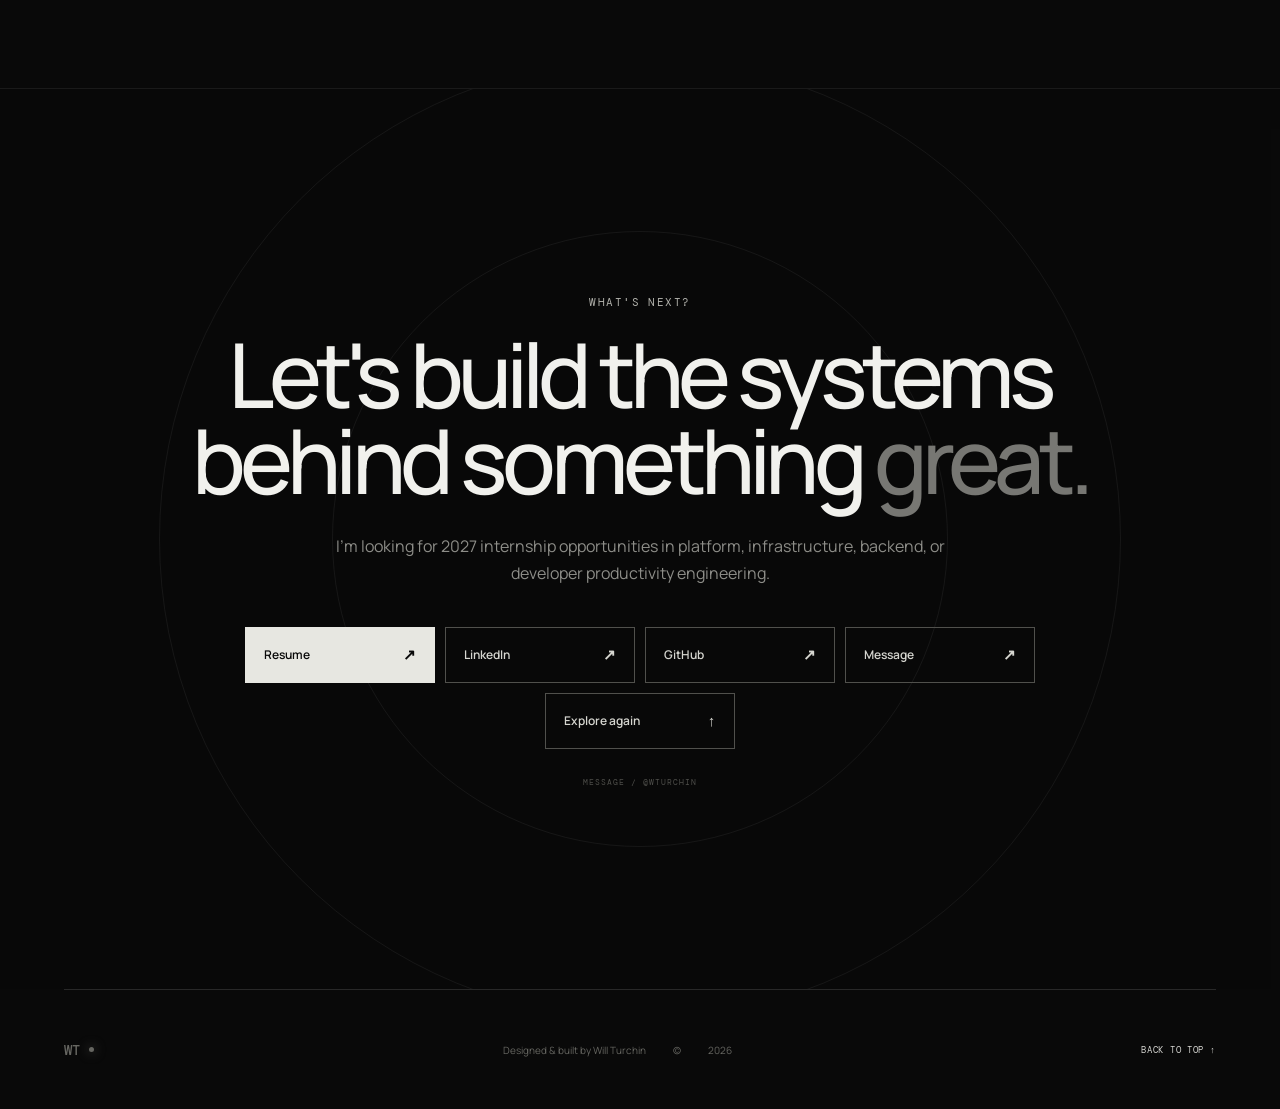
==== commit a8ebf951: "feat: optimized dot rendering for modbile" ====
--- a/index.html
+++ b/index.html
@@ -16,7 +16,7 @@
       rel="stylesheet"
     />
     <link rel="stylesheet" href="styles.css" />
-    <script src="script.js?v=20260726" defer></script>
+    <script src="script.js?v=20261014" defer></script>
   </head>
   <body>
     <canvas id="particle-field" aria-hidden="true"></canvas>
--- a/styles.css
+++ b/styles.css
@@ -18,7 +18,7 @@
 button, a { -webkit-tap-highlight-color: transparent; }
 ::selection { color: #090909; background: #e8e8e2; }
 
-#particle-field { position: fixed; inset: 0; width: 100%; height: 100%; z-index: 0; pointer-events: none; opacity: .96; }
+#particle-field { position: fixed; inset: 0; width: 100%; height: 100vh; height: 100lvh; z-index: 0; pointer-events: none; opacity: .96; }
 .noise { position: fixed; inset: 0; z-index: 20; pointer-events: none; opacity: .035; background-image: url("data:image/svg+xml,%3Csvg viewBox='0 0 180 180' xmlns='http://www.w3.org/2000/svg'%3E%3Cfilter id='n'%3E%3CfeTurbulence type='fractalNoise' baseFrequency='.9' numOctaves='3' stitchTiles='stitch'/%3E%3C/filter%3E%3Crect width='100%25' height='100%25' filter='url(%23n)' opacity='.8'/%3E%3C/svg%3E"); }
 
 .site-header { width: var(--page); height: 96px; margin: auto; display: flex; align-items: center; justify-content: space-between; position: fixed; z-index: 30; top: 0; left: 50%; transform: translateX(-50%); }
@@ -115,6 +115,7 @@
 
 .reveal { opacity: 0; transform: translateY(28px); transition: opacity .8s cubic-bezier(.22,.61,.36,1), transform .8s cubic-bezier(.22,.61,.36,1); }
 .reveal.visible { opacity: 1; transform: none; }
+.project-card.reveal { opacity: 1; transform: none; }
 .section-index { position: absolute; left: 0; top: 14%; color: #555551; font-size: 9px; letter-spacing: .1em; }
 .statement { min-height: 115vh; display: flex; align-items: center; justify-content: flex-end; }
 .statement-copy { width: 62%; padding-right: 4%; }
